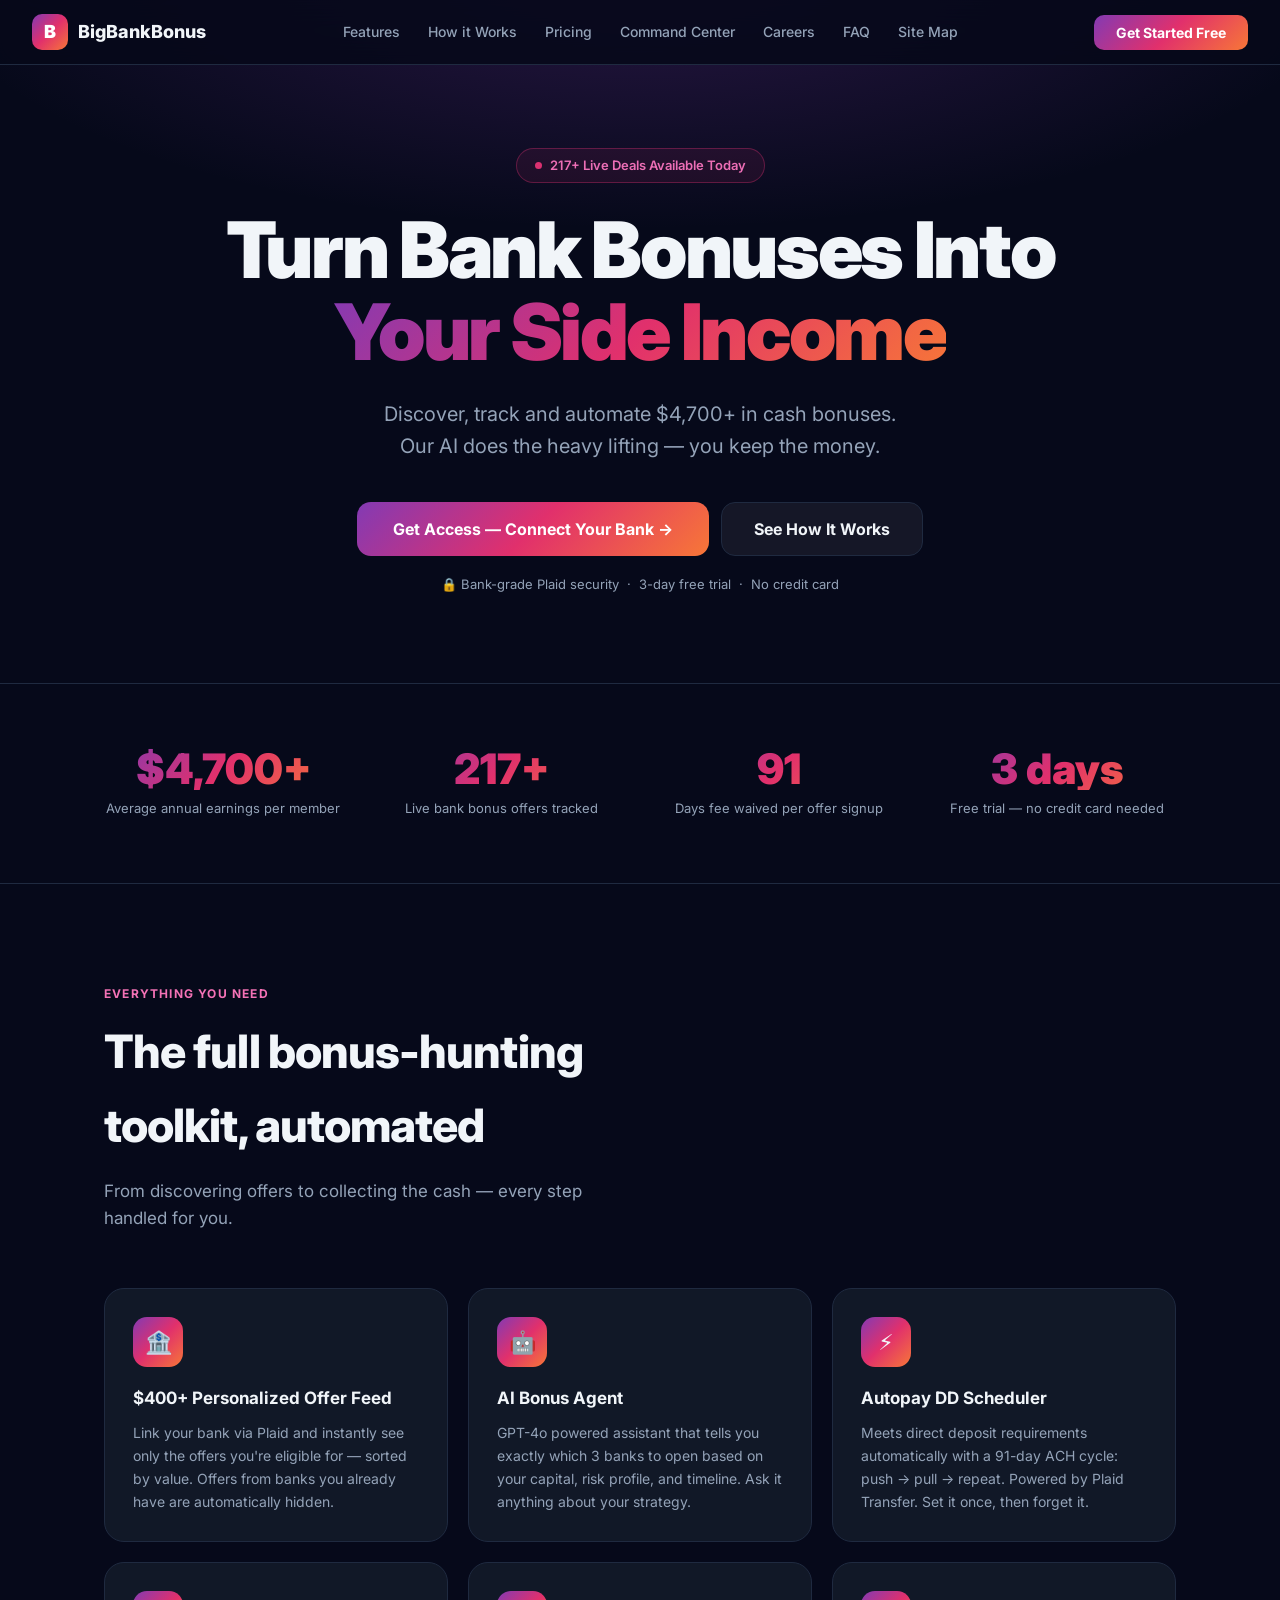
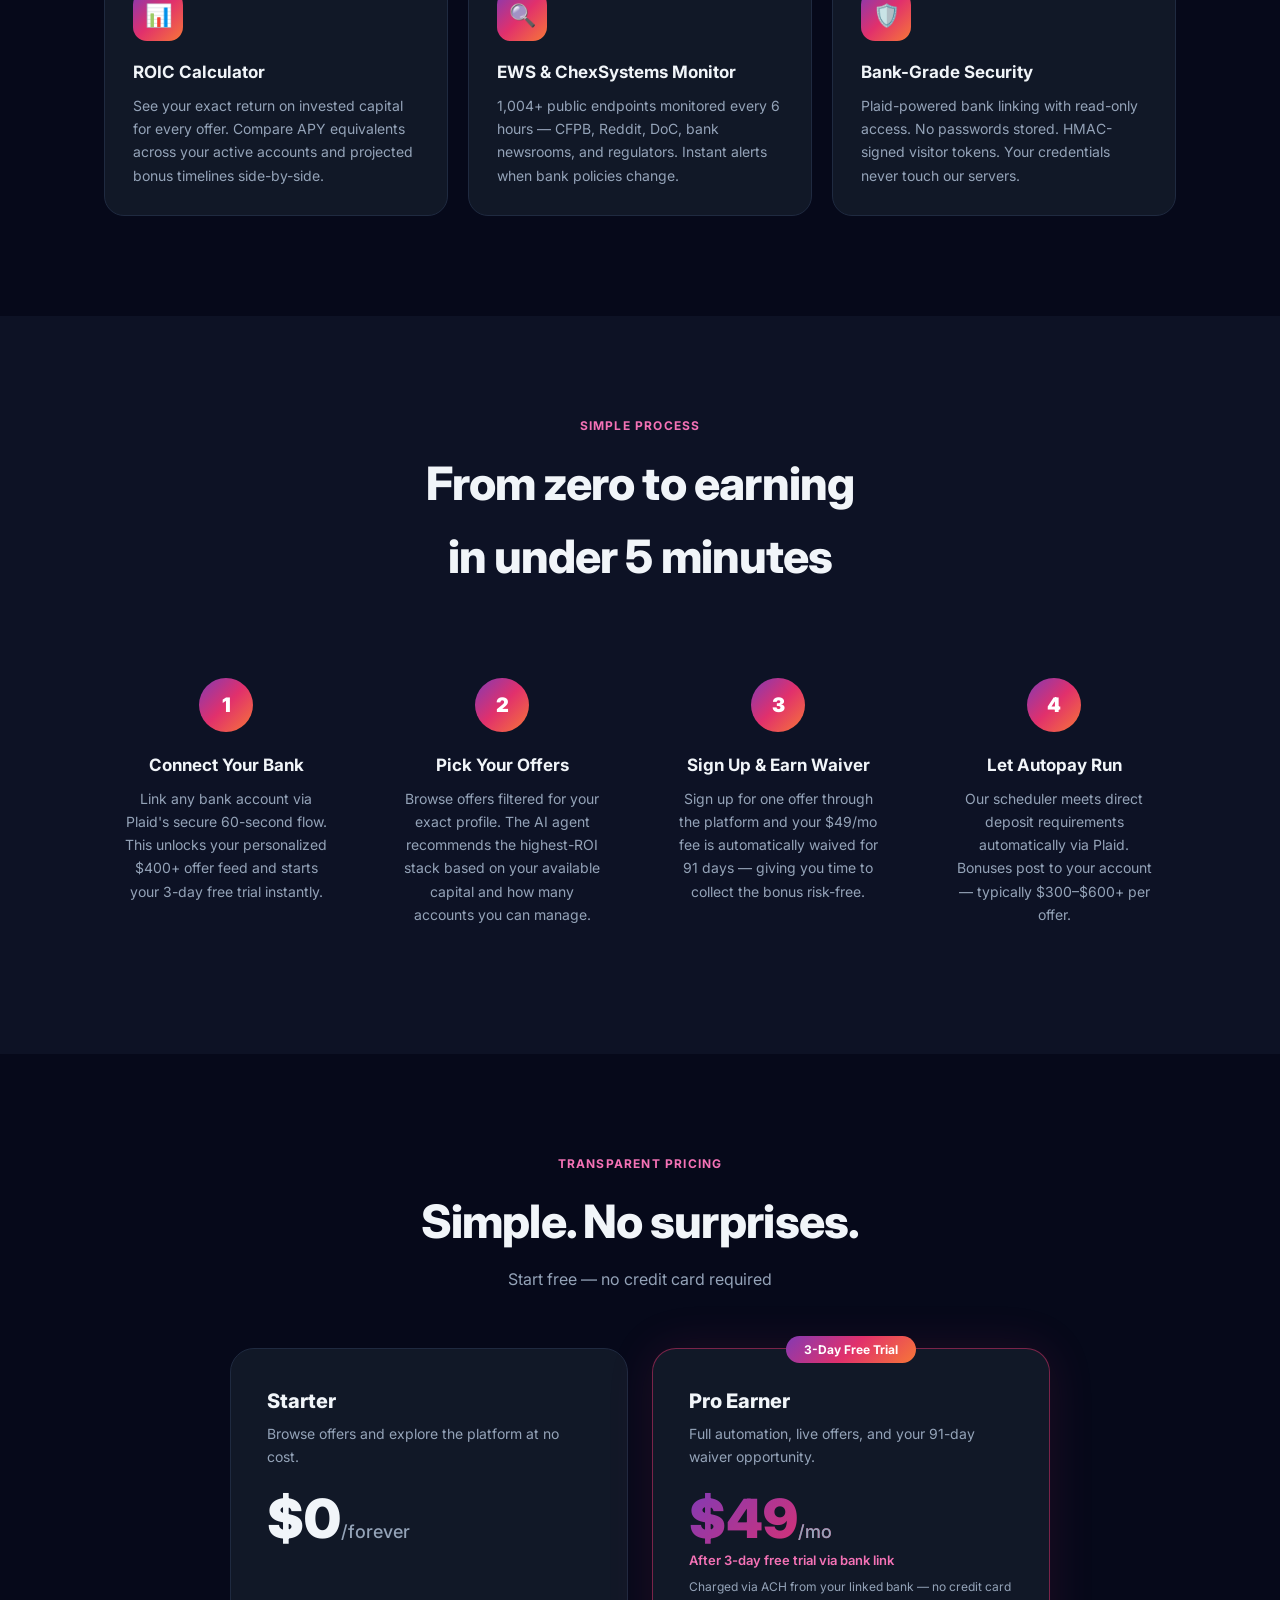
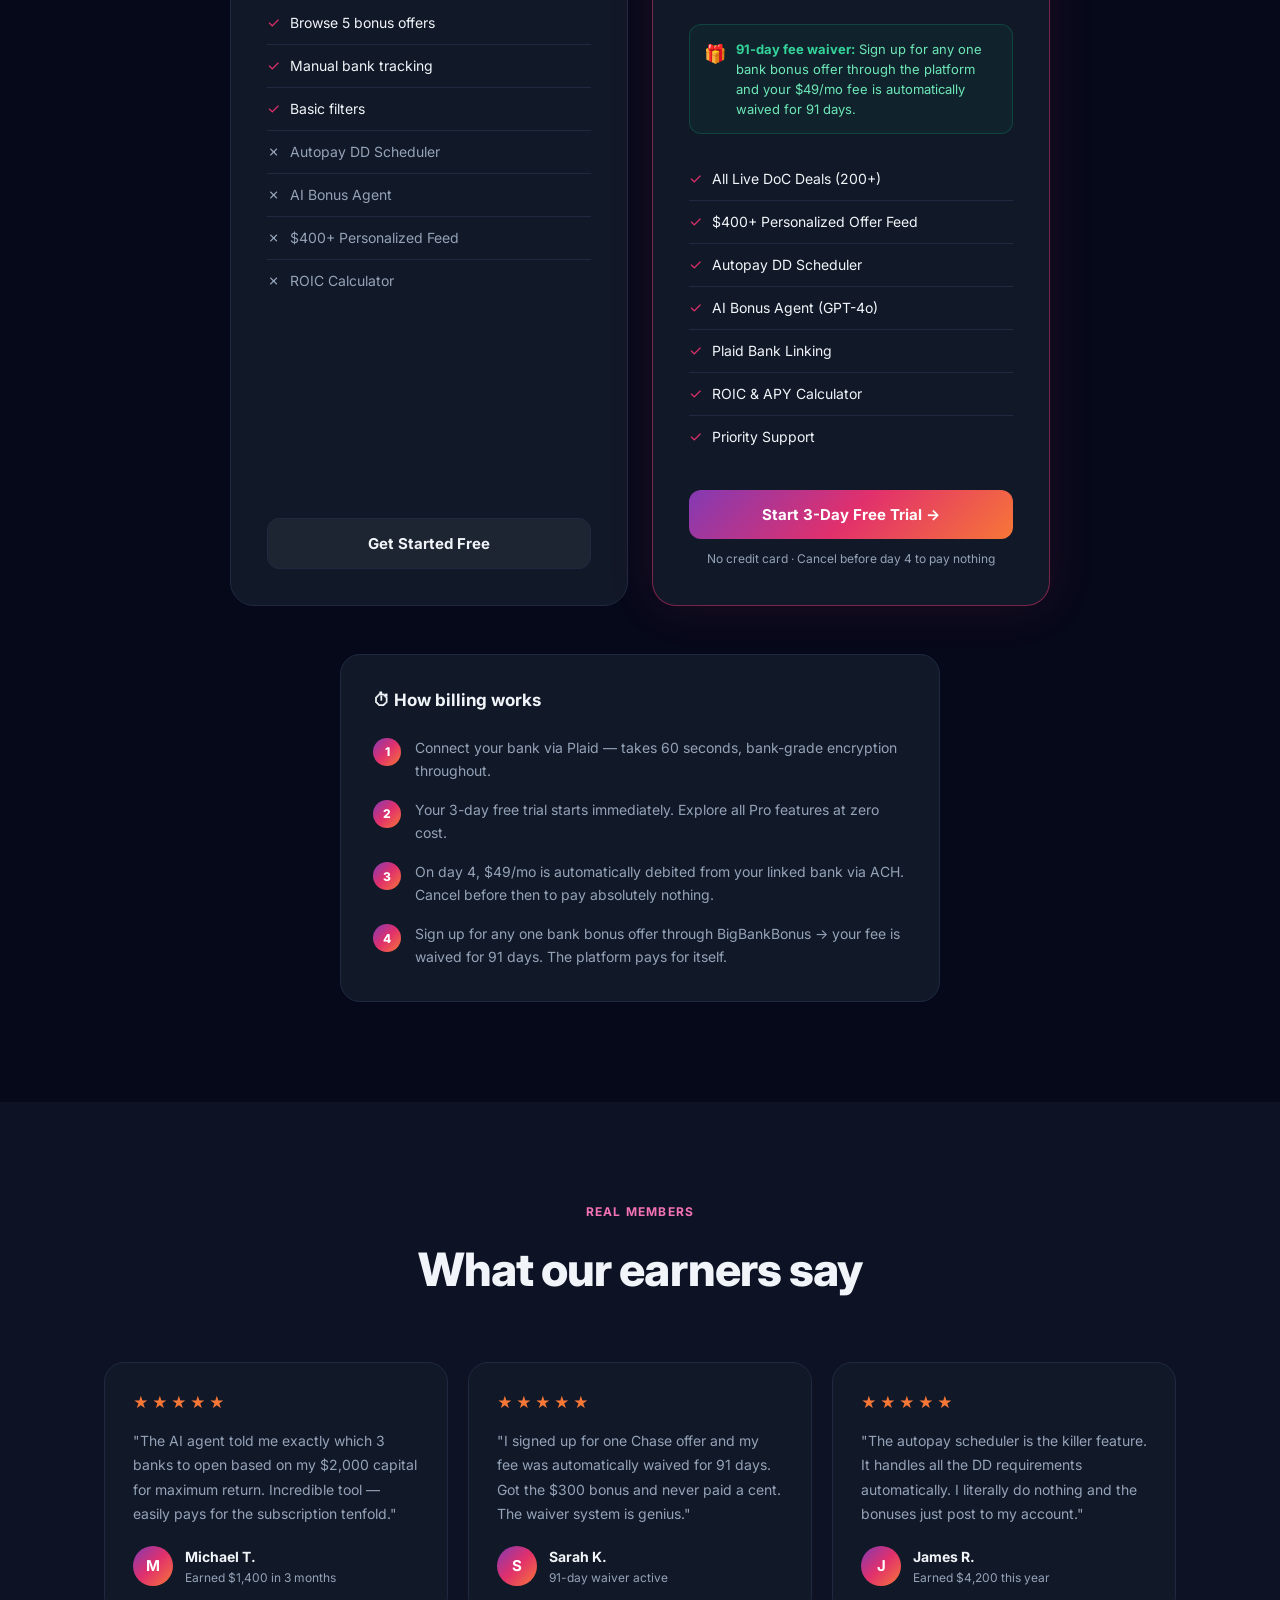
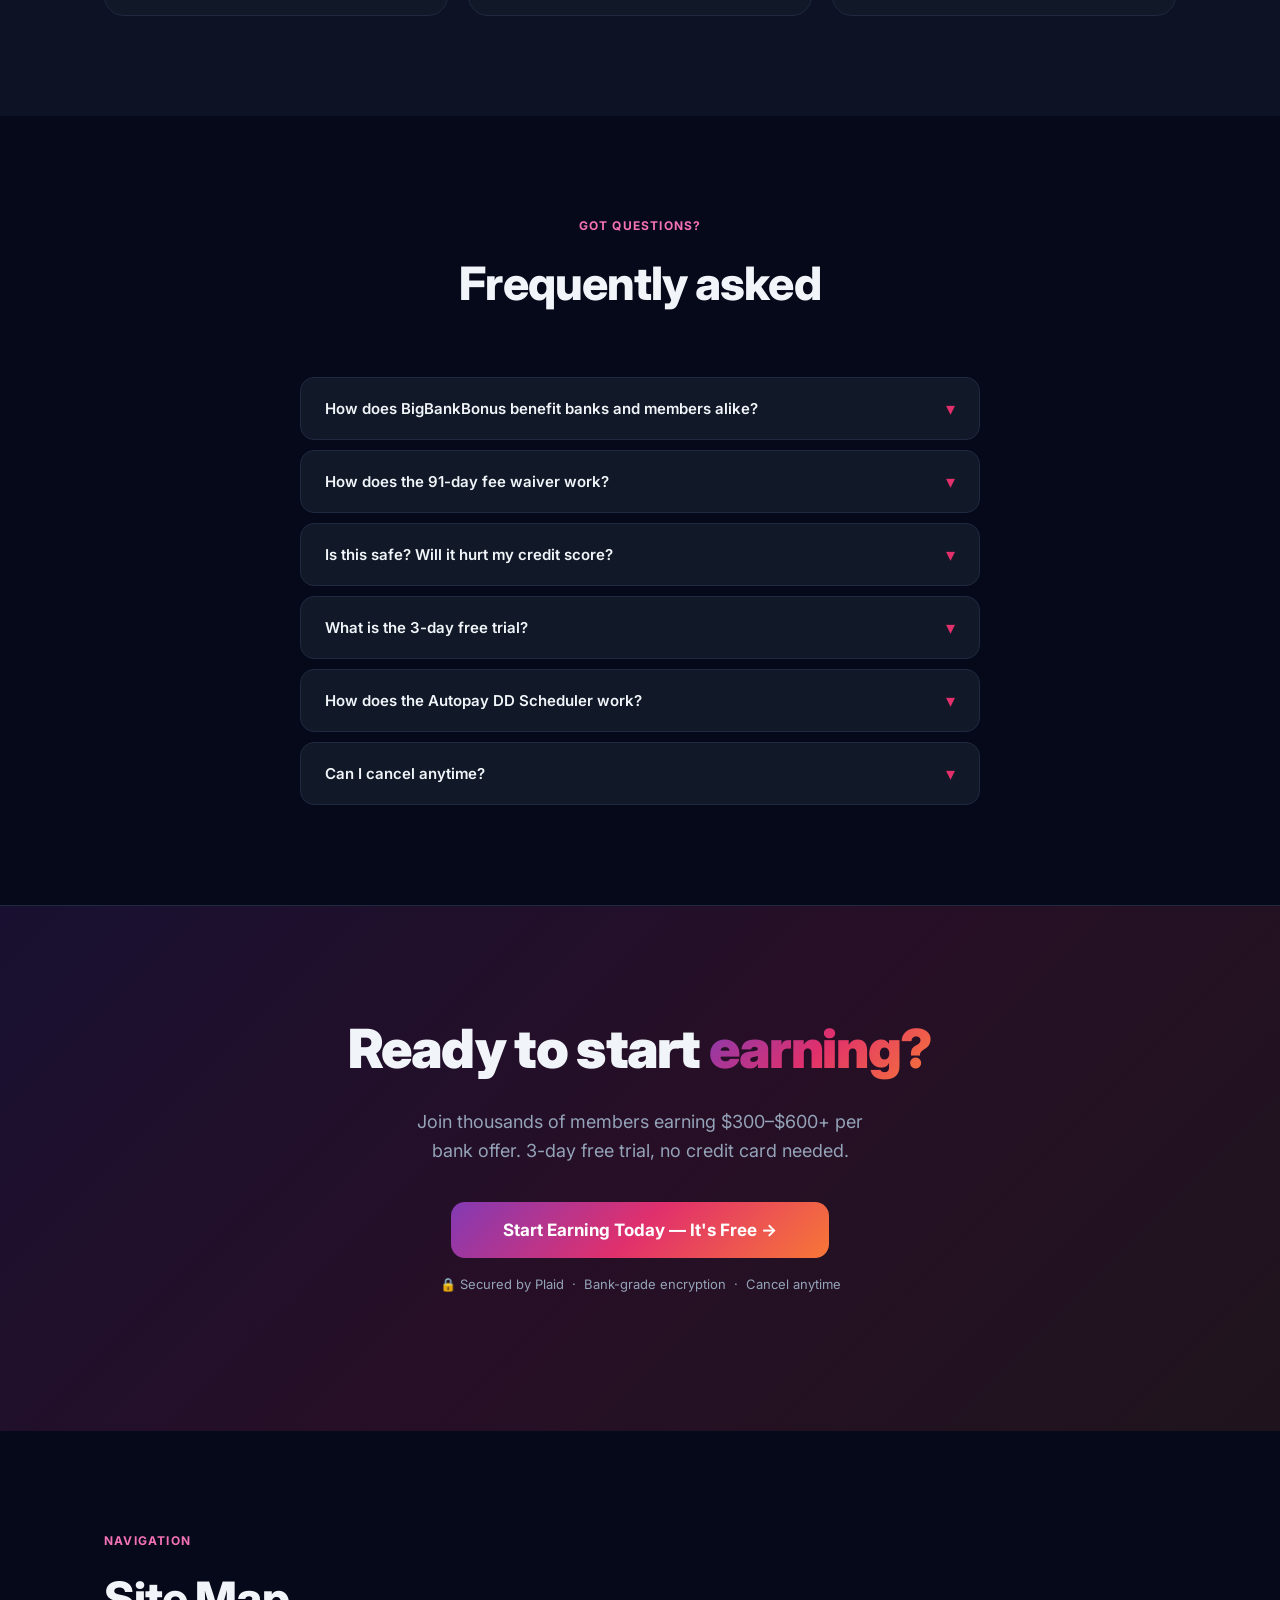
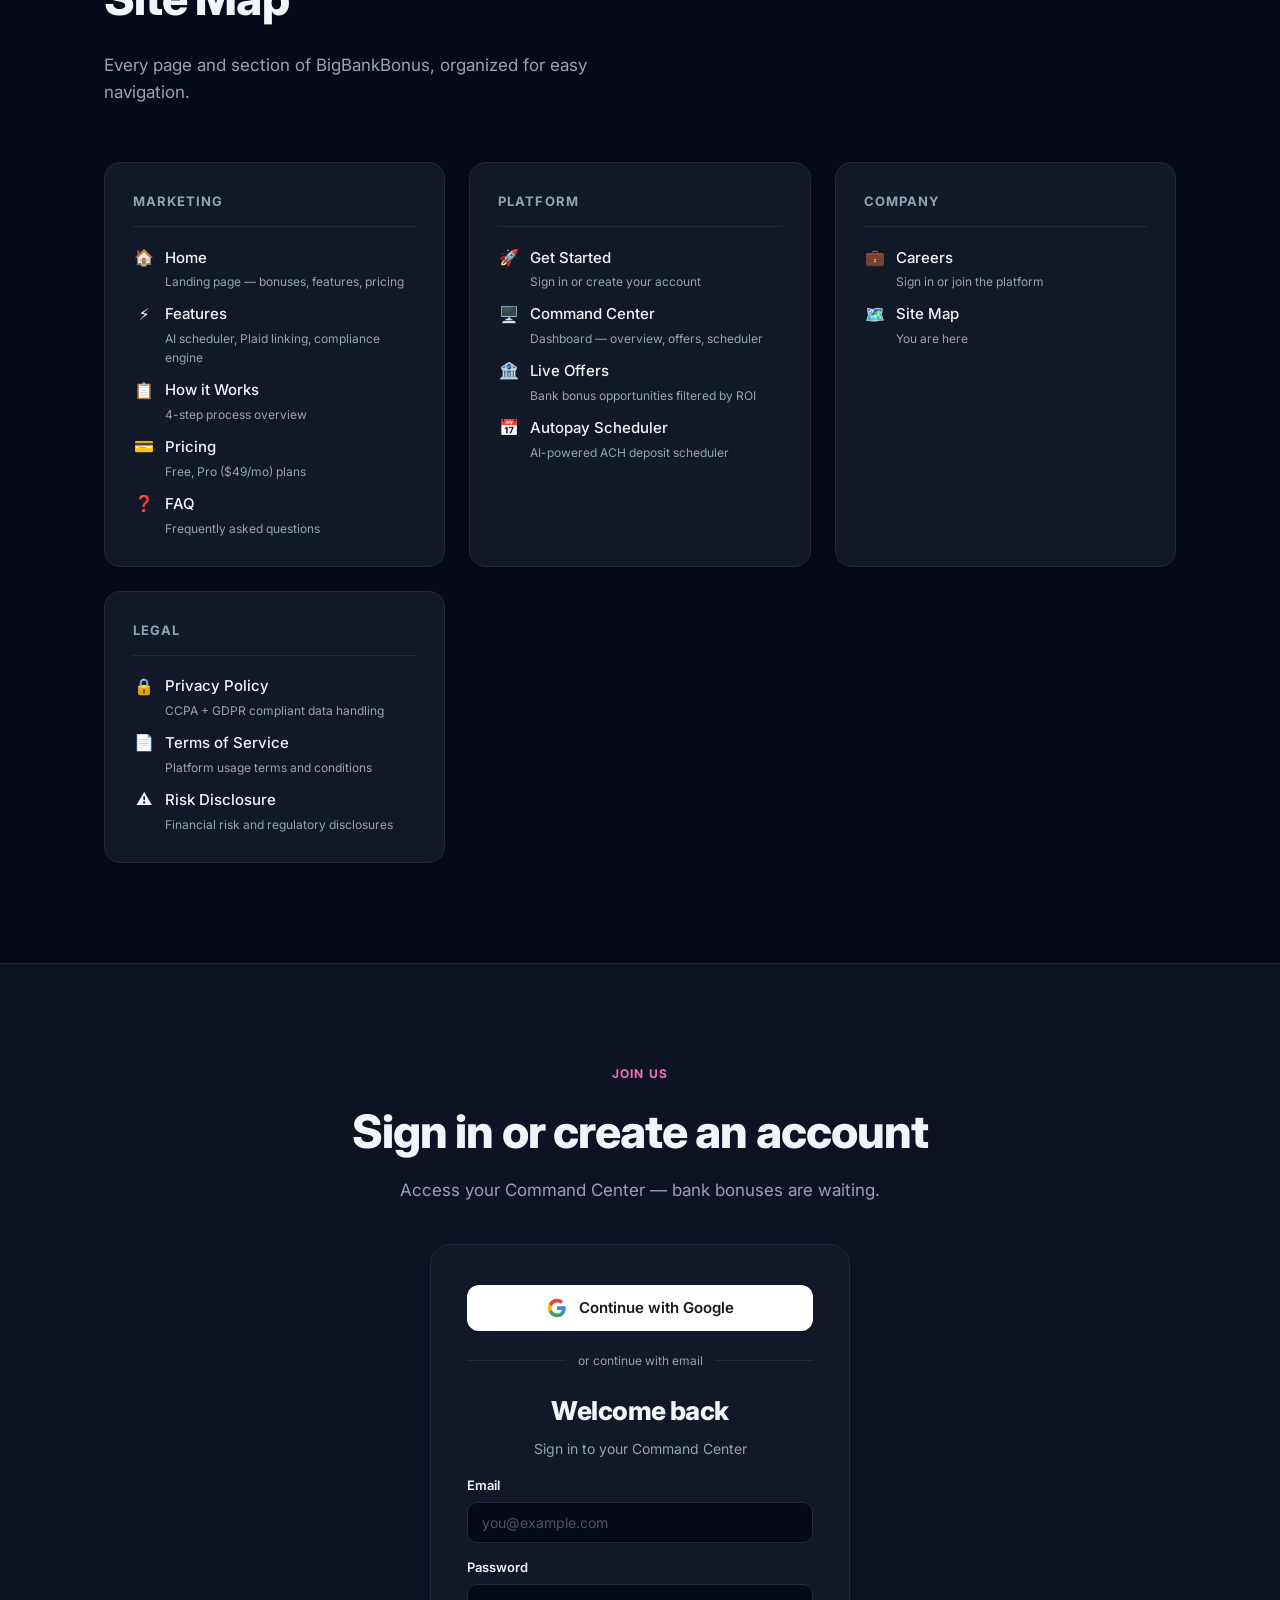
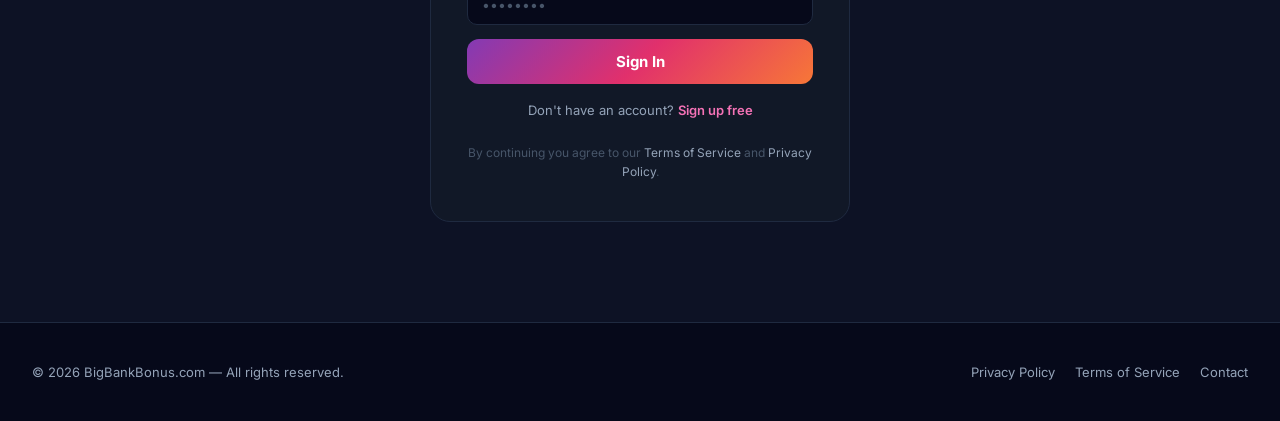
==== index.html @ a753f54d "feat: redesign auth form — First/M.I./Last name row, password eyeballs, confirm password Co-Authored" ====
<!DOCTYPE html>
<html lang="en">
<head>
  <meta charset="UTF-8" />
  <meta name="viewport" content="width=device-width, initial-scale=1.0" />
  <title>BigBankBonus — Turn Bank Bonuses Into Side Income</title>
  <meta name="description" content="Discover, track and automate $4,700+ in cash bonuses. Our AI does the heavy lifting — you keep the money." />
  <link rel="preconnect" href="https://fonts.googleapis.com" />
  <link rel="preconnect" href="https://fonts.gstatic.com" crossorigin />
  <link href="https://fonts.googleapis.com/css2?family=Inter:wght@400;500;600;700;800;900&display=swap" rel="stylesheet" />
  <script src="https://cdn.plaid.com/link/v2/stable/link-initialize.js"></script>
  <style>
    *, *::before, *::after { box-sizing: border-box; margin: 0; padding: 0; }

    :root {
      --purple: #833AB4;
      --pink:   #E1306C;
      --orange: #F77737;
      --grad: linear-gradient(135deg, #833AB4, #E1306C, #F77737);
      --dark:  #06091a;
      --dark2: #0d1225;
      --card:  #111827;
      --border:#1f2a40;
      --text:  #f1f5f9;
      --muted: #94a3b8;
    }

    html { scroll-behavior: smooth; }

    body {
      font-family: 'Inter', system-ui, sans-serif;
      background: var(--dark);
      color: var(--text);
      line-height: 1.6;
      overflow-x: hidden;
    }

    /* ── Utilities ── */
    .grad-text {
      background: var(--grad);
      -webkit-background-clip: text;
      -webkit-text-fill-color: transparent;
      background-clip: text;
    }
    .grad-btn {
      background: var(--grad);
      color: #fff;
      border: none;
      cursor: pointer;
      font-weight: 700;
      font-family: inherit;
      transition: opacity .2s, transform .2s;
    }
    .grad-btn:hover { opacity: .88; transform: translateY(-2px); }
    .container { max-width: 1120px; margin: 0 auto; padding: 0 24px; }

    .badge {
      display: inline-flex; align-items: center; gap: 8px;
      padding: 6px 18px; border-radius: 999px; font-size: 13px; font-weight: 600;
      border: 1px solid rgba(225,48,108,.35); background: rgba(225,48,108,.09);
      color: #f472b6;
    }
    .badge .dot {
      width: 7px; height: 7px; border-radius: 50%;
      background: #E1306C;
      animation: pulse 2s infinite;
    }
    @keyframes pulse { 0%,100%{opacity:1;transform:scale(1)} 50%{opacity:.4;transform:scale(1.5)} }

    /* ── Nav ── */
    nav {
      position: fixed; top: 0; left: 0; right: 0; z-index: 100;
      padding: 14px 32px;
      background: rgba(6,9,26,.88);
      backdrop-filter: blur(14px);
      border-bottom: 1px solid var(--border);
      display: flex; align-items: center; justify-content: space-between;
    }
    .nav-logo { display: flex; align-items: center; gap: 10px; text-decoration: none; }
    .nav-logo .logo-mark {
      width: 36px; height: 36px; border-radius: 10px;
      background: var(--grad);
      display: flex; align-items: center; justify-content: center;
      font-weight: 900; font-size: 18px; color: #fff;
    }
    .nav-logo span { font-weight: 800; font-size: 18px; color: var(--text); }
    .nav-links { display: flex; align-items: center; gap: 28px; list-style: none; }
    .nav-links a { color: var(--muted); text-decoration: none; font-size: 14px; font-weight: 500; transition: color .2s; }
    .nav-links a:hover { color: var(--text); }
    .nav-cta { padding: 9px 22px; border-radius: 10px; font-size: 14px; }
    @media(max-width:680px) { .nav-links { display: none; } }

    /* ── Hero ── */
    #hero {
      padding: 148px 24px 88px;
      text-align: center;
      position: relative;
      overflow: hidden;
    }
    #hero::before {
      content: '';
      position: absolute; inset: 0;
      background: radial-gradient(ellipse 80% 55% at 50% -5%, rgba(131,58,180,.28) 0%, transparent 70%);
      pointer-events: none;
    }
    .hero-eyebrow { margin-bottom: 26px; }
    .hero-title {
      font-size: clamp(38px, 7vw, 78px);
      font-weight: 900;
      line-height: 1.06;
      letter-spacing: -.03em;
      margin-bottom: 24px;
    }
    .hero-sub {
      font-size: clamp(16px, 2vw, 20px);
      color: var(--muted);
      max-width: 540px;
      margin: 0 auto 40px;
    }
    .hero-btns { display: flex; gap: 12px; justify-content: center; flex-wrap: wrap; }
    .hero-btns .primary { padding: 16px 36px; border-radius: 14px; font-size: 16px; }
    .hero-btns .secondary {
      padding: 16px 32px; border-radius: 14px; font-size: 16px; font-weight: 700;
      background: rgba(255,255,255,.06); color: var(--text);
      border: 1px solid var(--border); cursor: pointer;
      transition: background .2s; font-family: inherit;
    }
    .hero-btns .secondary:hover { background: rgba(255,255,255,.11); }
    .hero-note { margin-top: 18px; font-size: 13px; color: var(--muted); }

    /* ── Stats ── */
    #stats {
      padding: 64px 0;
      border-top: 1px solid var(--border);
      border-bottom: 1px solid var(--border);
    }
    .stats-grid {
      display: grid;
      grid-template-columns: repeat(auto-fit, minmax(160px, 1fr));
      gap: 40px; text-align: center;
    }
    .stat-num { font-size: 42px; font-weight: 900; line-height: 1; margin-bottom: 8px; }
    .stat-label { font-size: 13px; color: var(--muted); }

    /* ── Section helpers ── */
    .section-label {
      font-size: 12px; font-weight: 700; letter-spacing: .1em; text-transform: uppercase;
      color: #f472b6; margin-bottom: 12px;
    }
    .section-title {
      font-size: clamp(28px, 4vw, 46px); font-weight: 800;
      letter-spacing: -.02em; margin-bottom: 16px;
    }
    .section-sub { color: var(--muted); font-size: 17px; max-width: 520px; margin-bottom: 56px; }

    /* ── Features ── */
    #features { padding: 100px 0; }
    .features-grid { display: grid; grid-template-columns: repeat(auto-fit, minmax(280px, 1fr)); gap: 20px; }
    .feature-card {
      background: var(--card); border: 1px solid var(--border); border-radius: 20px;
      padding: 28px; transition: border-color .25s, transform .25s;
    }
    .feature-card:hover { border-color: rgba(225,48,108,.45); transform: translateY(-3px); }
    .feature-icon {
      width: 50px; height: 50px; border-radius: 14px;
      background: var(--grad);
      display: flex; align-items: center; justify-content: center;
      font-size: 22px; margin-bottom: 18px;
    }
    .feature-title { font-size: 17px; font-weight: 700; margin-bottom: 8px; }
    .feature-desc { font-size: 14px; color: var(--muted); line-height: 1.65; }

    /* ── How it works ── */
    #how { padding: 100px 0; background: var(--dark2); }
    .steps { display: grid; grid-template-columns: repeat(auto-fit, minmax(220px, 1fr)); gap: 32px; margin-top: 56px; }
    .step { text-align: center; padding: 28px 20px; }
    .step-num {
      width: 54px; height: 54px; border-radius: 50%;
      background: var(--grad);
      display: flex; align-items: center; justify-content: center;
      font-size: 20px; font-weight: 900; color: #fff;
      margin: 0 auto 20px;
    }
    .step-title { font-size: 17px; font-weight: 700; margin-bottom: 8px; }
    .step-desc { font-size: 14px; color: var(--muted); line-height: 1.65; }

    /* ── Pricing ── */
    #pricing { padding: 100px 0; }
    .pricing-grid {
      display: grid; grid-template-columns: repeat(auto-fit, minmax(300px, 1fr));
      gap: 24px; max-width: 820px; margin: 56px auto 0;
    }
    .plan-card {
      background: var(--card); border: 1px solid var(--border);
      border-radius: 24px; padding: 36px; display: flex; flex-direction: column;
    }
    .plan-card.featured {
      border-color: rgba(225,48,108,.5);
      box-shadow: 0 0 48px rgba(225,48,108,.12);
      position: relative;
    }
    .plan-badge {
      position: absolute; top: -13px; left: 50%; transform: translateX(-50%);
      background: var(--grad); color: #fff; font-size: 12px; font-weight: 700;
      padding: 4px 18px; border-radius: 999px; white-space: nowrap;
    }
    .plan-name { font-size: 20px; font-weight: 800; margin-bottom: 6px; }
    .plan-desc { font-size: 14px; color: var(--muted); margin-bottom: 24px; }
    .plan-price { font-size: 54px; font-weight: 900; line-height: 1; margin-bottom: 4px; }
    .plan-price span { font-size: 18px; font-weight: 500; color: var(--muted); }
    .plan-note { font-size: 13px; color: #f472b6; font-weight: 600; margin-bottom: 6px; }
    .plan-achnote { font-size: 12px; color: var(--muted); margin-bottom: 28px; }

    .waiver-box {
      background: rgba(16,185,129,.07); border: 1px solid rgba(16,185,129,.22);
      border-radius: 12px; padding: 14px; margin-bottom: 24px;
      display: flex; gap: 10px; align-items: flex-start;
    }
    .waiver-box .gift { font-size: 18px; flex-shrink: 0; margin-top: 1px; }
    .waiver-box p { font-size: 13px; color: #6ee7b7; line-height: 1.55; }
    .waiver-box strong { color: #34d399; }

    .plan-features { list-style: none; margin-bottom: 32px; flex: 1; }
    .plan-features li {
      display: flex; align-items: center; gap: 10px;
      padding: 9px 0; font-size: 14px;
      border-bottom: 1px solid var(--border);
    }
    .plan-features li:last-child { border-bottom: none; }
    .plan-features .check { color: #E1306C; font-size: 15px; flex-shrink: 0; }
    .plan-features .cross { color: #475569; font-size: 15px; flex-shrink: 0; }
    .plan-features .dim { color: var(--muted); }

    .plan-btn {
      padding: 15px; border-radius: 12px; font-size: 15px;
      width: 100%; text-align: center; display: block;
    }
    .plan-btn.outline {
      background: rgba(255,255,255,.05); border: 1px solid var(--border);
      color: var(--text); font-weight: 700; cursor: pointer; font-family: inherit;
      transition: background .2s;
    }
    .plan-btn.outline:hover { background: rgba(255,255,255,.1); }

    .billing-box {
      max-width: 600px; margin: 48px auto 0;
      background: var(--card); border: 1px solid var(--border);
      border-radius: 20px; padding: 32px;
    }
    .billing-box h4 { font-size: 17px; font-weight: 700; margin-bottom: 22px; }
    .billing-steps { display: flex; flex-direction: column; gap: 16px; }
    .billing-step { display: flex; gap: 14px; }
    .billing-step .num {
      width: 28px; height: 28px; border-radius: 50%; flex-shrink: 0;
      background: var(--grad); color: #fff; font-size: 12px; font-weight: 800;
      display: flex; align-items: center; justify-content: center; margin-top: 2px;
    }
    .billing-step p { font-size: 14px; color: var(--muted); line-height: 1.65; }

    /* ── Testimonials ── */
    #testimonials { padding: 100px 0; background: var(--dark2); }
    .testi-grid {
      display: grid; grid-template-columns: repeat(auto-fit, minmax(260px, 1fr));
      gap: 20px; margin-top: 56px;
    }
    .testi-card {
      background: var(--card); border: 1px solid var(--border);
      border-radius: 20px; padding: 28px;
    }
    .stars { color: #F77737; font-size: 15px; margin-bottom: 14px; letter-spacing: 3px; }
    .testi-text { font-size: 14px; color: var(--muted); line-height: 1.72; margin-bottom: 20px; }
    .testi-author { display: flex; align-items: center; gap: 12px; }
    .testi-avatar {
      width: 40px; height: 40px; border-radius: 50%; background: var(--grad);
      display: flex; align-items: center; justify-content: center;
      font-weight: 700; font-size: 15px; color: #fff; flex-shrink: 0;
    }
    .testi-name { font-size: 14px; font-weight: 700; }
    .testi-handle { font-size: 12px; color: var(--muted); }

    /* ── FAQ ── */
    #faq { padding: 100px 0; }
    .faq-list { max-width: 680px; margin: 56px auto 0; display: flex; flex-direction: column; gap: 10px; }
    .faq-item { background: var(--card); border: 1px solid var(--border); border-radius: 14px; overflow: hidden; }
    .faq-q {
      width: 100%; text-align: left; background: none; border: none; cursor: pointer;
      padding: 20px 24px; font-size: 15px; font-weight: 600; color: var(--text);
      font-family: inherit; display: flex; justify-content: space-between; align-items: center;
      gap: 12px; transition: background .2s;
    }
    .faq-q:hover { background: rgba(255,255,255,.03); }
    .faq-q .arrow { font-size: 18px; transition: transform .3s; flex-shrink: 0; color: #E1306C; }
    .faq-q.open .arrow { transform: rotate(180deg); }
    .faq-a {
      font-size: 14px; color: var(--muted); line-height: 1.72;
      max-height: 0; overflow: hidden;
      transition: max-height .35s ease, padding .3s;
      padding: 0 24px;
    }
    .faq-a.open { max-height: 300px; padding: 0 24px 20px; }

    /* ── CTA ── */
    #cta {
      padding: 100px 24px; text-align: center;
      background: linear-gradient(135deg, rgba(131,58,180,.15), rgba(225,48,108,.15), rgba(247,119,55,.1));
      border-top: 1px solid var(--border);
    }
    #cta h2 {
      font-size: clamp(28px, 5vw, 54px); font-weight: 900;
      letter-spacing: -.025em; margin-bottom: 16px;
    }
    #cta p { color: var(--muted); font-size: 18px; max-width: 480px; margin: 0 auto 36px; }
    .cta-btn { padding: 18px 52px; border-radius: 14px; font-size: 17px; }

    /* ── Footer ── */
    footer {
      border-top: 1px solid var(--border);
      padding: 36px 32px;
      display: flex; align-items: center; justify-content: space-between; flex-wrap: wrap; gap: 16px;
    }
    .footer-copy { font-size: 13px; color: var(--muted); }
    .footer-links { display: flex; gap: 20px; list-style: none; }
    .footer-links a { font-size: 13px; color: var(--muted); text-decoration: none; transition: color .2s; }
    .footer-links a:hover { color: var(--text); }

    /* ── Auth Modal ── */
    #bbb-modal {
      display: none; position: fixed; inset: 0; z-index: 200;
      background: rgba(6,9,26,.85); backdrop-filter: blur(8px);
      align-items: center; justify-content: center;
    }
    .bbb-modal-card {
      background: var(--card); border: 1px solid var(--border);
      border-radius: 24px; padding: 40px 36px; width: 100%; max-width: 420px;
      margin: 16px; position: relative;
    }
    .bbb-modal-close {
      position: absolute; top: 16px; right: 20px;
      background: none; border: none; color: var(--muted);
      font-size: 22px; cursor: pointer; line-height: 1; font-family: inherit;
    }
    .bbb-modal-close:hover { color: var(--text); }
    .bbb-modal-title { font-size: 22px; font-weight: 800; margin-bottom: 6px; }
    .bbb-modal-sub { font-size: 14px; color: var(--muted); margin-bottom: 28px; }
    .bbb-field { margin-bottom: 16px; }
    .bbb-field label { display: block; font-size: 13px; font-weight: 600; color: var(--muted); margin-bottom: 6px; }
    .bbb-field input {
      width: 100%; padding: 12px 14px; border-radius: 10px;
      background: var(--dark); border: 1px solid var(--border);
      color: var(--text); font-size: 14px; font-family: inherit;
      outline: none; transition: border-color .2s;
    }
    .bbb-field input:focus { border-color: #E1306C; }
    .bbb-submit { width: 100%; padding: 14px; border-radius: 12px; font-size: 15px; margin-top: 8px; cursor: pointer; }
    .bbb-toggle { font-size: 13px; color: var(--muted); text-align: center; margin-top: 18px; }
    .bbb-toggle a { color: #f472b6; cursor: pointer; text-decoration: underline; }
    .bbb-error { font-size: 13px; color: #f87171; margin-top: 8px; min-height: 18px; }
    .bbb-spinner {
      display: inline-block; width: 14px; height: 14px;
      border: 2px solid rgba(255,255,255,.35); border-top-color: #fff;
      border-radius: 50%; animation: bbbspin .6s linear infinite;
      vertical-align: middle; margin-right: 8px;
    }
    @keyframes bbbspin { to { transform: rotate(360deg); } }
    .bbb-offer-card {
      padding: 14px 16px; border-radius: 12px; cursor: pointer;
      border: 1.5px solid var(--border); background: var(--dark);
      transition: border-color .15s, background .15s;
    }
    .bbb-offer-card:hover { border-color: rgba(201,169,110,.5); }
    .bbb-offer-card.selected { border-color: #c9a96e; background: rgba(201,169,110,.09); }
    .bbb-offers-scroll { display: flex; flex-direction: column; gap: 10px; max-height: 320px; overflow-y: auto; padding-right: 2px; }
    .bbb-skip-link { display: block; text-align: center; margin-top: 12px; background: none; border: none; color: var(--muted); font-size: 13px; cursor: pointer; width: 100%; }

    /* ── Toast ── */
    #toast {
      position: fixed; bottom: 28px; left: 50%;
      transform: translateX(-50%) translateY(80px);
      background: #1e293b; border: 1px solid var(--border);
      color: var(--text); padding: 14px 24px; border-radius: 12px;
      font-size: 14px; font-weight: 600; z-index: 9999;
      transition: transform .4s cubic-bezier(.34,1.56,.64,1), opacity .3s;
      opacity: 0; pointer-events: none; white-space: nowrap; max-width: 90vw;
    }
    #toast.show { transform: translateX(-50%) translateY(0); opacity: 1; }

    /* ── Sitemap ── */
    #sitemap { padding: 100px 0; }
    .sitemap-grid {
      display: grid;
      grid-template-columns: repeat(auto-fill, minmax(280px, 1fr));
      gap: 24px;
      margin-top: 56px;
    }
    .sitemap-card {
      background: var(--card);
      border: 1px solid var(--border);
      border-radius: 16px;
      padding: 28px;
    }
    .sitemap-card h3 {
      font-size: 13px; font-weight: 700;
      color: var(--muted); text-transform: uppercase; letter-spacing: .08em;
      margin-bottom: 18px; padding-bottom: 14px;
      border-bottom: 1px solid var(--border);
    }
    .sitemap-card ul { list-style: none; display: flex; flex-direction: column; gap: 10px; }
    .sitemap-card ul li a {
      color: var(--text); text-decoration: none;
      font-size: 15px; font-weight: 500;
      display: flex; align-items: center; gap: 10px;
      transition: color .2s;
    }
    .sitemap-card ul li a:hover { color: #E1306C; }
    .sitemap-card ul li a .sm-icon { font-size: 16px; width: 22px; text-align: center; flex-shrink: 0; }
    .sitemap-card ul li .sm-desc {
      display: block; font-size: 12px; color: var(--muted);
      margin-top: 2px; padding-left: 32px;
    }

    /* ── Careers ── */
    #careers {
      padding: 100px 24px;
      background: var(--dark2);
      border-top: 1px solid var(--border);
      display: flex;
      flex-direction: column;
      align-items: center;
    }
    #careers .section-label { text-align: center; }
    #careers .section-title { text-align: center; margin-bottom: 8px; }
    #careers .section-sub   { text-align: center; margin-bottom: 40px; }
    .careers-card {
      background: var(--card);
      border: 1px solid var(--border);
      border-radius: 20px;
      padding: 40px 36px;
      width: 100%;
      max-width: 420px;
      position: relative;
    }
    .careers-card-header { text-align: center; margin-bottom: 16px; }
    .careers-card-title  { font-size: 26px; font-weight: 800; letter-spacing: -.02em; margin-bottom: 6px; }
    .careers-card-sub    { font-size: 14px; color: var(--muted); line-height: 1.55; }
    .careers-google-btn  {
      width: 100%;
      display: flex; align-items: center; justify-content: center; gap: 12px;
      padding: 13px 20px;
      background: #fff;
      border: none; border-radius: 12px;
      font-size: 15px; font-weight: 600; color: #1a1a1a;
      cursor: pointer; font-family: inherit;
      transition: box-shadow .2s, transform .15s;
      margin-bottom: 20px;
    }
    .careers-google-btn:hover { box-shadow: 0 4px 20px rgba(0,0,0,.35); transform: translateY(-1px); }
    .careers-google-btn:disabled { opacity: .55; cursor: not-allowed; transform: none; }
    .careers-google-icon { width: 20px; height: 20px; flex-shrink: 0; }
    .careers-divider { display: flex; align-items: center; gap: 12px; margin-bottom: 20px; }
    .careers-divider-line { flex: 1; height: 1px; background: var(--border); }
    .careers-divider-text { font-size: 12px; color: var(--muted); white-space: nowrap; }
    .careers-field { display: flex; flex-direction: column; gap: 6px; margin-bottom: 14px; }
    .careers-field label { font-size: 13px; font-weight: 600; }
    .careers-field input {
      background: var(--dark);
      border: 1px solid var(--border);
      border-radius: 10px;
      padding: 11px 14px;
      font-size: 14px; font-family: inherit;
      color: var(--text);
      outline: none;
      transition: border-color .2s, box-shadow .2s;
    }
    .careers-field input:focus {
      border-color: rgba(225,48,108,.5);
      box-shadow: 0 0 0 3px rgba(225,48,108,.1);
    }
    .careers-field input::placeholder { color: #475569; }
    .careers-submit-btn {
      width: 100%;
      background: var(--grad);
      color: #fff; border: none;
      border-radius: 12px;
      padding: 13px;
      font-size: 15px; font-weight: 700;
      cursor: pointer; font-family: inherit;
      transition: opacity .2s, transform .15s;
      margin-bottom: 16px;
    }
    .careers-submit-btn:hover:not(:disabled) { opacity: .88; transform: translateY(-1px); }
    .careers-submit-btn:disabled { opacity: .5; cursor: not-allowed; transform: none; }
    .careers-toggle-row { text-align: center; font-size: 13px; color: var(--muted); }
    .careers-toggle-btn {
      background: none; border: none;
      color: #f472b6; font-weight: 600; font-size: 13px;
      cursor: pointer; font-family: inherit; padding: 0;
      transition: color .2s;
    }
    .careers-toggle-btn:hover { color: #fb7185; }
    .careers-card-footer {
      margin-top: 22px;
      font-size: 12px; color: #475569;
      text-align: center; line-height: 1.6;
    }
    .careers-card-footer a { color: var(--muted); text-decoration: none; }
    .careers-card-footer a:hover { color: var(--text); }
    .careers-alert {
      padding: 11px 14px; border-radius: 10px; font-size: 13px;
      margin-bottom: 14px; display: none;
    }
    .careers-alert.error   { background: rgba(239,68,68,.1);  border: 1px solid rgba(239,68,68,.25);  color: #fca5a5; }
    .careers-alert.success { background: rgba(74,222,128,.08); border: 1px solid rgba(74,222,128,.25); color: #86efac; }
    .careers-alert.show    { display: block; }
    .careers-spinner {
      display: inline-block; width: 16px; height: 16px;
      border: 2px solid rgba(255,255,255,.3); border-top-color: #fff;
      border-radius: 50%; animation: bbbspin .6s linear infinite;
      vertical-align: middle; margin-right: 6px;
    }

    /* ── Scroll fade-in ── */
    .fade-in { opacity: 0; transform: translateY(22px); transition: opacity .65s ease, transform .65s ease; }
    .fade-in.visible { opacity: 1; transform: none; }
  </style>
</head>
<body>

<!-- ── Navigation ────────────────────────────────────────────── -->
<nav>
  <a class="nav-logo" href="#">
    <div class="logo-mark">B</div>
    <span>BigBankBonus</span>
  </a>
  <ul class="nav-links">
    <li><a href="#features">Features</a></li>
    <li><a href="#how">How it Works</a></li>
    <li><a href="#pricing">Pricing</a></li>
    <li><a href="command-center.html">Command Center</a></li>
    <li><a href="#careers">Careers</a></li>
    <li><a href="#faq">FAQ</a></li>
    <li><a href="#sitemap">Site Map</a></li>
  </ul>
  <button class="grad-btn nav-cta" onclick="openModal('free')">Get Started Free</button>
</nav>

<!-- ── Hero ─────────────────────────────────────────────────── -->
<section id="hero">
  <div class="hero-eyebrow">
    <span class="badge"><span class="dot"></span>217+ Live Deals Available Today</span>
  </div>
  <h1 class="hero-title">
    Turn Bank Bonuses Into<br>
    <span class="grad-text">Your Side Income</span>
  </h1>
  <p class="hero-sub">
    Discover, track and automate $4,700+ in cash bonuses.
    Our AI does the heavy lifting — you keep the money.
  </p>
  <div class="hero-btns">
    <button class="grad-btn primary" onclick="openModal('bank_link')">
      Get Access — Connect Your Bank →
    </button>
    <button class="secondary" onclick="document.getElementById('features').scrollIntoView({behavior:'smooth'})">
      See How It Works
    </button>
  </div>
  <p class="hero-note">🔒 Bank-grade Plaid security &nbsp;·&nbsp; 3-day free trial &nbsp;·&nbsp; No credit card</p>
</section>

<!-- ── Stats ─────────────────────────────────────────────────── -->
<section id="stats">
  <div class="container">
    <div class="stats-grid">
      <div class="fade-in">
        <div class="stat-num grad-text" id="stat-earnings">$4,700+</div>
        <div class="stat-label">Average annual earnings per member</div>
      </div>
      <div class="fade-in">
        <div class="stat-num grad-text" id="stat-deals">217+</div>
        <div class="stat-label">Live bank bonus offers tracked</div>
      </div>
      <div class="fade-in">
        <div class="stat-num grad-text">91</div>
        <div class="stat-label">Days fee waived per offer signup</div>
      </div>
      <div class="fade-in">
        <div class="stat-num grad-text">3 days</div>
        <div class="stat-label">Free trial — no credit card needed</div>
      </div>
    </div>
  </div>
</section>

<!-- ── Features ──────────────────────────────────────────────── -->
<section id="features">
  <div class="container">
    <div class="section-label fade-in">Everything you need</div>
    <h2 class="section-title fade-in">The full bonus-hunting<br>toolkit, automated</h2>
    <p class="section-sub fade-in">From discovering offers to collecting the cash — every step handled for you.</p>
    <div class="features-grid">
      <div class="feature-card fade-in">
        <div class="feature-icon">🏦</div>
        <div class="feature-title">$400+ Personalized Offer Feed</div>
        <div class="feature-desc">Link your bank via Plaid and instantly see only the offers you're eligible for — sorted by value. Offers from banks you already have are automatically hidden.</div>
      </div>
      <div class="feature-card fade-in">
        <div class="feature-icon">🤖</div>
        <div class="feature-title">AI Bonus Agent</div>
        <div class="feature-desc">GPT-4o powered assistant that tells you exactly which 3 banks to open based on your capital, risk profile, and timeline. Ask it anything about your strategy.</div>
      </div>
      <div class="feature-card fade-in">
        <div class="feature-icon">⚡</div>
        <div class="feature-title">Autopay DD Scheduler</div>
        <div class="feature-desc">Meets direct deposit requirements automatically with a 91-day ACH cycle: push → pull → repeat. Powered by Plaid Transfer. Set it once, then forget it.</div>
      </div>
      <div class="feature-card fade-in">
        <div class="feature-icon">📊</div>
        <div class="feature-title">ROIC Calculator</div>
        <div class="feature-desc">See your exact return on invested capital for every offer. Compare APY equivalents across your active accounts and projected bonus timelines side-by-side.</div>
      </div>
      <div class="feature-card fade-in">
        <div class="feature-icon">🔍</div>
        <div class="feature-title">EWS & ChexSystems Monitor</div>
        <div class="feature-desc">1,004+ public endpoints monitored every 6 hours — CFPB, Reddit, DoC, bank newsrooms, and regulators. Instant alerts when bank policies change.</div>
      </div>
      <div class="feature-card fade-in">
        <div class="feature-icon">🛡️</div>
        <div class="feature-title">Bank-Grade Security</div>
        <div class="feature-desc">Plaid-powered bank linking with read-only access. No passwords stored. HMAC-signed visitor tokens. Your credentials never touch our servers.</div>
      </div>
    </div>
  </div>
</section>

<!-- ── How it works ───────────────────────────────────────────── -->
<section id="how">
  <div class="container">
    <div class="section-label fade-in" style="text-align:center">Simple process</div>
    <h2 class="section-title fade-in" style="text-align:center;margin-bottom:0">From zero to earning<br>in under 5 minutes</h2>
    <div class="steps">
      <div class="step fade-in">
        <div class="step-num">1</div>
        <div class="step-title">Connect Your Bank</div>
        <div class="step-desc">Link any bank account via Plaid's secure 60-second flow. This unlocks your personalized $400+ offer feed and starts your 3-day free trial instantly.</div>
      </div>
      <div class="step fade-in">
        <div class="step-num">2</div>
        <div class="step-title">Pick Your Offers</div>
        <div class="step-desc">Browse offers filtered for your exact profile. The AI agent recommends the highest-ROI stack based on your available capital and how many accounts you can manage.</div>
      </div>
      <div class="step fade-in">
        <div class="step-num">3</div>
        <div class="step-title">Sign Up & Earn Waiver</div>
        <div class="step-desc">Sign up for one offer through the platform and your $49/mo fee is automatically waived for 91 days — giving you time to collect the bonus risk-free.</div>
      </div>
      <div class="step fade-in">
        <div class="step-num">4</div>
        <div class="step-title">Let Autopay Run</div>
        <div class="step-desc">Our scheduler meets direct deposit requirements automatically via Plaid. Bonuses post to your account — typically $300–$600+ per offer.</div>
      </div>
    </div>
  </div>
</section>

<!-- ── Pricing ───────────────────────────────────────────────── -->
<section id="pricing">
  <div class="container">
    <div class="section-label fade-in" style="text-align:center">Transparent pricing</div>
    <h2 class="section-title fade-in" style="text-align:center;margin-bottom:8px">Simple. No surprises.</h2>
    <p class="fade-in" style="text-align:center;color:var(--muted);font-size:16px;margin-bottom:0">Start free — no credit card required</p>

    <div class="pricing-grid">
      <!-- Free Plan -->
      <div class="plan-card fade-in">
        <div class="plan-name">Starter</div>
        <div class="plan-desc">Browse offers and explore the platform at no cost.</div>
        <div class="plan-price">$0<span>/forever</span></div>
        <div style="height:52px"></div>
        <ul class="plan-features">
          <li><span class="check">✓</span> Browse 5 bonus offers</li>
          <li><span class="check">✓</span> Manual bank tracking</li>
          <li><span class="check">✓</span> Basic filters</li>
          <li><span class="cross dim">✗</span> <span class="dim">Autopay DD Scheduler</span></li>
          <li><span class="cross dim">✗</span> <span class="dim">AI Bonus Agent</span></li>
          <li><span class="cross dim">✗</span> <span class="dim">$400+ Personalized Feed</span></li>
          <li><span class="cross dim">✗</span> <span class="dim">ROIC Calculator</span></li>
        </ul>
        <button class="plan-btn outline" onclick="openModal('free')">Get Started Free</button>
      </div>

      <!-- Pro Plan -->
      <div class="plan-card featured fade-in">
        <div class="plan-badge">3-Day Free Trial</div>
        <div class="plan-name">Pro Earner</div>
        <div class="plan-desc">Full automation, live offers, and your 91-day waiver opportunity.</div>
        <div class="plan-price grad-text">$49<span style="-webkit-text-fill-color:var(--muted)">/mo</span></div>
        <div class="plan-note">After 3-day free trial via bank link</div>
        <div class="plan-achnote">Charged via ACH from your linked bank — no credit card</div>
        <div class="waiver-box">
          <span class="gift">🎁</span>
          <p><strong>91-day fee waiver:</strong> Sign up for any one bank bonus offer through the platform and your $49/mo fee is automatically waived for 91 days.</p>
        </div>
        <ul class="plan-features">
          <li><span class="check">✓</span> All Live DoC Deals (200+)</li>
          <li><span class="check">✓</span> $400+ Personalized Offer Feed</li>
          <li><span class="check">✓</span> Autopay DD Scheduler</li>
          <li><span class="check">✓</span> AI Bonus Agent (GPT-4o)</li>
          <li><span class="check">✓</span> Plaid Bank Linking</li>
          <li><span class="check">✓</span> ROIC &amp; APY Calculator</li>
          <li><span class="check">✓</span> Priority Support</li>
        </ul>
        <button class="grad-btn plan-btn" onclick="openModal('trial')">Start 3-Day Free Trial →</button>
        <p style="font-size:12px;color:var(--muted);text-align:center;margin-top:10px">No credit card · Cancel before day 4 to pay nothing</p>
      </div>
    </div>

    <!-- Billing explainer -->
    <div class="billing-box fade-in">
      <h4>⏱ How billing works</h4>
      <div class="billing-steps">
        <div class="billing-step">
          <div class="num">1</div>
          <p>Connect your bank via Plaid — takes 60 seconds, bank-grade encryption throughout.</p>
        </div>
        <div class="billing-step">
          <div class="num">2</div>
          <p>Your 3-day free trial starts immediately. Explore all Pro features at zero cost.</p>
        </div>
        <div class="billing-step">
          <div class="num">3</div>
          <p>On day 4, $49/mo is automatically debited from your linked bank via ACH. Cancel before then to pay absolutely nothing.</p>
        </div>
        <div class="billing-step">
          <div class="num">4</div>
          <p>Sign up for any one bank bonus offer through BigBankBonus → your fee is waived for 91 days. The platform pays for itself.</p>
        </div>
      </div>
    </div>
  </div>
</section>

<!-- ── Testimonials ───────────────────────────────────────────── -->
<section id="testimonials">
  <div class="container">
    <div class="section-label fade-in" style="text-align:center">Real members</div>
    <h2 class="section-title fade-in" style="text-align:center;margin-bottom:0">What our earners say</h2>
    <div class="testi-grid">
      <div class="testi-card fade-in">
        <div class="stars">★★★★★</div>
        <p class="testi-text">"The AI agent told me exactly which 3 banks to open based on my $2,000 capital for maximum return. Incredible tool — easily pays for the subscription tenfold."</p>
        <div class="testi-author">
          <div class="testi-avatar">M</div>
          <div>
            <div class="testi-name">Michael T.</div>
            <div class="testi-handle">Earned $1,400 in 3 months</div>
          </div>
        </div>
      </div>
      <div class="testi-card fade-in">
        <div class="stars">★★★★★</div>
        <p class="testi-text">"I signed up for one Chase offer and my fee was automatically waived for 91 days. Got the $300 bonus and never paid a cent. The waiver system is genius."</p>
        <div class="testi-author">
          <div class="testi-avatar">S</div>
          <div>
            <div class="testi-name">Sarah K.</div>
            <div class="testi-handle">91-day waiver active</div>
          </div>
        </div>
      </div>
      <div class="testi-card fade-in">
        <div class="stars">★★★★★</div>
        <p class="testi-text">"The autopay scheduler is the killer feature. It handles all the DD requirements automatically. I literally do nothing and the bonuses just post to my account."</p>
        <div class="testi-author">
          <div class="testi-avatar">J</div>
          <div>
            <div class="testi-name">James R.</div>
            <div class="testi-handle">Earned $4,200 this year</div>
          </div>
        </div>
      </div>
    </div>
  </div>
</section>

<!-- ── FAQ ───────────────────────────────────────────────────── -->
<section id="faq">
  <div class="container">
    <div class="section-label fade-in" style="text-align:center">Got questions?</div>
    <h2 class="section-title fade-in" style="text-align:center;margin-bottom:0">Frequently asked</h2>
    <div class="faq-list">
      <div class="faq-item fade-in">
        <button class="faq-q" onclick="toggleFaq(this)">
          How does BigBankBonus benefit banks and members alike?
          <span class="arrow">▾</span>
        </button>
        <div class="faq-a">Banks win too. Every applicant we send is KYC/AML pre-screened, identity-verified, and arrives with a complete financial profile — reducing onboarding fraud risk and compliance overhead. For members, that means account setup in seconds, not days. No paperwork, no branch visit. And before you apply anywhere, our pre-approval engine gives you a crystal-ball view: 99% accurate approval predictions across 7,000+ banks, 99.8% for the top 25. Better than bank-grade underwriting — you know you're approved before you click submit.</div>
      </div>
      <div class="faq-item fade-in">
        <button class="faq-q" onclick="toggleFaq(this)">
          How does the 91-day fee waiver work?
          <span class="arrow">▾</span>
        </button>
        <div class="faq-a">When you sign up for any bank bonus offer through BigBankBonus, your $49/mo subscription fee is automatically waived for 91 days. Since most bonuses pay $300–$600+, the platform pays for itself before you're ever charged. The waiver resets each time you sign up for a new offer.</div>
      </div>
      <div class="faq-item fade-in">
        <button class="faq-q" onclick="toggleFaq(this)">
          Is this safe? Will it hurt my credit score?
          <span class="arrow">▾</span>
        </button>
        <div class="faq-a">Bank account openings use ChexSystems or EWS — not credit bureaus — so there's typically no hard pull on your credit score. Our EWS & ChexSystems policy monitor tracks the latest bank policies so you always know which banks check which system before you apply.</div>
      </div>
      <div class="faq-item fade-in">
        <button class="faq-q" onclick="toggleFaq(this)">
          What is the 3-day free trial?
          <span class="arrow">▾</span>
        </button>
        <div class="faq-a">When you connect your bank via Plaid, your 3-day free trial starts immediately — no credit card required. You get full access to all Pro features. On day 4, $49 is debited from your linked bank via ACH. Cancel before day 4 and you pay absolutely nothing.</div>
      </div>
      <div class="faq-item fade-in">
        <button class="faq-q" onclick="toggleFaq(this)">
          How does the Autopay DD Scheduler work?
          <span class="arrow">▾</span>
        </button>
        <div class="faq-a">The scheduler uses Plaid Transfer to automate the direct deposit requirements that most bank bonuses require. It runs a 91-day cycle — ACH push (credit to your bonus bank) then ACH pull (debit back) — repeating as needed. You set it up once and the system handles everything.</div>
      </div>
      <div class="faq-item fade-in">
        <button class="faq-q" onclick="toggleFaq(this)">
          Can I cancel anytime?
          <span class="arrow">▾</span>
        </button>
        <div class="faq-a">Yes — cancel anytime from your Command Hub. Cancel during the 3-day trial (before day 4) and you pay nothing. Cancel mid-month after being charged and you retain access through the end of that billing period.</div>
      </div>
    </div>
  </div>
</section>

<!-- ── CTA ───────────────────────────────────────────────────── -->
<section id="cta">
  <h2 class="fade-in">Ready to start <span class="grad-text">earning?</span></h2>
  <p class="fade-in">Join thousands of members earning $300–$600+ per bank offer. 3-day free trial, no credit card needed.</p>
  <button class="grad-btn cta-btn fade-in" onclick="openModal('bank_link')">
    Start Earning Today — It's Free →
  </button>
  <p style="margin-top:16px;font-size:13px;color:var(--muted)" class="fade-in">
    🔒 Secured by Plaid &nbsp;·&nbsp; Bank-grade encryption &nbsp;·&nbsp; Cancel anytime
  </p>
</section>

<!-- ── Sitemap ───────────────────────────────────────────────── -->
<section id="sitemap">
  <div class="container">
    <div class="section-label fade-in">Navigation</div>
    <h2 class="section-title fade-in">Site Map</h2>
    <p class="section-sub fade-in">Every page and section of BigBankBonus, organized for easy navigation.</p>

    <div class="sitemap-grid">
      <div class="sitemap-card fade-in">
        <h3>Marketing</h3>
        <ul>
          <li>
            <a href="#"><span class="sm-icon">🏠</span> Home</a>
            <span class="sm-desc">Landing page — bonuses, features, pricing</span>
          </li>
          <li>
            <a href="#features"><span class="sm-icon">⚡</span> Features</a>
            <span class="sm-desc">AI scheduler, Plaid linking, compliance engine</span>
          </li>
          <li>
            <a href="#how"><span class="sm-icon">📋</span> How it Works</a>
            <span class="sm-desc">4-step process overview</span>
          </li>
          <li>
            <a href="#pricing"><span class="sm-icon">💳</span> Pricing</a>
            <span class="sm-desc">Free, Pro ($49/mo) plans</span>
          </li>
          <li>
            <a href="#faq"><span class="sm-icon">❓</span> FAQ</a>
            <span class="sm-desc">Frequently asked questions</span>
          </li>
        </ul>
      </div>

      <div class="sitemap-card fade-in">
        <h3>Platform</h3>
        <ul>
          <li>
            <a href="#careers"><span class="sm-icon">🚀</span> Get Started</a>
            <span class="sm-desc">Sign in or create your account</span>
          </li>
          <li>
            <a href="command-center.html"><span class="sm-icon">🖥️</span> Command Center</a>
            <span class="sm-desc">Dashboard — overview, offers, scheduler</span>
          </li>
          <li>
            <a href="command-center.html"><span class="sm-icon">🏦</span> Live Offers</a>
            <span class="sm-desc">Bank bonus opportunities filtered by ROI</span>
          </li>
          <li>
            <a href="command-center.html"><span class="sm-icon">📅</span> Autopay Scheduler</a>
            <span class="sm-desc">AI-powered ACH deposit scheduler</span>
          </li>
        </ul>
      </div>

      <div class="sitemap-card fade-in">
        <h3>Company</h3>
        <ul>
          <li>
            <a href="#careers"><span class="sm-icon">💼</span> Careers</a>
            <span class="sm-desc">Sign in or join the platform</span>
          </li>
          <li>
            <a href="#sitemap"><span class="sm-icon">🗺️</span> Site Map</a>
            <span class="sm-desc">You are here</span>
          </li>
        </ul>
      </div>

      <div class="sitemap-card fade-in">
        <h3>Legal</h3>
        <ul>
          <li>
            <a href="privacy.html"><span class="sm-icon">🔒</span> Privacy Policy</a>
            <span class="sm-desc">CCPA + GDPR compliant data handling</span>
          </li>
          <li>
            <a href="terms.html"><span class="sm-icon">📄</span> Terms of Service</a>
            <span class="sm-desc">Platform usage terms and conditions</span>
          </li>
          <li>
            <a href="contact.html"><span class="sm-icon">⚠️</span> Risk Disclosure</a>
            <span class="sm-desc">Financial risk and regulatory disclosures</span>
          </li>
        </ul>
      </div>
    </div>
  </div>
</section>

<!-- ── Careers ───────────────────────────────────────────────── -->
<section id="careers">
  <div class="section-label fade-in">Join us</div>
  <h2 class="section-title fade-in">Sign in or create an account</h2>
  <p class="section-sub fade-in">Access your Command Center — bank bonuses are waiting.</p>

  <div class="careers-card fade-in">
    <button class="careers-google-btn" id="careers-google-btn" onclick="careersSignInWithGoogle()">
      <svg class="careers-google-icon" viewBox="0 0 24 24" xmlns="http://www.w3.org/2000/svg">
        <path d="M22.56 12.25c0-.78-.07-1.53-.2-2.25H12v4.26h5.92c-.26 1.37-1.04 2.53-2.21 3.31v2.77h3.57c2.08-1.92 3.28-4.74 3.28-8.09z" fill="#4285F4"/>
        <path d="M12 23c2.97 0 5.46-.98 7.28-2.66l-3.57-2.77c-.98.66-2.23 1.06-3.71 1.06-2.86 0-5.29-1.93-6.16-4.53H2.18v2.84C3.99 20.53 7.7 23 12 23z" fill="#34A853"/>
        <path d="M5.84 14.09c-.22-.66-.35-1.36-.35-2.09s.13-1.43.35-2.09V7.07H2.18C1.43 8.55 1 10.22 1 12s.43 3.45 1.18 4.93l3.66-2.84z" fill="#FBBC05"/>
        <path d="M12 5.38c1.62 0 3.06.56 4.21 1.64l3.15-3.15C17.45 2.09 14.97 1 12 1 7.7 1 3.99 3.47 2.18 7.07l3.66 2.84c.87-2.6 3.3-4.53 6.16-4.53z" fill="#EA4335"/>
      </svg>
      Continue with Google
    </button>

    <div class="careers-divider">
      <div class="careers-divider-line"></div>
      <span class="careers-divider-text">or continue with email</span>
      <div class="careers-divider-line"></div>
    </div>

    <div class="careers-card-header">
      <h3 class="careers-card-title" id="careers-card-title">Welcome back</h3>
      <p class="careers-card-sub" id="careers-card-sub">Sign in to your Command Center</p>
    </div>

    <div class="careers-alert" id="careers-alert"></div>

    <form onsubmit="return false">
      <div class="careers-field">
        <label for="careers-email">Email</label>
        <input type="email" id="careers-email" placeholder="you@example.com"
          autocomplete="email"
          onkeydown="if(event.key==='Enter')document.getElementById('careers-password').focus()" />
      </div>
      <div class="careers-field">
        <label for="careers-password">Password</label>
        <input type="password" id="careers-password" placeholder="••••••••"
          autocomplete="current-password"
          onkeydown="if(event.key==='Enter')careersSubmitEmail()" />
      </div>
      <button class="careers-submit-btn" id="careers-submit-btn" onclick="careersSubmitEmail()">
        Sign In
      </button>
    </form>

    <div class="careers-toggle-row">
      <span id="careers-toggle-text">Don't have an account?</span>
      <button class="careers-toggle-btn" id="careers-toggle-btn" onclick="careersToggleMode()">Sign up free</button>
    </div>

    <div class="careers-card-footer">
      By continuing you agree to our
      <a href="terms.html">Terms of Service</a> and <a href="privacy.html">Privacy Policy</a>.
    </div>
  </div>
</section>

<script>
  let _careersMode = 'signin';

  function careersToggleMode() {
    _careersMode = _careersMode === 'signin' ? 'signup' : 'signin';
    const isSignup = _careersMode === 'signup';
    document.getElementById('careers-card-title').textContent = isSignup ? 'Create account'           : 'Welcome back';
    document.getElementById('careers-card-sub').textContent   = isSignup ? 'Start your 3-day free trial' : 'Sign in to your Command Center';
    document.getElementById('careers-submit-btn').textContent = isSignup ? 'Create Account'            : 'Sign In';
    document.getElementById('careers-toggle-text').textContent = isSignup ? 'Already have an account?' : "Don't have an account?";
    document.getElementById('careers-toggle-btn').textContent  = isSignup ? 'Sign in'                  : 'Sign up free';
    document.getElementById('careers-password').autocomplete   = isSignup ? 'new-password'             : 'current-password';
    careersShowAlert('', '');
  }

  function careersSignInWithGoogle() {
    const btn = document.getElementById('careers-google-btn');
    btn.disabled = true;
    btn.innerHTML = `<span class="careers-spinner"></span> Connecting to Google…`;
    let attempts = 0;
    const poll = setInterval(() => {
      attempts++;
      if (window.google && google.accounts && google.accounts.id) {
        clearInterval(poll);
        google.accounts.id.initialize({
          client_id: '1018665176191-6ho6drj9jujmsrbnnt2at2aougdlo3nr.apps.googleusercontent.com',
          callback:  careersHandleGoogleCredential,
          ux_mode:   'popup',
        });
        google.accounts.id.prompt(n => {
          if (n.isNotDisplayed() || n.isSkippedMoment())
            window.location.href = BBB_API + '/api/v1/auth/oauth/google';
        });
      } else if (attempts > 20) {
        clearInterval(poll);
        window.location.href = BBB_API + '/api/v1/auth/oauth/google';
      }
    }, 150);
  }

  async function careersHandleGoogleCredential(response) {
    const credential = response.credential;
    const [, b64] = credential.split('.');
    const payload = JSON.parse(atob(b64.replace(/-/g,'+').replace(/_/g,'/')));
    careersShowAlert(`Signing in as ${payload.email}…`, 'success');
    try {
      const res = await fetch(BBB_API + '/api/v1/auth/google/verify', {
        method: 'POST', headers: { 'Content-Type': 'application/json' },
        body: JSON.stringify({ credential }),
      });
      if (!res.ok) { const e = await res.json().catch(()=>({})); throw new Error(e.detail || 'Authentication failed'); }
      const data = await res.json();
      localStorage.setItem('bbb_access_token', data.access_token);
      careersShowAlert('Signed in! Redirecting…', 'success');
      setTimeout(() => { window.location.href = 'command-center.html'; }, 600);
    } catch (err) {
      careersShowAlert(err.message || 'Sign-in failed. Please try again.', 'error');
      const btn = document.getElementById('careers-google-btn');
      btn.disabled = false;
      btn.innerHTML = `<svg class="careers-google-icon" viewBox="0 0 24 24" xmlns="http://www.w3.org/2000/svg"><path d="M22.56 12.25c0-.78-.07-1.53-.2-2.25H12v4.26h5.92c-.26 1.37-1.04 2.53-2.21 3.31v2.77h3.57c2.08-1.92 3.28-4.74 3.28-8.09z" fill="#4285F4"/><path d="M12 23c2.97 0 5.46-.98 7.28-2.66l-3.57-2.77c-.98.66-2.23 1.06-3.71 1.06-2.86 0-5.29-1.93-6.16-4.53H2.18v2.84C3.99 20.53 7.7 23 12 23z" fill="#34A853"/><path d="M5.84 14.09c-.22-.66-.35-1.36-.35-2.09s.13-1.43.35-2.09V7.07H2.18C1.43 8.55 1 10.22 1 12s.43 3.45 1.18 4.93l3.66-2.84z" fill="#FBBC05"/><path d="M12 5.38c1.62 0 3.06.56 4.21 1.64l3.15-3.15C17.45 2.09 14.97 1 12 1 7.7 1 3.99 3.47 2.18 7.07l3.66 2.84c.87-2.6 3.3-4.53 6.16-4.53z" fill="#EA4335"/></svg> Continue with Google`;
    }
  }

  async function careersSubmitEmail() {
    const email    = document.getElementById('careers-email').value.trim();
    const password = document.getElementById('careers-password').value;
    const btn      = document.getElementById('careers-submit-btn');
    if (!email)    { careersShowAlert('Email is required.', 'error'); return; }
    if (!password) { careersShowAlert('Password is required.', 'error'); return; }
    btn.disabled  = true;
    btn.innerHTML = `<span class="careers-spinner"></span> ${_careersMode === 'signup' ? 'Creating account…' : 'Signing in…'}`;
    try {
      const endpoint = _careersMode === 'signup' ? BBB_API + '/api/v1/auth/register' : BBB_API + '/api/v1/auth/login';
      const body     = _careersMode === 'signup'
        ? JSON.stringify({ email, password })
        : new URLSearchParams({ username: email, password }).toString();
      const res = await fetch(endpoint, {
        method: 'POST',
        headers: { 'Content-Type': _careersMode === 'signup' ? 'application/json' : 'application/x-www-form-urlencoded' },
        body,
      });
      if (!res.ok) { const e = await res.json().catch(()=>({})); throw new Error(e.detail || (_careersMode === 'signup' ? 'Registration failed' : 'Invalid email or password')); }
      const data = await res.json();
      localStorage.setItem('bbb_access_token', data.access_token);
      careersShowAlert('Success! Redirecting…', 'success');
      setTimeout(() => { window.location.href = 'command-center.html'; }, 600);
    } catch (err) {
      careersShowAlert(err.message, 'error');
      btn.disabled    = false;
      btn.textContent = _careersMode === 'signup' ? 'Create Account' : 'Sign In';
    }
  }

  function careersShowAlert(msg, type) {
    const el = document.getElementById('careers-alert');
    if (!msg) { el.className = 'careers-alert'; return; }
    el.textContent = msg;
    el.className   = 'careers-alert ' + type + ' show';
  }
</script>

<!-- ── Footer ────────────────────────────────────────────────── -->
<footer>
  <div class="footer-copy">© 2026 BigBankBonus.com — All rights reserved.</div>
  <ul class="footer-links">
    <li><a href="privacy.html">Privacy Policy</a></li>
    <li><a href="terms.html">Terms of Service</a></li>
    <li><a href="contact.html">Contact</a></li>
  </ul>
</footer>

<!-- Toast notification -->
<div id="toast"></div>

<!-- ── Auth Modal ──────────────────────────────────────────────── -->
<div id="bbb-modal" role="dialog" aria-modal="true" aria-labelledby="bbb-modal-title-text">
  <div class="bbb-modal-card">
    <button class="bbb-modal-close" onclick="closeModal()" aria-label="Close">×</button>
    <div id="bbb-modal-title-text" class="bbb-modal-title">Create Your Account</div>
    <div class="bbb-modal-sub" id="bbb-modal-sub">Free to start — no credit card needed</div>
    <form id="bbb-auth-form" onsubmit="handleAuth(event)" data-mode="register">
      <div class="bbb-field" id="bbb-name-field">
        <div style="display:flex;gap:8px;align-items:flex-end;">
          <div style="flex:1 1 0;min-width:0;">
            <label for="bbb-name-first" style="display:block;font-size:13px;font-weight:600;color:var(--muted);margin-bottom:6px;">First</label>
            <input type="text" id="bbb-name-first" placeholder="Jane" autocomplete="given-name" style="width:100%;box-sizing:border-box;" />
          </div>
          <div style="flex:0 0 44px;">
            <label for="bbb-name-mi" style="display:block;font-size:13px;font-weight:600;color:var(--muted);margin-bottom:6px;">M.I.</label>
            <input type="text" id="bbb-name-mi" placeholder="A" maxlength="1" autocomplete="additional-name" style="width:44px;box-sizing:border-box;text-align:center;" />
          </div>
          <div style="flex:1 1 0;min-width:0;">
            <label for="bbb-name-last" style="display:block;font-size:13px;font-weight:600;color:var(--muted);margin-bottom:6px;">Last</label>
            <input type="text" id="bbb-name-last" placeholder="Smith" autocomplete="family-name" style="width:100%;box-sizing:border-box;" />
          </div>
        </div>
      </div>
      <div class="bbb-field">
        <label for="bbb-email">Email</label>
        <input type="email" id="bbb-email" placeholder="you@example.com" required autocomplete="email" />
      </div>
      <div class="bbb-field">
        <label for="bbb-password">Password</label>
        <div style="position:relative;display:flex;align-items:center;">
          <input type="password" id="bbb-password" placeholder="Min. 8 characters" required minlength="8" autocomplete="new-password" style="flex:1;padding-right:36px;" />
          <button type="button" onclick="togglePwVis('bbb-password','bbb-pw-eye')" tabindex="-1" style="position:absolute;right:10px;background:none;border:none;cursor:pointer;padding:0;line-height:1;color:#94a3b8;" aria-label="Show password">
            <svg id="bbb-pw-eye" xmlns="http://www.w3.org/2000/svg" width="18" height="18" viewBox="0 0 24 24" fill="none" stroke="currentColor" stroke-width="2" stroke-linecap="round" stroke-linejoin="round"><path d="M1 12s4-8 11-8 11 8 11 8-4 8-11 8-11-8-11-8z"/><circle cx="12" cy="12" r="3"/></svg>
          </button>
        </div>
      </div>
      <div class="bbb-field" id="bbb-confirm-field">
        <label for="bbb-confirm-password">Confirm Password</label>
        <div style="position:relative;display:flex;align-items:center;">
          <input type="password" id="bbb-confirm-password" placeholder="Re-enter password" minlength="8" autocomplete="new-password" style="flex:1;padding-right:36px;" />
          <button type="button" onclick="togglePwVis('bbb-confirm-password','bbb-cpw-eye')" tabindex="-1" style="position:absolute;right:10px;background:none;border:none;cursor:pointer;padding:0;line-height:1;color:#94a3b8;" aria-label="Show confirm password">
            <svg id="bbb-cpw-eye" xmlns="http://www.w3.org/2000/svg" width="18" height="18" viewBox="0 0 24 24" fill="none" stroke="currentColor" stroke-width="2" stroke-linecap="round" stroke-linejoin="round"><path d="M1 12s4-8 11-8 11 8 11 8-4 8-11 8-11-8-11-8z"/><circle cx="12" cy="12" r="3"/></svg>
          </button>
        </div>
      </div>
      <div class="bbb-error" id="bbb-error"></div>
      <button type="submit" class="grad-btn bbb-submit" id="bbb-submit-btn">Create Account</button>
    </form>
    <div class="bbb-toggle" id="bbb-toggle-row">
      Already have an account? <a onclick="toggleAuthMode()">Sign in</a>
    </div>

    <!-- KYC pre-screen step — shown after auth, before funnel continues -->
    <form id="bbb-kyc-form" onsubmit="handleKyc(event)" style="display:none">
      <!-- Trust badge -->
      <div style="display:flex;align-items:center;gap:12px;background:rgba(201,169,110,.07);border:1px solid rgba(201,169,110,.18);border-radius:12px;padding:12px 16px;margin-bottom:22px">
        <span style="font-size:22px;flex-shrink:0">🔒</span>
        <div>
          <div style="font-size:11px;font-weight:800;letter-spacing:.06em;color:#c9a96e;text-transform:uppercase">Identity Verification</div>
          <div style="font-size:12px;color:var(--muted);margin-top:2px">256-bit encrypted · takes 60 seconds · required for compliance</div>
        </div>
      </div>
      <!-- Name row -->
      <div style="display:grid;grid-template-columns:1fr 1fr;gap:12px">
        <div class="bbb-field">
          <label for="kyc-first">First Name</label>
          <input type="text" id="kyc-first" placeholder="Jane" required autocomplete="given-name" />
        </div>
        <div class="bbb-field">
          <label for="kyc-last">Last Name</label>
          <input type="text" id="kyc-last" placeholder="Smith" required autocomplete="family-name" />
        </div>
      </div>
      <!-- Email -->
      <div class="bbb-field">
        <label for="kyc-email">Email Address</label>
        <input type="email" id="kyc-email" placeholder="jane@example.com" required autocomplete="email" />
      </div>
      <!-- Phone -->
      <div class="bbb-field">
        <label for="kyc-phone">Phone Number</label>
        <input type="tel" id="kyc-phone" placeholder="(555) 123-4567" required autocomplete="tel" inputmode="tel" />
      </div>
      <!-- DOB + SSN row -->
      <div style="display:grid;grid-template-columns:1fr 1fr;gap:12px">
        <div class="bbb-field">
          <label for="kyc-dob">Date of Birth</label>
          <input type="text" id="kyc-dob" placeholder="MM.DD.YYYY" required maxlength="10" inputmode="numeric" oninput="_fmtDob(this)" autocomplete="bday" />
        </div>
        <div class="bbb-field">
          <label for="kyc-ssn4" style="display:flex;align-items:center;justify-content:space-between">
            <span>Last 4 of SSN</span>
            <span style="font-size:10px;color:var(--muted);letter-spacing:.04em">●●●–●●–????</span>
          </label>
          <input type="password" id="kyc-ssn4" placeholder="····" required minlength="4" maxlength="4" autocomplete="off" inputmode="numeric"
            style="text-align:center;font-size:20px;letter-spacing:.25em" />
        </div>
      </div>
      <!-- Address -->
      <div class="bbb-field">
        <label for="kyc-address">Street Address</label>
        <input type="text" id="kyc-address" placeholder="123 Main St" required autocomplete="street-address" />
      </div>
      <!-- City / State / ZIP -->
      <div style="display:grid;grid-template-columns:2fr 1fr 1fr;gap:12px">
        <div class="bbb-field">
          <label for="kyc-city">City</label>
          <input type="text" id="kyc-city" placeholder="Austin" required autocomplete="address-level2" />
        </div>
        <div class="bbb-field">
          <label for="kyc-state">State</label>
          <input type="text" id="kyc-state" placeholder="TX" required maxlength="2" autocomplete="address-level1" />
        </div>
        <div class="bbb-field">
          <label for="kyc-zip">ZIP</label>
          <input type="text" id="kyc-zip" placeholder="78701" required minlength="5" maxlength="5" inputmode="numeric" autocomplete="postal-code" />
        </div>
      </div>
      <div style="font-size:11px;color:var(--muted);text-align:center;margin-bottom:6px">Your SSN is never stored in plain text — hashed immediately on receipt.</div>
      <div class="bbb-error" id="kyc-error"></div>
      <button type="submit" class="grad-btn bbb-submit" id="kyc-submit-btn" style="margin-top:10px">Verify Identity →</button>
      <!-- Trust footer -->
      <div style="display:flex;justify-content:center;gap:16px;margin-top:14px;flex-wrap:wrap">
        <span style="font-size:11px;color:var(--muted)">🏦 Bank-grade encryption</span>
        <span style="font-size:11px;color:var(--muted)">🛡 SOC 2 compliant</span>
        <span style="font-size:11px;color:var(--muted)">🔐 Never stored plain</span>
      </div>
    </form>

    <!-- Offer selection step — shown after Plaid link -->
    <div id="bbb-offers-step" style="display:none">
      <div class="bbb-offers-scroll" id="bbb-offers-list"></div>
      <div class="bbb-error" id="bbb-offers-error"></div>
      <button class="grad-btn bbb-submit" id="bbb-offers-btn" onclick="submitCampaign()" disabled style="margin-top:14px">Select an offer above</button>
      <button class="bbb-skip-link" onclick="_skipOfferStep()">Skip for now →</button>
    </div>
  </div>
</div>

<script>
  // ── Toast ──────────────────────────────────────────────────────
  let _toastTimer;
  function showToast(msg) {
    const el = document.getElementById('toast');
    el.textContent = msg;
    el.classList.add('show');
    clearTimeout(_toastTimer);
    _toastTimer = setTimeout(() => el.classList.remove('show'), 3000);
  }

  // ── FAQ accordion ──────────────────────────────────────────────
  function toggleFaq(btn) {
    const answer = btn.nextElementSibling;
    const wasOpen = answer.classList.contains('open');
    document.querySelectorAll('.faq-a').forEach(a => a.classList.remove('open'));
    document.querySelectorAll('.faq-q').forEach(q => q.classList.remove('open'));
    if (!wasOpen) {
      answer.classList.add('open');
      btn.classList.add('open');
    }
  }

  // ── Scroll-triggered fade-in ───────────────────────────────────
  const fadeObserver = new IntersectionObserver(
    entries => entries.forEach(e => { if (e.isIntersecting) e.target.classList.add('visible'); }),
    { threshold: 0.1 }
  );
  document.querySelectorAll('.fade-in').forEach(el => fadeObserver.observe(el));

  // ── Animated stat counters ─────────────────────────────────────
  function animateCounter(el, end, prefix = '', suffix = '', duration = 1200) {
    const start = performance.now();
    function tick(now) {
      const progress = Math.min((now - start) / duration, 1);
      const eased = 1 - Math.pow(1 - progress, 3); // ease-out cubic
      const value = Math.floor(eased * end);
      el.textContent = prefix + value.toLocaleString() + suffix;
      if (progress < 1) requestAnimationFrame(tick);
    }
    requestAnimationFrame(tick);
  }

  const statsObserver = new IntersectionObserver(entries => {
    entries.forEach(e => {
      if (!e.isIntersecting) return;
      statsObserver.unobserve(e.target);
      const earningsEl = document.getElementById('stat-earnings');
      const dealsEl    = document.getElementById('stat-deals');
      if (earningsEl) animateCounter(earningsEl, 4700, '$', '+');
      if (dealsEl)    animateCounter(dealsEl, 217, '', '+');
    });
  }, { threshold: 0.5 });

  const statsSection = document.getElementById('stats');
  if (statsSection) statsObserver.observe(statsSection);

  // ── Sticky nav shadow on scroll ────────────────────────────────
  window.addEventListener('scroll', () => {
    document.querySelector('nav').style.boxShadow =
      window.scrollY > 10 ? '0 4px 32px rgba(0,0,0,.4)' : 'none';
  }, { passive: true });
</script>

<!-- ── Backend Integration ─────────────────────────────────────── -->
<script>
  const _isLocal = ['localhost', '127.0.0.1'].includes(window.location.hostname);
  const BBB_API = (window.BBB_API_BASE || (_isLocal ? 'http://localhost:8000' : 'https://bigbb-api-prod.onrender.com')).replace(/\/$/, '');
  let _bbbIntent = 'free';
  let _bbbToken = localStorage.getItem('bbb_access_token') || null;
  let _kycToken = null;
  let _kycEmail = null;

  function _csrfHeaders(extra = {}) {
    const token = document.cookie.split('; ').find(r => r.startsWith('csrf_token='))?.split('=')[1] || '';
    return { 'Content-Type': 'application/json', 'X-CSRF-Token': token, ...extra };
  }

  // ── KYC pre-screen step ────────────────────────────────────────
  function _fmtDob(el) {
    let v = el.value.replace(/[^\d]/g, '');
    if (v.length > 2) v = v.slice(0, 2) + '.' + v.slice(2);
    if (v.length > 5) v = v.slice(0, 5) + '.' + v.slice(5);
    el.value = v.slice(0, 10);
  }

  function _showKycStep(email, token) {
    _kycToken = token;
    _kycEmail = email;
    document.getElementById('bbb-auth-form').style.display  = 'none';
    document.getElementById('bbb-toggle-row').style.display = 'none';
    document.getElementById('bbb-modal-title-text').textContent = 'One quick step';
    document.getElementById('bbb-modal-sub').textContent        = 'Verify your identity to unlock the platform.';
    document.getElementById('bbb-kyc-form').style.display   = '';
    setTimeout(() => document.getElementById('kyc-first').focus(), 50);
  }

  async function handleKyc(e) {
    e.preventDefault();
    const errEl = document.getElementById('kyc-error');
    const btn   = document.getElementById('kyc-submit-btn');
    errEl.textContent = '';
    btn.disabled = true;
    btn.innerHTML = '<span class="bbb-spinner"></span>Verifying…';
    try {
      // Parse mm.dd.yyyy → YYYY-MM-DD for the API
      const rawDob = document.getElementById('kyc-dob').value.trim();
      const [mm, dd, yyyy] = rawDob.split('.');
      if (!mm || !dd || !yyyy || yyyy.length !== 4) throw new Error('Please enter your date of birth as MM.DD.YYYY');
      const dob = `${yyyy}-${mm.padStart(2,'0')}-${dd.padStart(2,'0')}`;

      const ssn4 = document.getElementById('kyc-ssn4').value.trim();
      if (!/^\d{4}$/.test(ssn4)) throw new Error('Please enter the last 4 digits of your SSN');

      const res = await fetch(`${BBB_API}/api/v1/kyc/pii`, {
        method: 'POST',
        headers: _csrfHeaders({ 'Authorization': `Bearer ${_kycToken}` }),
        body: JSON.stringify({
          first_name: document.getElementById('kyc-first').value.trim(),
          last_name:  document.getElementById('kyc-last').value.trim(),
          email:      document.getElementById('kyc-email').value.trim(),
          phone:      document.getElementById('kyc-phone').value.trim().replace(/\D/g, ''),
          dob,
          ssn4,
          address:    document.getElementById('kyc-address').value.trim(),
          city:       document.getElementById('kyc-city').value.trim(),
          state:      document.getElementById('kyc-state').value.trim().toUpperCase(),
          zip:        document.getElementById('kyc-zip').value.trim(),
        }),
      });
      const data = await res.json();
      if (!res.ok) {
        const detail = Array.isArray(data.detail)
          ? data.detail.map(d => d.msg).join('; ')
          : (data.detail || 'Identity verification failed. Please try again.');
        throw new Error(detail);
      }
      if (data.session_id) localStorage.setItem('bbb_kyc_session', data.session_id);
      closeModal();
      await _executeIntent(_kycEmail, _kycToken);
    } catch (err) {
      errEl.textContent = err.message;
    } finally {
      btn.disabled = false;
      btn.textContent = 'Verify Identity →';
    }
  }

  // ── Modal open/close ───────────────────────────────────────────
  function openModal(intent) {
    _bbbIntent = intent;
    const titles = {
      bank_link: 'Connect Your Bank',
      trial:     'Start Your 3-Day Free Trial',
      free:      'Create Your Free Account',
    };
    const subs = {
      bank_link: 'Register to link your bank via Plaid and start earning.',
      trial:     'Get full Pro access free for 3 days — no credit card.',
      free:      'Browse offers and explore the platform at no cost.',
    };
    document.getElementById('bbb-modal-title-text').textContent = titles[intent] || titles.free;
    document.getElementById('bbb-modal-sub').textContent        = subs[intent]   || subs.free;
    const form = document.getElementById('bbb-auth-form');
    form.style.display = '';
    form.dataset.mode = 'register';
    _applyAuthMode('register');
    document.getElementById('bbb-error').textContent = '';
    form.reset();
    document.getElementById('bbb-kyc-form').style.display   = 'none';
    document.getElementById('bbb-offers-step').style.display = 'none';
    document.getElementById('bbb-toggle-row').style.display = '';
    document.getElementById('bbb-modal').style.display = 'flex';
    setTimeout(() => document.getElementById('bbb-email').focus(), 50);
  }

  function closeModal() {
    document.getElementById('bbb-modal').style.display = 'none';
  }

  document.getElementById('bbb-modal').addEventListener('click', function(e) {
    if (e.target === this) closeModal();
  });

  document.addEventListener('keydown', e => { if (e.key === 'Escape') closeModal(); });

  // ── Register / Login mode toggle ───────────────────────────────
  function togglePwVis(inputId, eyeId) {
    const inp = document.getElementById(inputId);
    const eye = document.getElementById(eyeId);
    const show = inp.type === 'password';
    inp.type = show ? 'text' : 'password';
    eye.style.opacity = show ? '0.4' : '1';
  }

  function _applyAuthMode(mode) {
    document.getElementById('bbb-auth-form').dataset.mode = mode;
    document.getElementById('bbb-name-field').style.display    = mode === 'register' ? '' : 'none';
    document.getElementById('bbb-confirm-field').style.display = mode === 'register' ? '' : 'none';
    document.getElementById('bbb-submit-btn').textContent   = mode === 'register' ? 'Create Account' : 'Sign In';
    document.getElementById('bbb-password').autocomplete   = mode === 'register' ? 'new-password' : 'current-password';
    document.getElementById('bbb-toggle-row').innerHTML    = mode === 'register'
      ? 'Already have an account? <a onclick="toggleAuthMode()">Sign in</a>'
      : 'Don\'t have an account? <a onclick="toggleAuthMode()">Register</a>';
  }

  function toggleAuthMode() {
    const current = document.getElementById('bbb-auth-form').dataset.mode;
    _applyAuthMode(current === 'register' ? 'login' : 'register');
    document.getElementById('bbb-error').textContent = '';
  }

  // ── Form submit → register or login ───────────────────────────
  async function handleAuth(e) {
    e.preventDefault();
    const mode     = document.getElementById('bbb-auth-form').dataset.mode;
    const email    = document.getElementById('bbb-email').value.trim();
    const password = document.getElementById('bbb-password').value;
    const nameFirst = document.getElementById('bbb-name-first')?.value.trim() || '';
    const nameMI    = document.getElementById('bbb-name-mi')?.value.trim() || '';
    const nameLast  = document.getElementById('bbb-name-last')?.value.trim() || '';
    const fullName  = [nameFirst, nameMI, nameLast].filter(Boolean).join(' ');
    const errEl    = document.getElementById('bbb-error');
    const btn      = document.getElementById('bbb-submit-btn');

    if (mode === 'register') {
      const confirm = document.getElementById('bbb-confirm-password').value;
      if (password !== confirm) {
        document.getElementById('bbb-error').textContent = 'Passwords do not match.';
        return;
      }
    }

    errEl.textContent = '';
    btn.disabled = true;
    btn.innerHTML = '<span class="bbb-spinner"></span>' + (mode === 'register' ? 'Creating account…' : 'Signing in…');

    try {
      let token;

      if (mode === 'register') {
        const regRes = await fetch(`${BBB_API}/api/v1/auth/register`, {
          method: 'POST',
          headers: _csrfHeaders(),
          body: JSON.stringify({ email, password, full_name: fullName || undefined }),
        });
        if (!regRes.ok) {
          const err = await regRes.json().catch(() => ({}));
          // 409 = account exists → switch to login
          if (regRes.status === 409) {
            errEl.textContent = 'Account already exists — sign in instead.';
            _applyAuthMode('login');
            return;
          }
          throw new Error(err.detail || 'Registration failed. Please try again.');
        }
        // Auto-login after register
        const loginRes = await fetch(`${BBB_API}/api/v1/auth/login`, {
          method: 'POST',
          headers: _csrfHeaders(),
          body: JSON.stringify({ email, password }),
        });
        if (!loginRes.ok) throw new Error('Account created — please sign in.');
        token = (await loginRes.json()).access_token;

      } else {
        const loginRes = await fetch(`${BBB_API}/api/v1/auth/login`, {
          method: 'POST',
          headers: _csrfHeaders(),
          body: JSON.stringify({ email, password }),
        });
        if (!loginRes.ok) {
          const err = await loginRes.json().catch(() => ({}));
          throw new Error(err.detail || 'Invalid email or password.');
        }
        token = (await loginRes.json()).access_token;
      }

      if (token) localStorage.setItem('bbb_access_token', token);
      _bbbToken = token;
      if (_bbbIntent === 'free') {
        closeModal();
        window.location.href = 'command-center.html';
        return;
      }
      _showKycStep(email, token);

    } catch (err) {
      errEl.textContent = err.message;
    } finally {
      btn.disabled = false;
      btn.textContent = document.getElementById('bbb-auth-form').dataset.mode === 'register' ? 'Create Account' : 'Sign In';
    }
  }

  // ── Post-auth intent execution ─────────────────────────────────
  async function _executeIntent(email, token) {
    if (_bbbIntent === 'trial') {
      showToast('Redirecting to checkout…');
      try {
        const res = await fetch(`${BBB_API}/api/v1/billing/checkout-public`, {
          method: 'POST',
          headers: _csrfHeaders(),
          body: JSON.stringify({ email }),
        });
        const data = await res.json();
        if (data.checkout_url) { window.location.href = data.checkout_url; return; }
        throw new Error(data.detail || 'Checkout unavailable.');
      } catch (err) {
        // Stripe not live yet — send to dashboard to start trial from there
        showToast('Taking you to your dashboard to start your trial…');
        setTimeout(() => { window.location.href = 'command-center.html'; }, 1200);
      }
      return;
    }

    if (_bbbIntent === 'bank_link') {
      showToast('Loading bank connection…');
      try {
        const ltRes = await fetch(`${BBB_API}/api/v1/banks/link-token`, {
          method: 'POST',
          headers: _csrfHeaders({ 'Authorization': `Bearer ${token}` }),
        });
        if (!ltRes.ok) throw new Error('Could not start bank connection.');
        const { link_token } = await ltRes.json();

        const handler = Plaid.create({
          token: link_token,
          onSuccess: async (public_token, metadata) => {
            showToast('Saving your bank…');
            const exchRes = await fetch(`${BBB_API}/api/v1/banks/exchange`, {
              method: 'POST',
              headers: _csrfHeaders({ 'Authorization': `Bearer ${token}` }),
              body: JSON.stringify({
                public_token,
                institution_name: metadata?.institution?.name || '',
                institution_id:   metadata?.institution?.institution_id || '',
              }),
            });
            if (!exchRes.ok) { showToast('⚠ Bank save failed. Please try again.'); return; }

            showToast('Bank linked! Finding best offers…');
            let opps = [];
            try {
              const oppRes = await fetch(`${BBB_API}/api/v1/campaigns/opportunities`, {
                headers: { 'Authorization': `Bearer ${token}` },
              });
              if (oppRes.ok) {
                opps = await oppRes.json();
                localStorage.setItem('bbb_opportunities', JSON.stringify(opps));
              }
            } catch (_) {}

            if (opps.length) {
              _showOfferStep(opps, token);
            } else {
              window.location.href = 'command-center.html?bank_linked=true';
            }
          },
          onExit: (err) => {
            if (err) showToast('Bank connection cancelled.');
            else window.location.href = 'command-center.html';
          },
        });
        handler.open();
      } catch (err) {
        // Plaid not available — go to Command Center to link bank from Linked Banks section
        showToast('Taking you to your dashboard to connect your bank…');
        setTimeout(() => { window.location.href = 'command-center.html'; }, 1200);
      }
      return;
    }

    // 'free' → straight to Command Center
    window.location.href = 'command-center.html';
  }

  // ── Offer selection step ───────────────────────────────────────
  let _selectedOffer = null;
  let _offersList = [];

  function _showOfferStep(opps, token) {
    _bbbToken = token || _bbbToken;
    _offersList = opps.slice(0, 5);
    _selectedOffer = null;

    document.getElementById('bbb-modal-title-text').textContent = 'Pick Your First Offer';
    document.getElementById('bbb-modal-sub').textContent = 'Select a bank bonus to start earning. AI handles the rest.';
    document.getElementById('bbb-auth-form').style.display    = 'none';
    document.getElementById('bbb-kyc-form').style.display     = 'none';
    document.getElementById('bbb-toggle-row').style.display   = 'none';

    const list = document.getElementById('bbb-offers-list');
    list.innerHTML = '';
    _offersList.forEach((opp, i) => {
      const card = document.createElement('div');
      card.className = 'bbb-offer-card';
      card.dataset.idx = i;
      const diffColor = opp.difficulty === 'easy' ? '#4ade80' : opp.difficulty === 'hard' ? '#f87171' : '#fbbf24';
      card.innerHTML = `
        <div style="display:flex;justify-content:space-between;align-items:center">
          <div style="font-weight:800;font-size:15px">${opp.bank_name}</div>
          <div style="font-size:20px;font-weight:900;color:#c9a96e">$${opp.bonus_amount.toLocaleString()}</div>
        </div>
        <div style="display:flex;gap:14px;margin-top:6px;font-size:12px;color:var(--muted);flex-wrap:wrap">
          <span>Deposit $${opp.required_deposit.toLocaleString()}</span>
          <span>${opp.deadline_days}d to complete</span>
          <span style="color:${diffColor};font-weight:700;text-transform:capitalize">${opp.difficulty}</span>
          <span>${opp.roi_pct}% ROI</span>
        </div>`;
      card.onclick = () => _selectOfferCard(i);
      list.appendChild(card);
    });

    document.getElementById('bbb-offers-error').textContent = '';
    const btn = document.getElementById('bbb-offers-btn');
    btn.disabled = true;
    btn.textContent = 'Select an offer above';
    document.getElementById('bbb-offers-step').style.display = '';
    document.getElementById('bbb-modal').style.display = 'flex';
  }

  function _selectOfferCard(idx) {
    _selectedOffer = _offersList[idx];
    document.querySelectorAll('.bbb-offer-card').forEach((c, i) => {
      c.classList.toggle('selected', i === idx);
    });
    const btn = document.getElementById('bbb-offers-btn');
    btn.disabled = false;
    btn.textContent = `Start ${_selectedOffer.bank_name} Campaign →`;
  }

  async function submitCampaign() {
    if (!_selectedOffer) return;
    const btn   = document.getElementById('bbb-offers-btn');
    const errEl = document.getElementById('bbb-offers-error');
    errEl.textContent = '';
    btn.disabled = true;
    btn.innerHTML = '<span class="bbb-spinner"></span>Creating campaign…';

    try {
      const deadline = new Date();
      deadline.setDate(deadline.getDate() + (_selectedOffer.deadline_days || 90));

      const res = await fetch(`${BBB_API}/api/v1/campaigns`, {
        method: 'POST',
        headers: _csrfHeaders({ 'Authorization': `Bearer ${_bbbToken}` }),
        body: JSON.stringify({
          bank_name:                   _selectedOffer.bank_name,
          bonus_amount:                _selectedOffer.bonus_amount,
          required_deposit_volume:     _selectedOffer.required_deposit,
          required_transaction_count:  _selectedOffer.min_transactions || 1,
          deadline:                    deadline.toISOString(),
        }),
      });
      const data = await res.json();
      if (!res.ok) throw new Error(data.detail || 'Could not create campaign. Please try again.');
      localStorage.setItem('bbb_first_campaign', JSON.stringify(data));
      closeModal();
      showToast('Campaign created! Taking you to your dashboard…');
      setTimeout(() => { window.location.href = 'command-center.html?campaign_created=true'; }, 1400);
    } catch (err) {
      errEl.textContent = err.message;
      btn.disabled = false;
      btn.textContent = `Start ${_selectedOffer.bank_name} Campaign →`;
    }
  }

  function _skipOfferStep() {
    closeModal();
    window.location.href = 'command-center.html?bank_linked=true';
  }
</script>
</body>
</html>
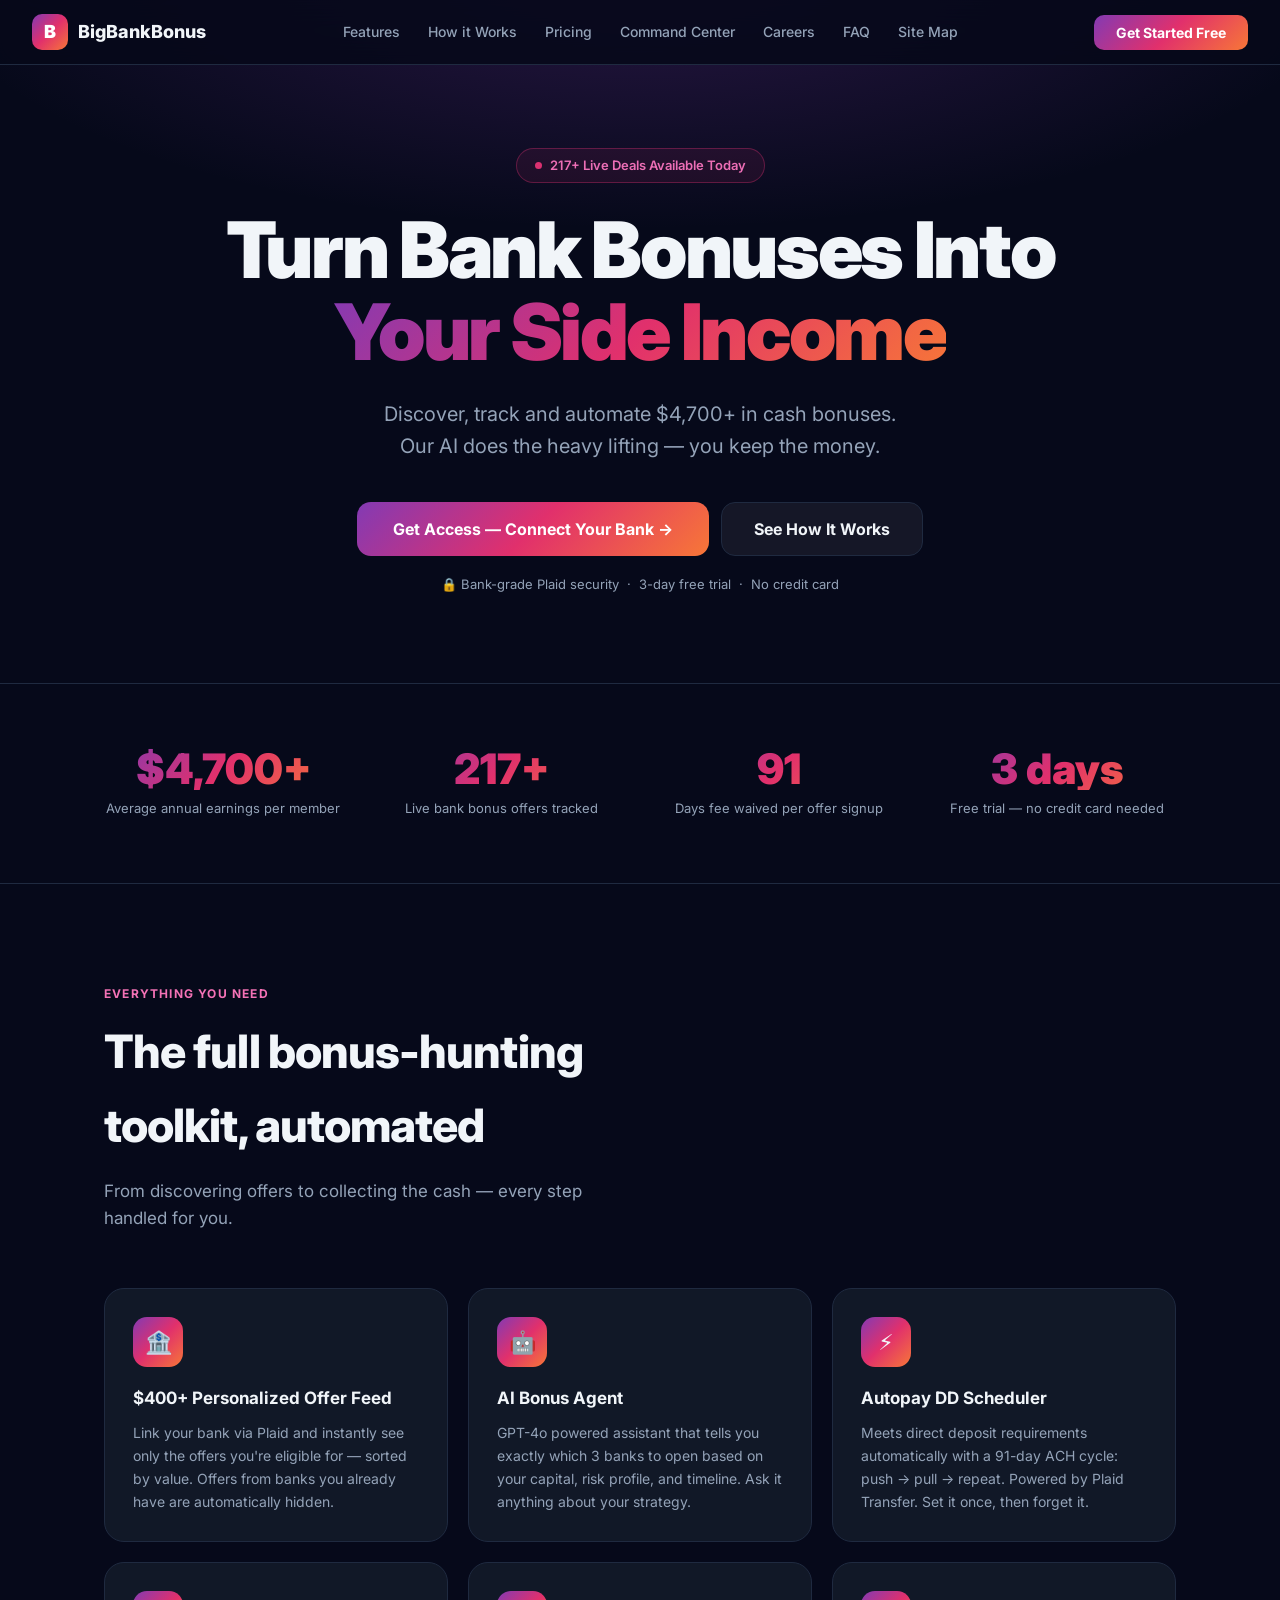
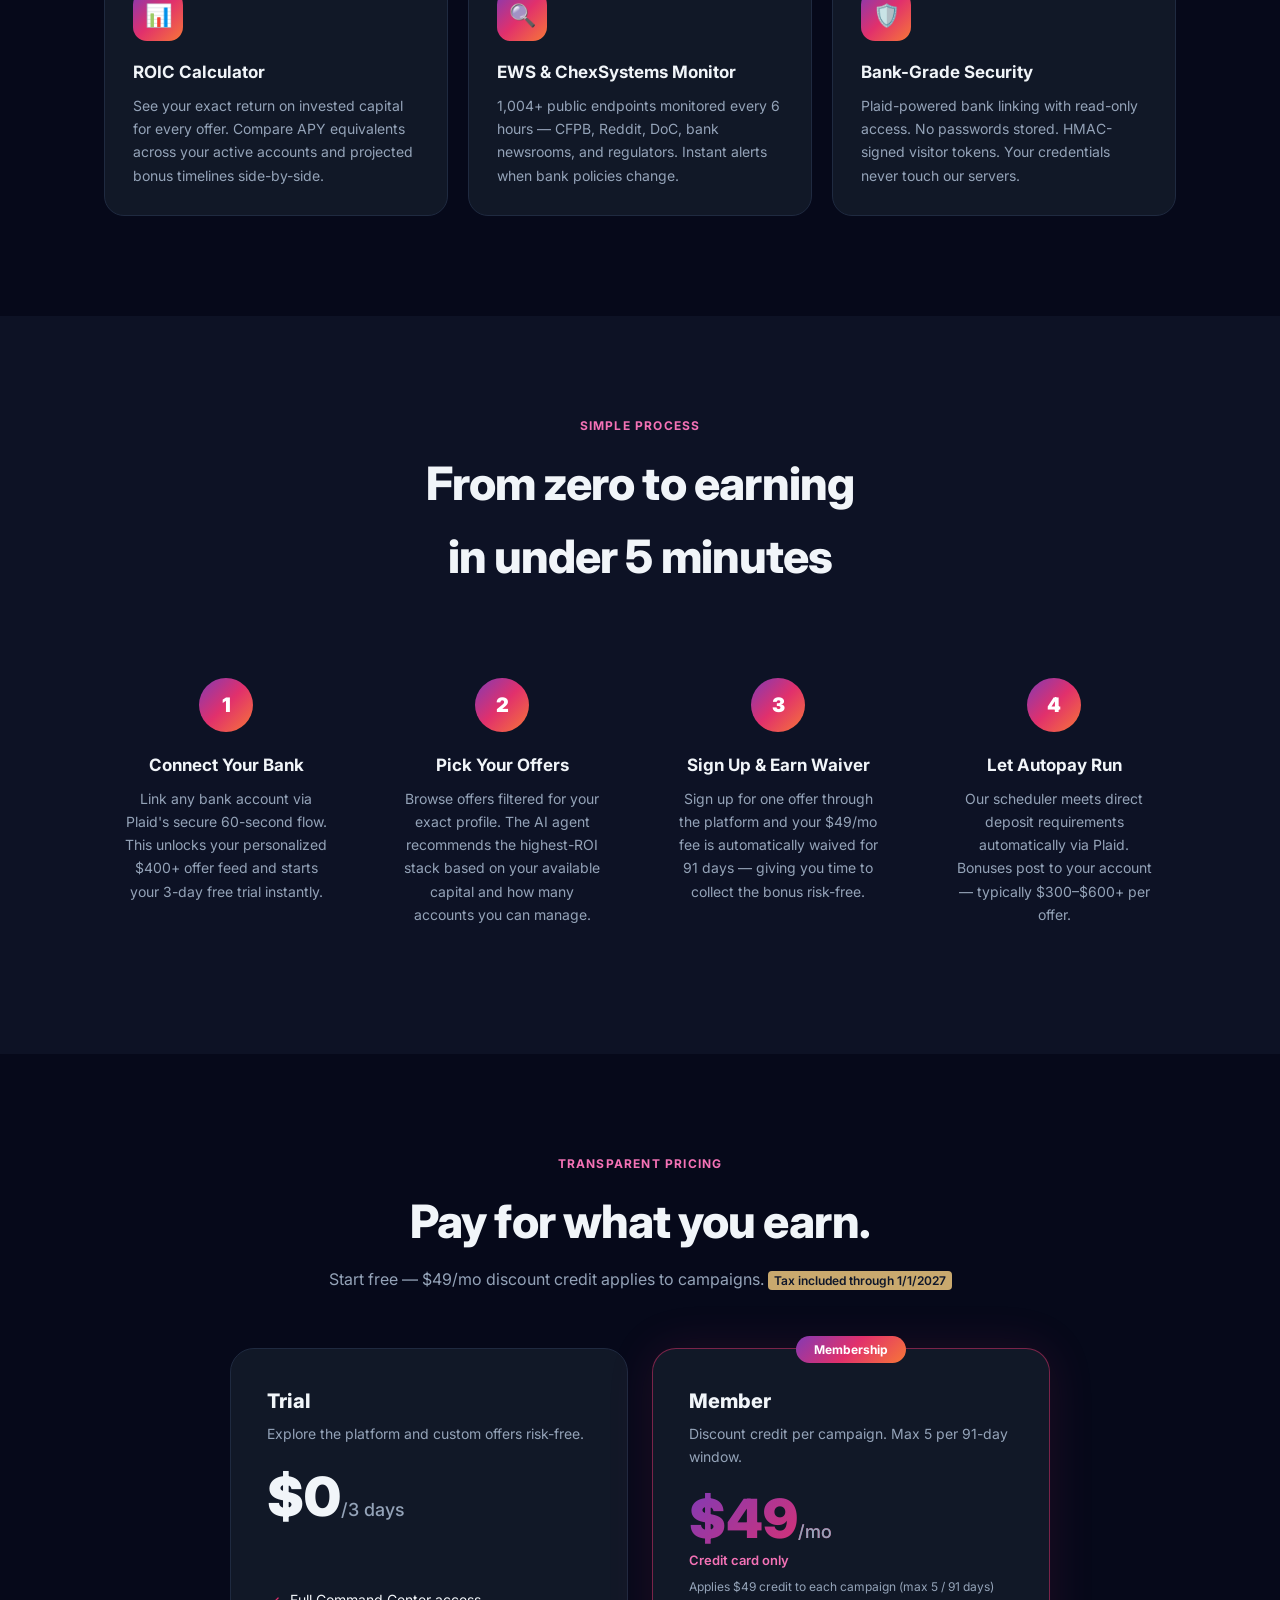
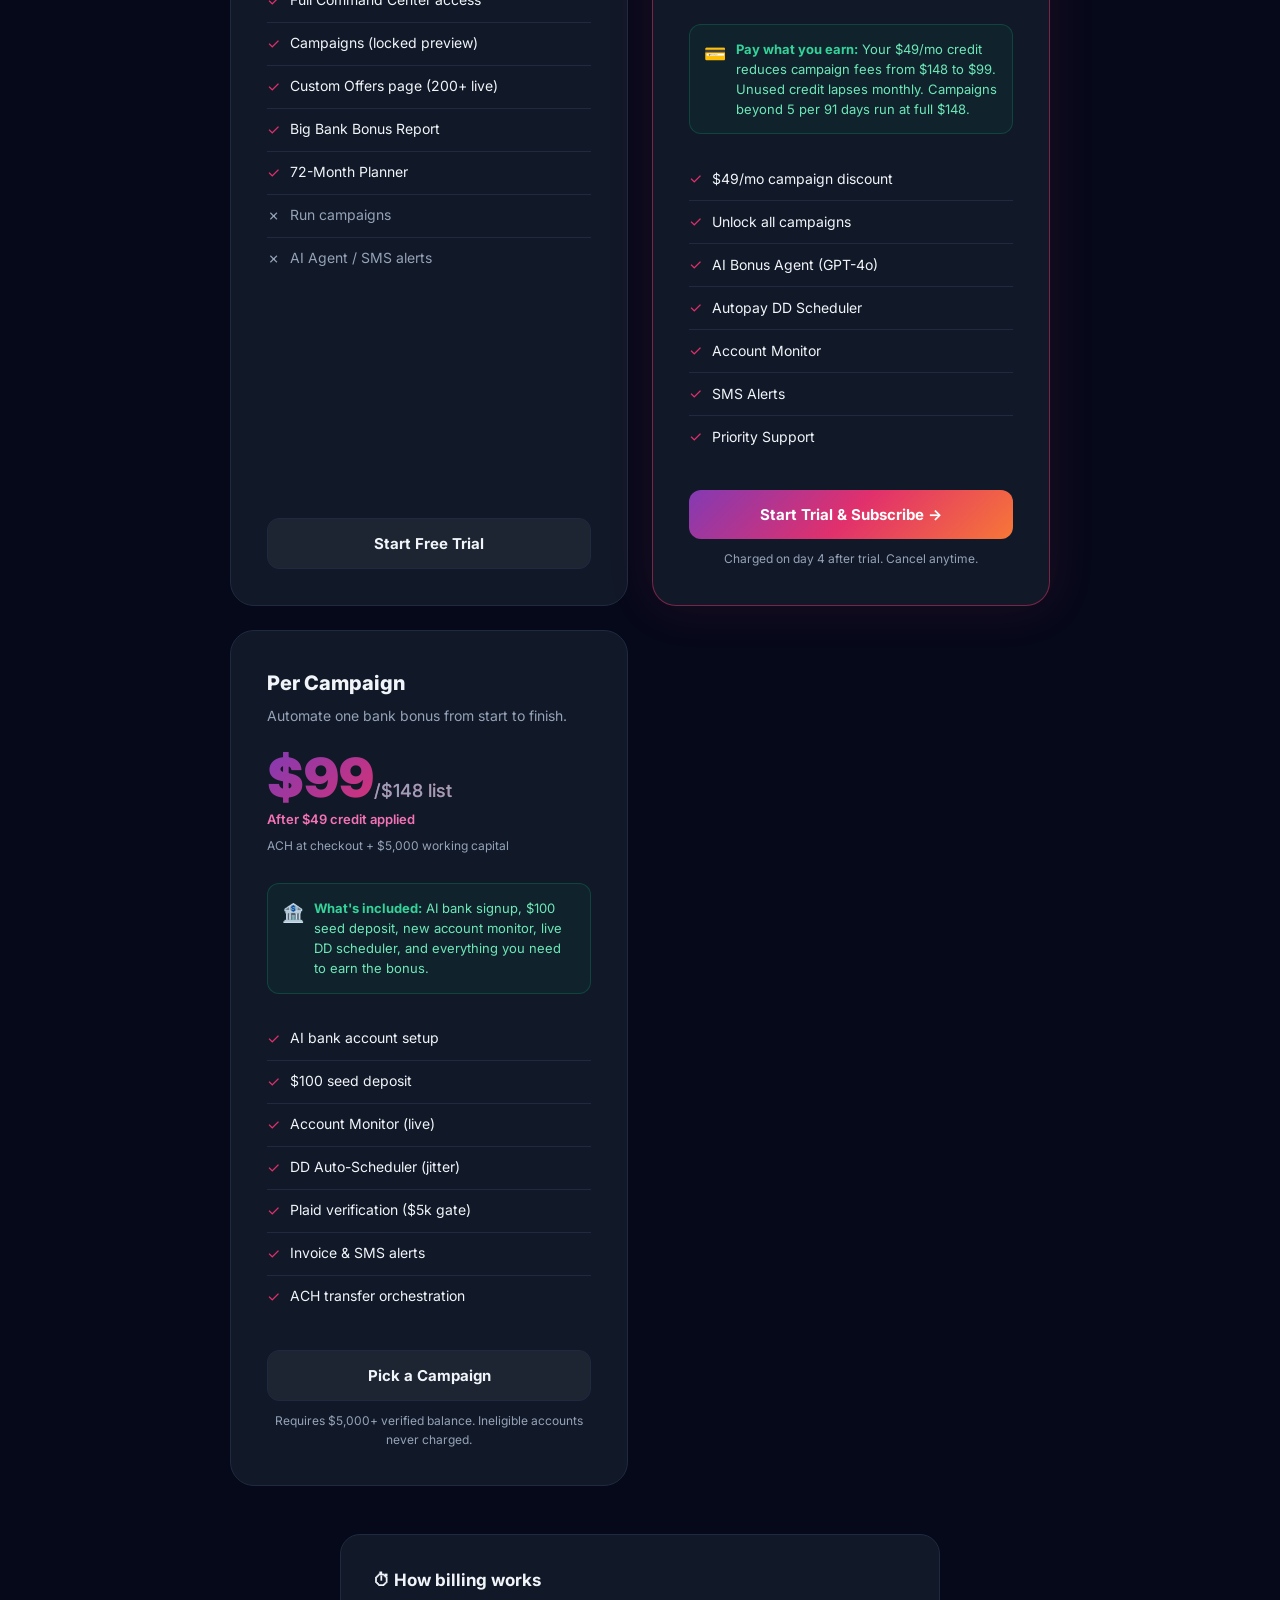
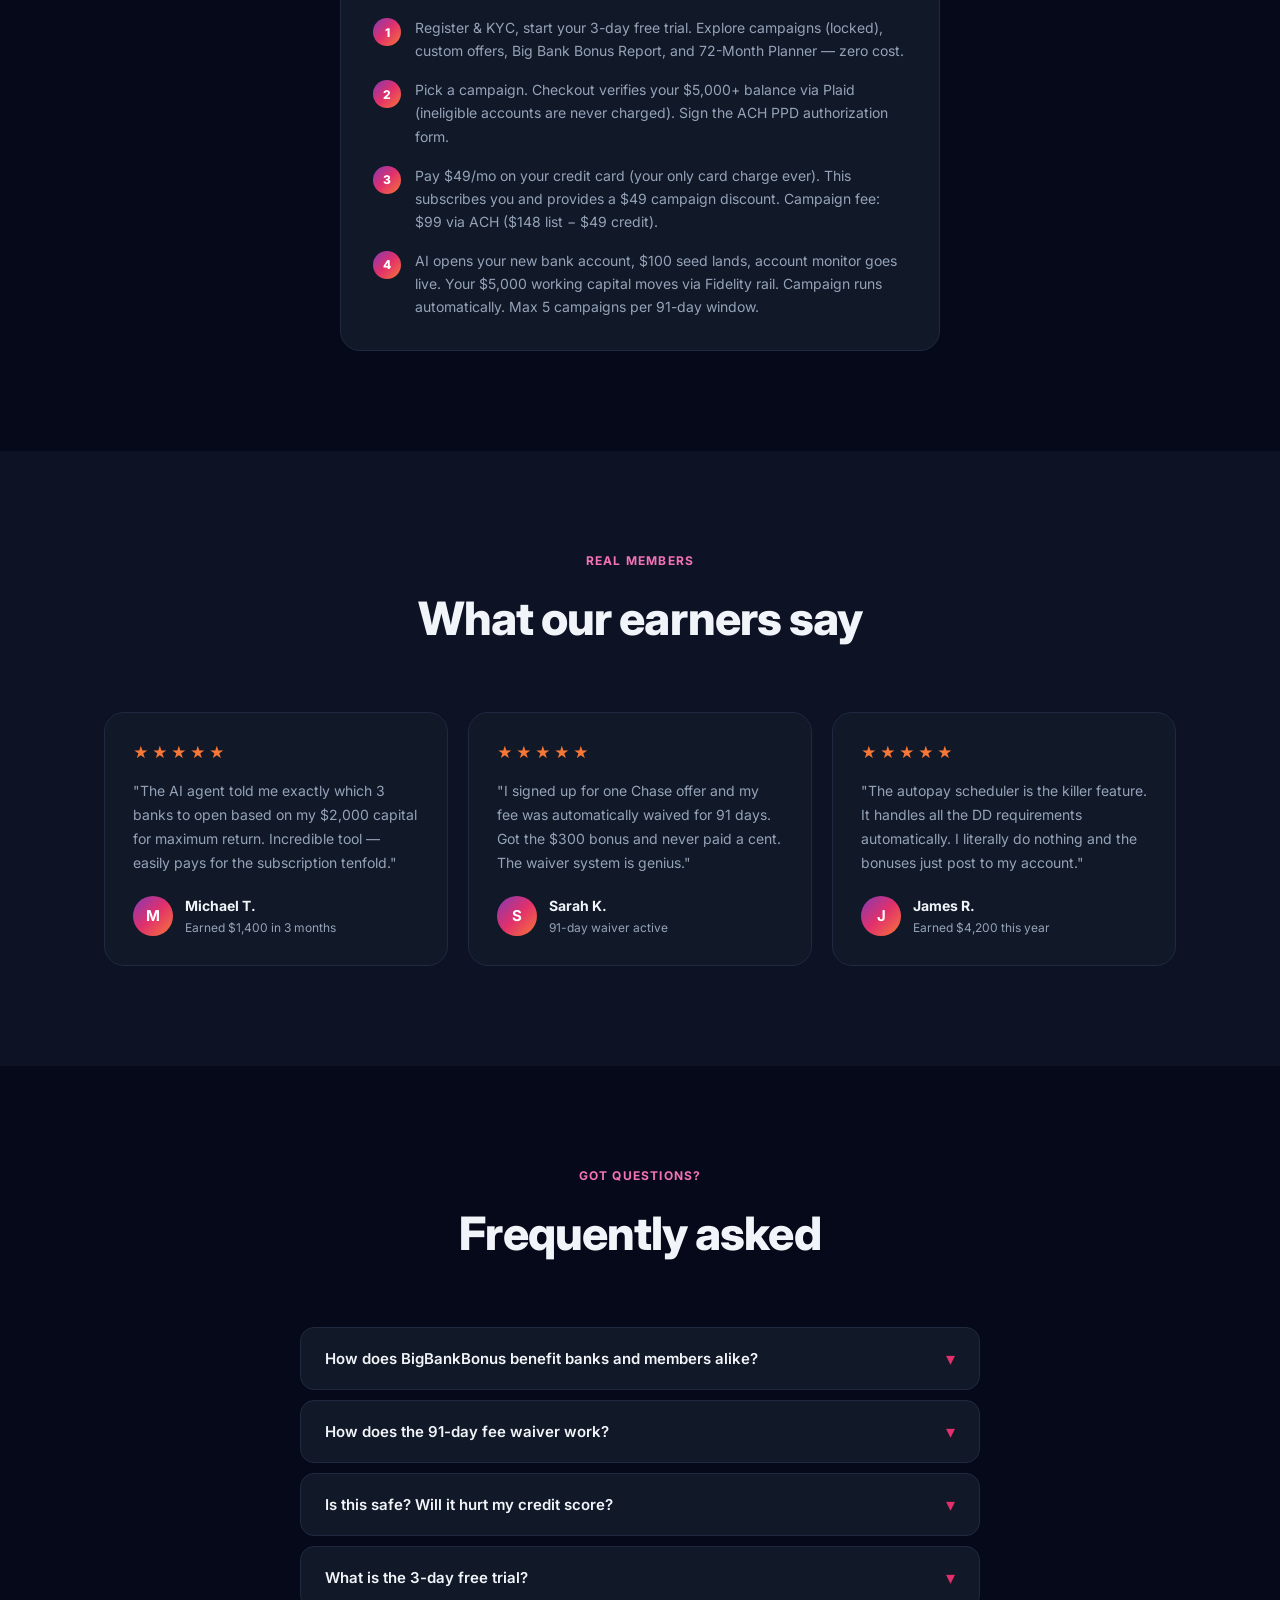
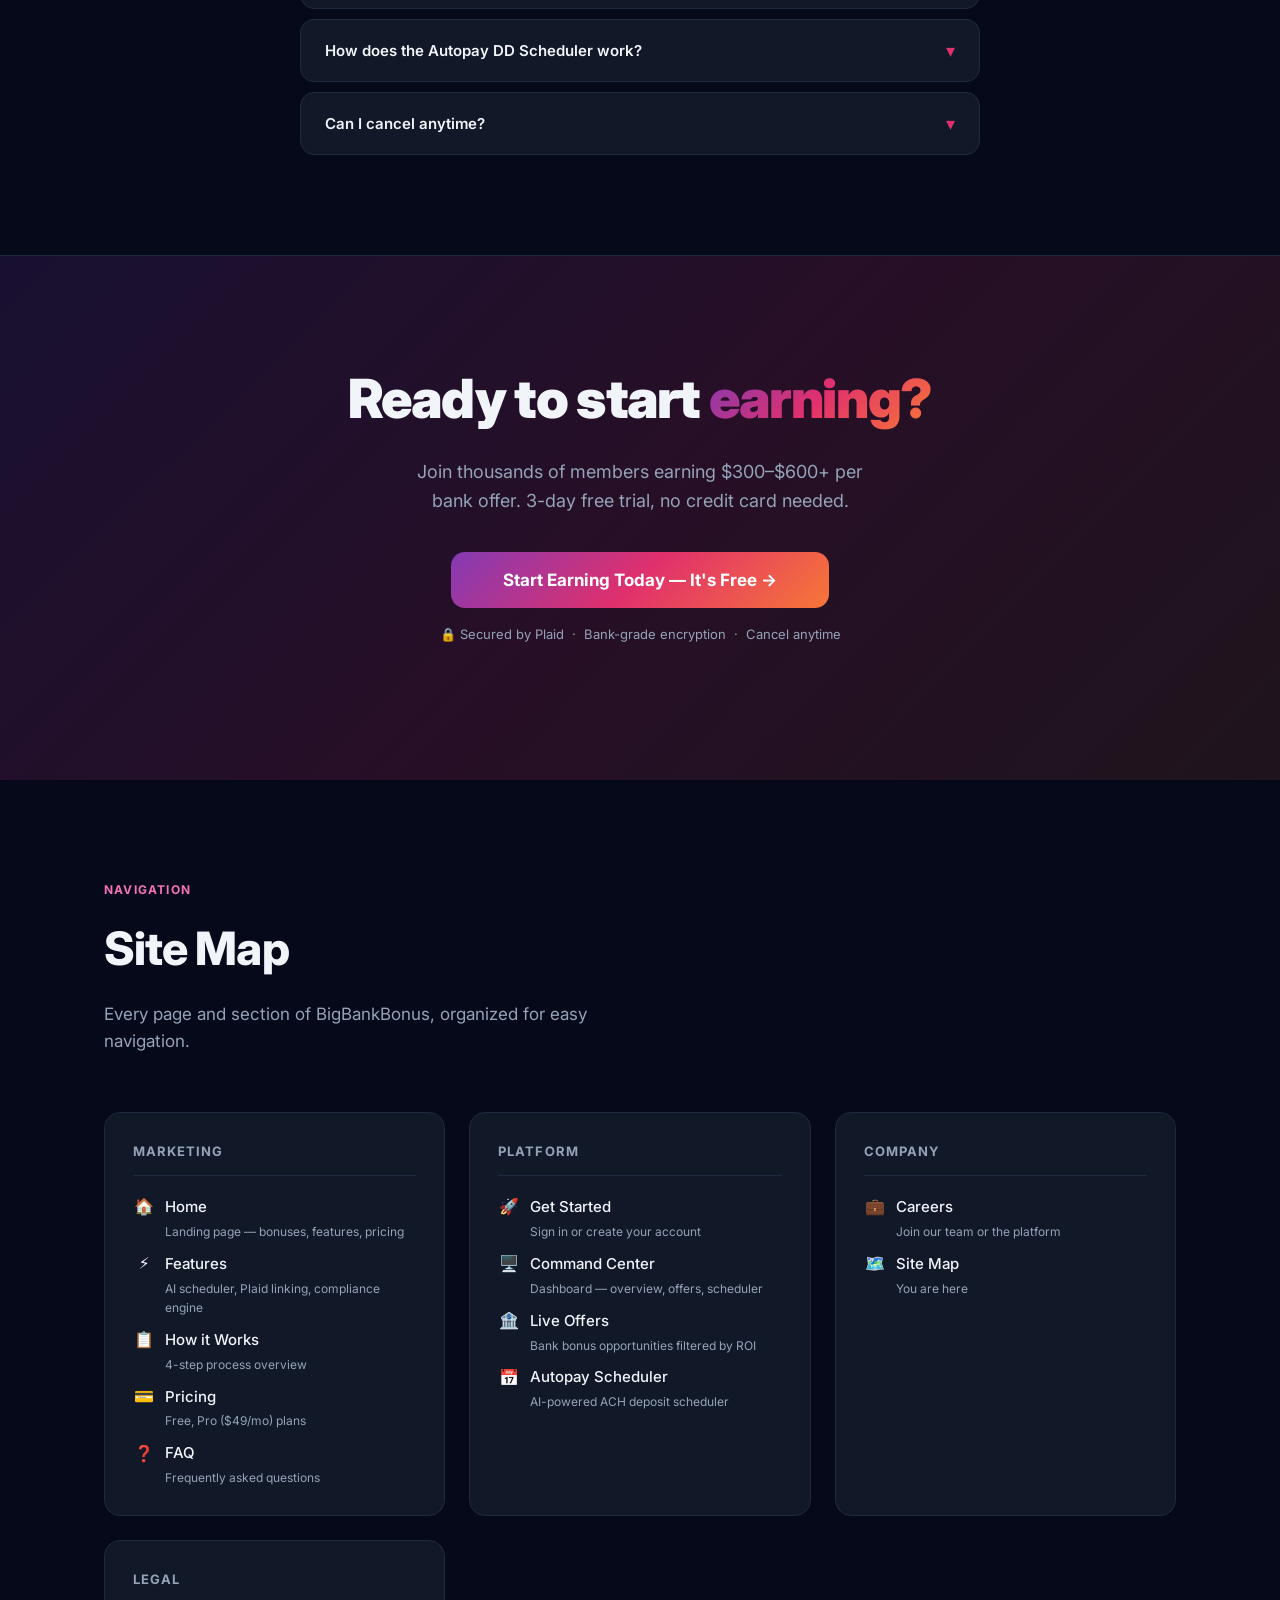
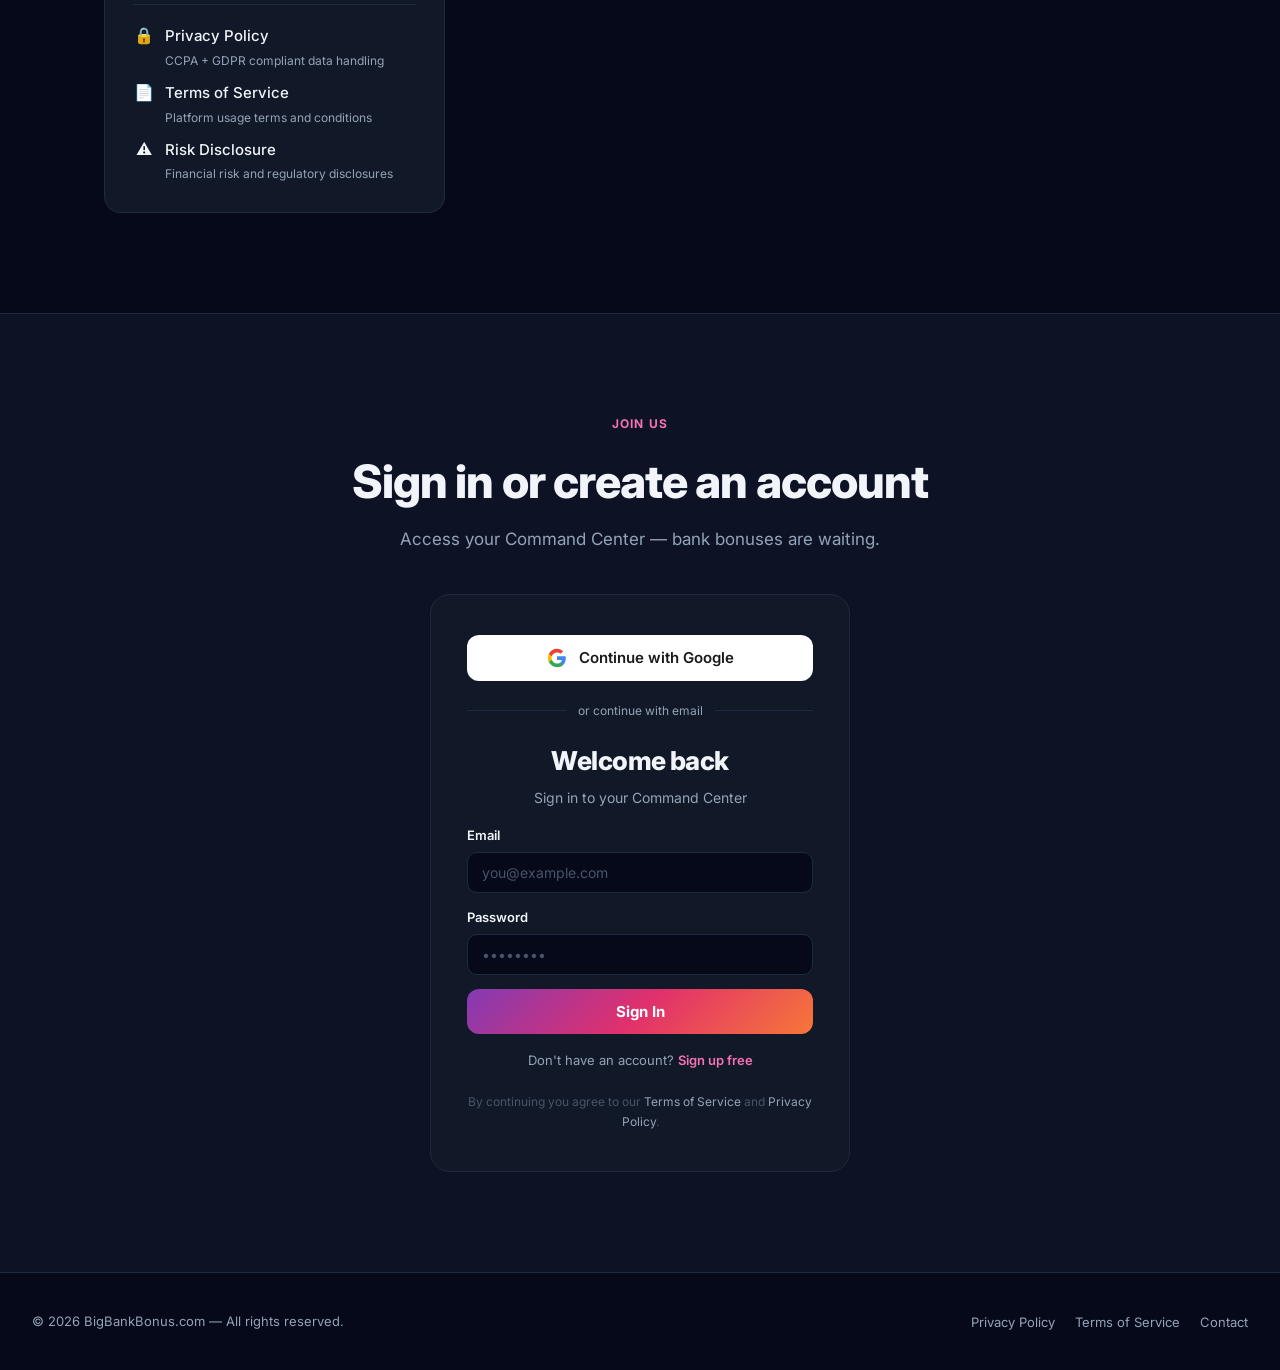
==== commit 3d543a1d: "docs: add V3.1 monetization design + wire pricing cards - Add docs/ONBOARDING_FEE_DESIGN.md: full ch" ====
--- a/index.html
+++ b/index.html
@@ -87,6 +87,25 @@
     .nav-links { display: flex; align-items: center; gap: 28px; list-style: none; }
     .nav-links a { color: var(--muted); text-decoration: none; font-size: 14px; font-weight: 500; transition: color .2s; }
     .nav-links a:hover { color: var(--text); }
+
+    /* ── Dropdown ── */
+    .nav-links li { position: relative; }
+    .nav-links li .dropdown {
+      position: absolute; top: 100%; left: 50%; transform: translateX(-50%) translateY(10px);
+      background: var(--card); border: 1px solid var(--border); border-radius: 12px;
+      padding: 12px; min-width: 220px; opacity: 0; pointer-events: none;
+      transition: opacity .2s, transform .2s;
+      box-shadow: 0 10px 40px rgba(0,0,0,.5);
+    }
+    .nav-links li:hover .dropdown { opacity: 1; pointer-events: auto; transform: translateX(-50%) translateY(0); }
+    .dropdown a {
+      display: flex; align-items: center; gap: 10px; padding: 10px;
+      border-radius: 8px; font-size: 13px; color: var(--muted);
+      transition: background .15s, color .15s; text-align: left;
+    }
+    .dropdown a:hover { background: rgba(255,255,255,.05); color: #fff; }
+    .dropdown .icon { font-size: 15px; width: 20px; text-align: center; }
+
     .nav-cta { padding: 9px 22px; border-radius: 10px; font-size: 14px; }
     @media(max-width:680px) { .nav-links { display: none; } }
 
@@ -527,7 +546,7 @@
 
 <!-- ── Navigation ────────────────────────────────────────────── -->
 <nav>
-  <a class="nav-logo" href="#">
+  <a class="nav-logo" href="index.html">
     <div class="logo-mark">B</div>
     <span>BigBankBonus</span>
   </a>
@@ -560,7 +579,7 @@
     <button class="grad-btn primary" onclick="openModal('bank_link')">
       Get Access — Connect Your Bank →
     </button>
-    <button class="secondary" onclick="document.getElementById('features').scrollIntoView({behavior:'smooth'})">
+    <button class="secondary" onclick="document.getElementById('how').scrollIntoView({behavior:'smooth'})">
       See How It Works
     </button>
   </div>
@@ -666,51 +685,75 @@
 <section id="pricing">
   <div class="container">
     <div class="section-label fade-in" style="text-align:center">Transparent pricing</div>
-    <h2 class="section-title fade-in" style="text-align:center;margin-bottom:8px">Simple. No surprises.</h2>
-    <p class="fade-in" style="text-align:center;color:var(--muted);font-size:16px;margin-bottom:0">Start free — no credit card required</p>
+    <h2 class="section-title fade-in" style="text-align:center;margin-bottom:8px">Pay for what you earn.</h2>
+    <p class="fade-in" style="text-align:center;color:var(--muted);font-size:16px;margin-bottom:0">Start free — $49/mo discount credit applies to campaigns. <span style="background:#c9a96e;color:#0f172a;padding:2px 6px;border-radius:4px;font-size:12px;font-weight:600">Tax included through 1/1/2027</span></p>
 
     <div class="pricing-grid">
-      <!-- Free Plan -->
+      <!-- Trial Plan -->
       <div class="plan-card fade-in">
-        <div class="plan-name">Starter</div>
-        <div class="plan-desc">Browse offers and explore the platform at no cost.</div>
-        <div class="plan-price">$0<span>/forever</span></div>
+        <div class="plan-name">Trial</div>
+        <div class="plan-desc">Explore the platform and custom offers risk-free.</div>
+        <div class="plan-price">$0<span>/3 days</span></div>
         <div style="height:52px"></div>
         <ul class="plan-features">
-          <li><span class="check">✓</span> Browse 5 bonus offers</li>
-          <li><span class="check">✓</span> Manual bank tracking</li>
-          <li><span class="check">✓</span> Basic filters</li>
-          <li><span class="cross dim">✗</span> <span class="dim">Autopay DD Scheduler</span></li>
-          <li><span class="cross dim">✗</span> <span class="dim">AI Bonus Agent</span></li>
-          <li><span class="cross dim">✗</span> <span class="dim">$400+ Personalized Feed</span></li>
-          <li><span class="cross dim">✗</span> <span class="dim">ROIC Calculator</span></li>
+          <li><span class="check">✓</span> Full Command Center access</li>
+          <li><span class="check">✓</span> Campaigns (locked preview)</li>
+          <li><span class="check">✓</span> Custom Offers page (200+ live)</li>
+          <li><span class="check">✓</span> Big Bank Bonus Report</li>
+          <li><span class="check">✓</span> 72-Month Planner</li>
+          <li><span class="cross dim">✗</span> <span class="dim">Run campaigns</span></li>
+          <li><span class="cross dim">✗</span> <span class="dim">AI Agent / SMS alerts</span></li>
         </ul>
-        <button class="plan-btn outline" onclick="openModal('free')">Get Started Free</button>
-      </div>
-
-      <!-- Pro Plan -->
+        <button class="plan-btn outline" onclick="openModal('trial')">Start Free Trial</button>
+      </div>
+
+      <!-- Member Plan (Subscription) -->
       <div class="plan-card featured fade-in">
-        <div class="plan-badge">3-Day Free Trial</div>
-        <div class="plan-name">Pro Earner</div>
-        <div class="plan-desc">Full automation, live offers, and your 91-day waiver opportunity.</div>
+        <div class="plan-badge">Membership</div>
+        <div class="plan-name">Member</div>
+        <div class="plan-desc">Discount credit per campaign. Max 5 per 91-day window.</div>
         <div class="plan-price grad-text">$49<span style="-webkit-text-fill-color:var(--muted)">/mo</span></div>
-        <div class="plan-note">After 3-day free trial via bank link</div>
-        <div class="plan-achnote">Charged via ACH from your linked bank — no credit card</div>
+        <div class="plan-note">Credit card only</div>
+        <div class="plan-achnote">Applies $49 credit to each campaign (max 5 / 91 days)</div>
         <div class="waiver-box">
-          <span class="gift">🎁</span>
-          <p><strong>91-day fee waiver:</strong> Sign up for any one bank bonus offer through the platform and your $49/mo fee is automatically waived for 91 days.</p>
+          <span class="gift">💳</span>
+          <p><strong>Pay what you earn:</strong> Your $49/mo credit reduces campaign fees from $148 to $99. Unused credit lapses monthly. Campaigns beyond 5 per 91 days run at full $148.</p>
         </div>
         <ul class="plan-features">
-          <li><span class="check">✓</span> All Live DoC Deals (200+)</li>
-          <li><span class="check">✓</span> $400+ Personalized Offer Feed</li>
+          <li><span class="check">✓</span> $49/mo campaign discount</li>
+          <li><span class="check">✓</span> Unlock all campaigns</li>
+          <li><span class="check">✓</span> AI Bonus Agent (GPT-4o)</li>
           <li><span class="check">✓</span> Autopay DD Scheduler</li>
-          <li><span class="check">✓</span> AI Bonus Agent (GPT-4o)</li>
-          <li><span class="check">✓</span> Plaid Bank Linking</li>
-          <li><span class="check">✓</span> ROIC &amp; APY Calculator</li>
+          <li><span class="check">✓</span> Account Monitor</li>
+          <li><span class="check">✓</span> SMS Alerts</li>
           <li><span class="check">✓</span> Priority Support</li>
         </ul>
-        <button class="grad-btn plan-btn" onclick="openModal('trial')">Start 3-Day Free Trial →</button>
-        <p style="font-size:12px;color:var(--muted);text-align:center;margin-top:10px">No credit card · Cancel before day 4 to pay nothing</p>
+        <button class="grad-btn plan-btn" onclick="openModal('trial')">Start Trial & Subscribe →</button>
+        <p style="font-size:12px;color:var(--muted);text-align:center;margin-top:10px">Charged on day 4 after trial. Cancel anytime.</p>
+      </div>
+
+      <!-- Per-Campaign Plan -->
+      <div class="plan-card fade-in">
+        <div class="plan-name">Per Campaign</div>
+        <div class="plan-desc">Automate one bank bonus from start to finish.</div>
+        <div class="plan-price grad-text">$99<span style="-webkit-text-fill-color:var(--muted)">/$148 list</span></div>
+        <div class="plan-note">After $49 credit applied</div>
+        <div class="plan-achnote">ACH at checkout + $5,000 working capital</div>
+        <div class="waiver-box">
+          <span class="gift">🏦</span>
+          <p><strong>What's included:</strong> AI bank signup, $100 seed deposit, new account monitor, live DD scheduler, and everything you need to earn the bonus.</p>
+        </div>
+        <ul class="plan-features">
+          <li><span class="check">✓</span> AI bank account setup</li>
+          <li><span class="check">✓</span> $100 seed deposit</li>
+          <li><span class="check">✓</span> Account Monitor (live)</li>
+          <li><span class="check">✓</span> DD Auto-Scheduler (jitter)</li>
+          <li><span class="check">✓</span> Plaid verification ($5k gate)</li>
+          <li><span class="check">✓</span> Invoice &amp; SMS alerts</li>
+          <li><span class="check">✓</span> ACH transfer orchestration</li>
+        </ul>
+        <button class="plan-btn outline" onclick="openModal('trial')">Pick a Campaign</button>
+        <p style="font-size:12px;color:var(--muted);text-align:center;margin-top:10px">Requires $5,000+ verified balance. Ineligible accounts never charged.</p>
       </div>
     </div>
 
@@ -720,19 +763,19 @@
       <div class="billing-steps">
         <div class="billing-step">
           <div class="num">1</div>
-          <p>Connect your bank via Plaid — takes 60 seconds, bank-grade encryption throughout.</p>
+          <p>Register & KYC, start your 3-day free trial. Explore campaigns (locked), custom offers, Big Bank Bonus Report, and 72-Month Planner — zero cost.</p>
         </div>
         <div class="billing-step">
           <div class="num">2</div>
-          <p>Your 3-day free trial starts immediately. Explore all Pro features at zero cost.</p>
+          <p>Pick a campaign. Checkout verifies your $5,000+ balance via Plaid (ineligible accounts are never charged). Sign the ACH PPD authorization form.</p>
         </div>
         <div class="billing-step">
           <div class="num">3</div>
-          <p>On day 4, $49/mo is automatically debited from your linked bank via ACH. Cancel before then to pay absolutely nothing.</p>
+          <p>Pay $49/mo on your credit card (your only card charge ever). This subscribes you and provides a $49 campaign discount. Campaign fee: $99 via ACH ($148 list − $49 credit).</p>
         </div>
         <div class="billing-step">
           <div class="num">4</div>
-          <p>Sign up for any one bank bonus offer through BigBankBonus → your fee is waived for 91 days. The platform pays for itself.</p>
+          <p>AI opens your new bank account, $100 seed lands, account monitor goes live. Your $5,000 working capital moves via Fidelity rail. Campaign runs automatically. Max 5 campaigns per 91-day window.</p>
         </div>
       </div>
     </div>
@@ -858,7 +901,7 @@
         <h3>Marketing</h3>
         <ul>
           <li>
-            <a href="#"><span class="sm-icon">🏠</span> Home</a>
+            <a href="index.html"><span class="sm-icon">🏠</span> Home</a>
             <span class="sm-desc">Landing page — bonuses, features, pricing</span>
           </li>
           <li>
@@ -884,7 +927,7 @@
         <h3>Platform</h3>
         <ul>
           <li>
-            <a href="#careers"><span class="sm-icon">🚀</span> Get Started</a>
+            <a href="javascript:void(0)" onclick="openModal('free')"><span class="sm-icon">🚀</span> Get Started</a>
             <span class="sm-desc">Sign in or create your account</span>
           </li>
           <li>
@@ -892,11 +935,11 @@
             <span class="sm-desc">Dashboard — overview, offers, scheduler</span>
           </li>
           <li>
-            <a href="command-center.html"><span class="sm-icon">🏦</span> Live Offers</a>
+            <a href="command-center.html#offers"><span class="sm-icon">🏦</span> Live Offers</a>
             <span class="sm-desc">Bank bonus opportunities filtered by ROI</span>
           </li>
           <li>
-            <a href="command-center.html"><span class="sm-icon">📅</span> Autopay Scheduler</a>
+            <a href="command-center.html#scheduler"><span class="sm-icon">📅</span> Autopay Scheduler</a>
             <span class="sm-desc">AI-powered ACH deposit scheduler</span>
           </li>
         </ul>
@@ -907,10 +950,10 @@
         <ul>
           <li>
             <a href="#careers"><span class="sm-icon">💼</span> Careers</a>
-            <span class="sm-desc">Sign in or join the platform</span>
+            <span class="sm-desc">Join our team or the platform</span>
           </li>
           <li>
-            <a href="#sitemap"><span class="sm-icon">🗺️</span> Site Map</a>
+            <a href="sitemap.html"><span class="sm-icon">🗺️</span> Site Map</a>
             <span class="sm-desc">You are here</span>
           </li>
         </ul>
@@ -1043,7 +1086,7 @@
     const payload = JSON.parse(atob(b64.replace(/-/g,'+').replace(/_/g,'/')));
     careersShowAlert(`Signing in as ${payload.email}…`, 'success');
     try {
-      const res = await fetch(BBB_API + '/api/v1/auth/google/verify', {
+      const res = await fetch(BBB_API + '/api/v1/auth/oauth/google/verify', {
         method: 'POST', headers: { 'Content-Type': 'application/json' },
         body: JSON.stringify({ credential }),
       });
@@ -1157,6 +1200,9 @@
         </div>
       </div>
       <div class="bbb-error" id="bbb-error"></div>
+      <div id="bbb-forgot-row" style="display:none;text-align:right;margin-top:-8px;margin-bottom:4px;">
+        <a onclick="handleForgotPassword()" style="font-size:12px;color:#f472b6;cursor:pointer;text-decoration:underline;">Forgot password?</a>
+      </div>
       <button type="submit" class="grad-btn bbb-submit" id="bbb-submit-btn">Create Account</button>
     </form>
     <div class="bbb-toggle" id="bbb-toggle-row">
@@ -1449,6 +1495,7 @@
     document.getElementById('bbb-auth-form').dataset.mode = mode;
     document.getElementById('bbb-name-field').style.display    = mode === 'register' ? '' : 'none';
     document.getElementById('bbb-confirm-field').style.display = mode === 'register' ? '' : 'none';
+    document.getElementById('bbb-forgot-row').style.display   = mode === 'login'    ? '' : 'none';
     document.getElementById('bbb-submit-btn').textContent   = mode === 'register' ? 'Create Account' : 'Sign In';
     document.getElementById('bbb-password').autocomplete   = mode === 'register' ? 'new-password' : 'current-password';
     document.getElementById('bbb-toggle-row').innerHTML    = mode === 'register'
@@ -1460,6 +1507,24 @@
     const current = document.getElementById('bbb-auth-form').dataset.mode;
     _applyAuthMode(current === 'register' ? 'login' : 'register');
     document.getElementById('bbb-error').textContent = '';
+  }
+
+  async function handleForgotPassword() {
+    const email = document.getElementById('bbb-email').value.trim();
+    const errEl = document.getElementById('bbb-error');
+    if (!email) { errEl.textContent = 'Enter your email above first.'; return; }
+    errEl.textContent = '';
+    try {
+      await fetch(`${BBB_API}/api/v1/auth/forgot-password`, {
+        method: 'POST', headers: _csrfHeaders(),
+        body: JSON.stringify({ email }),
+      });
+      errEl.style.color = '#4ade80';
+      errEl.textContent = 'If that email exists, a reset link is on its way.';
+    } catch {
+      errEl.style.color = '';
+      errEl.textContent = 'Could not send reset email. Try again.';
+    }
   }
 
   // ── Form submit → register or login ───────────────────────────
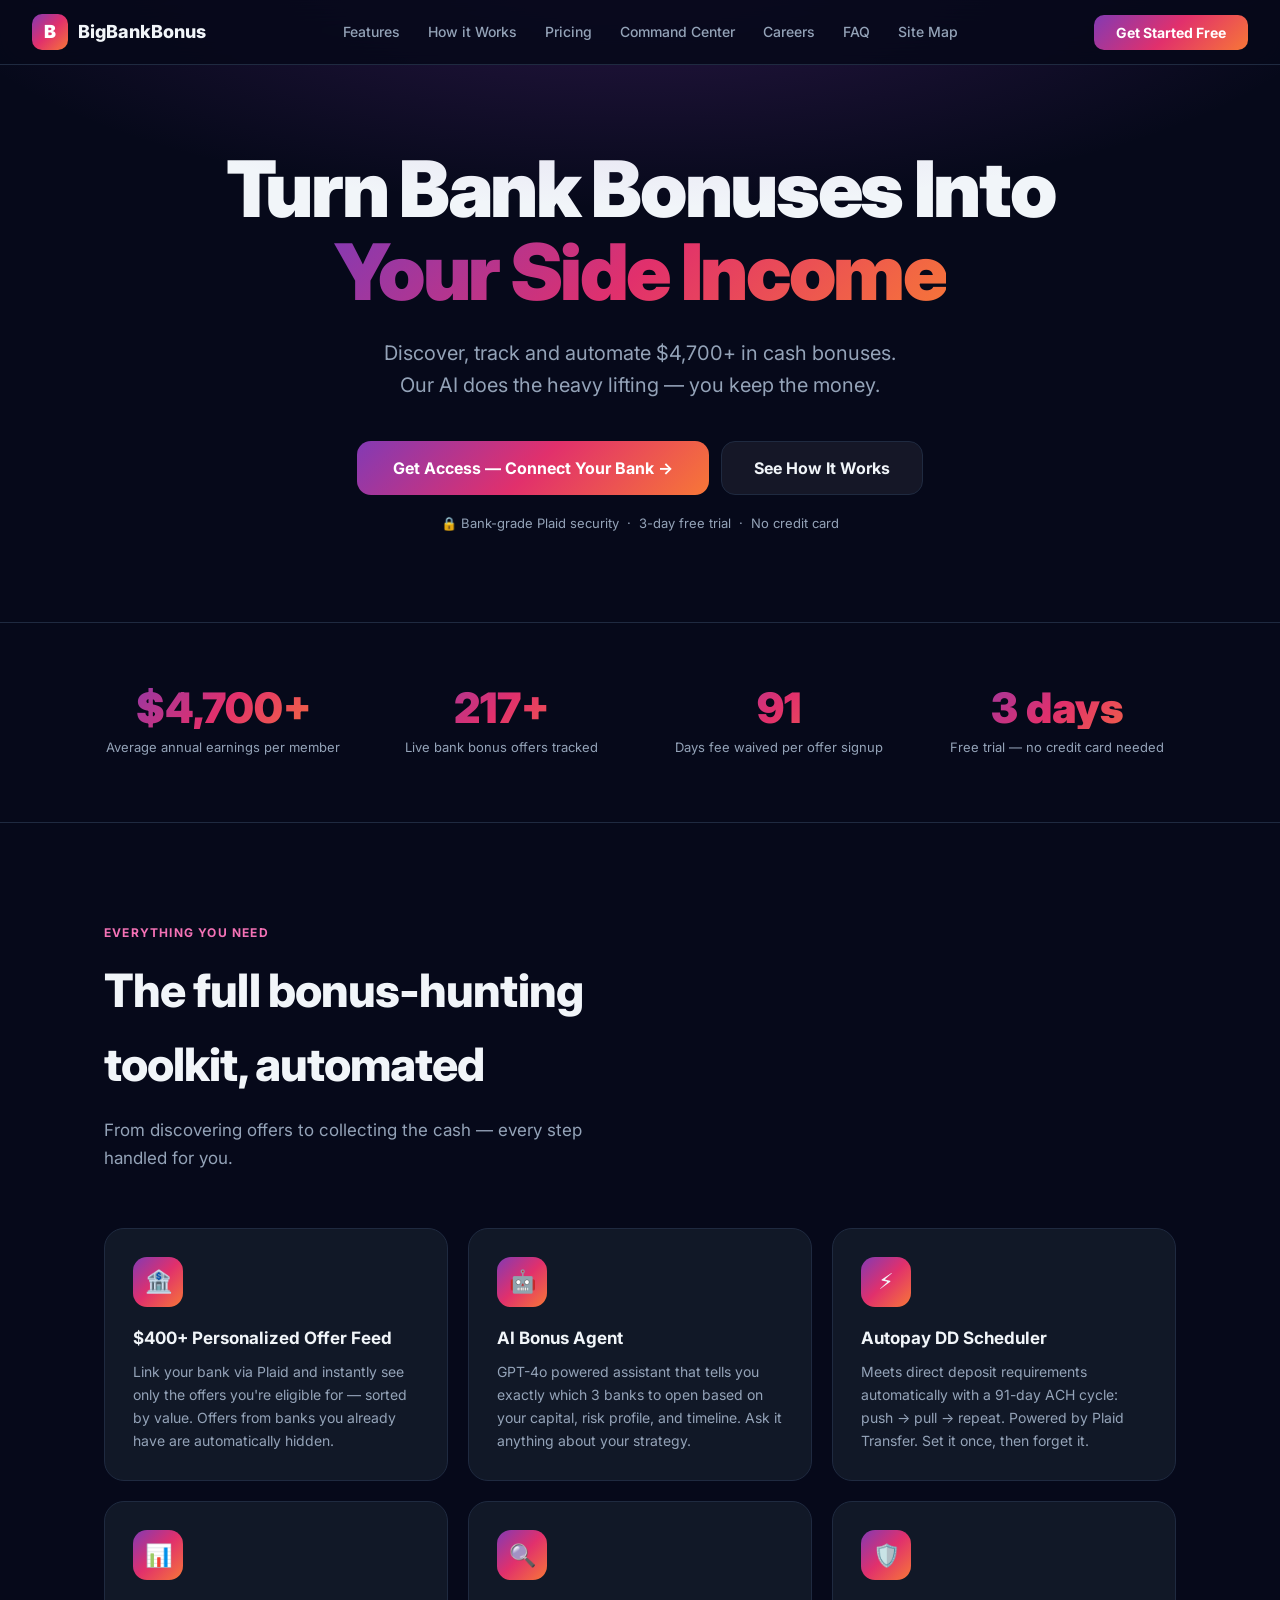
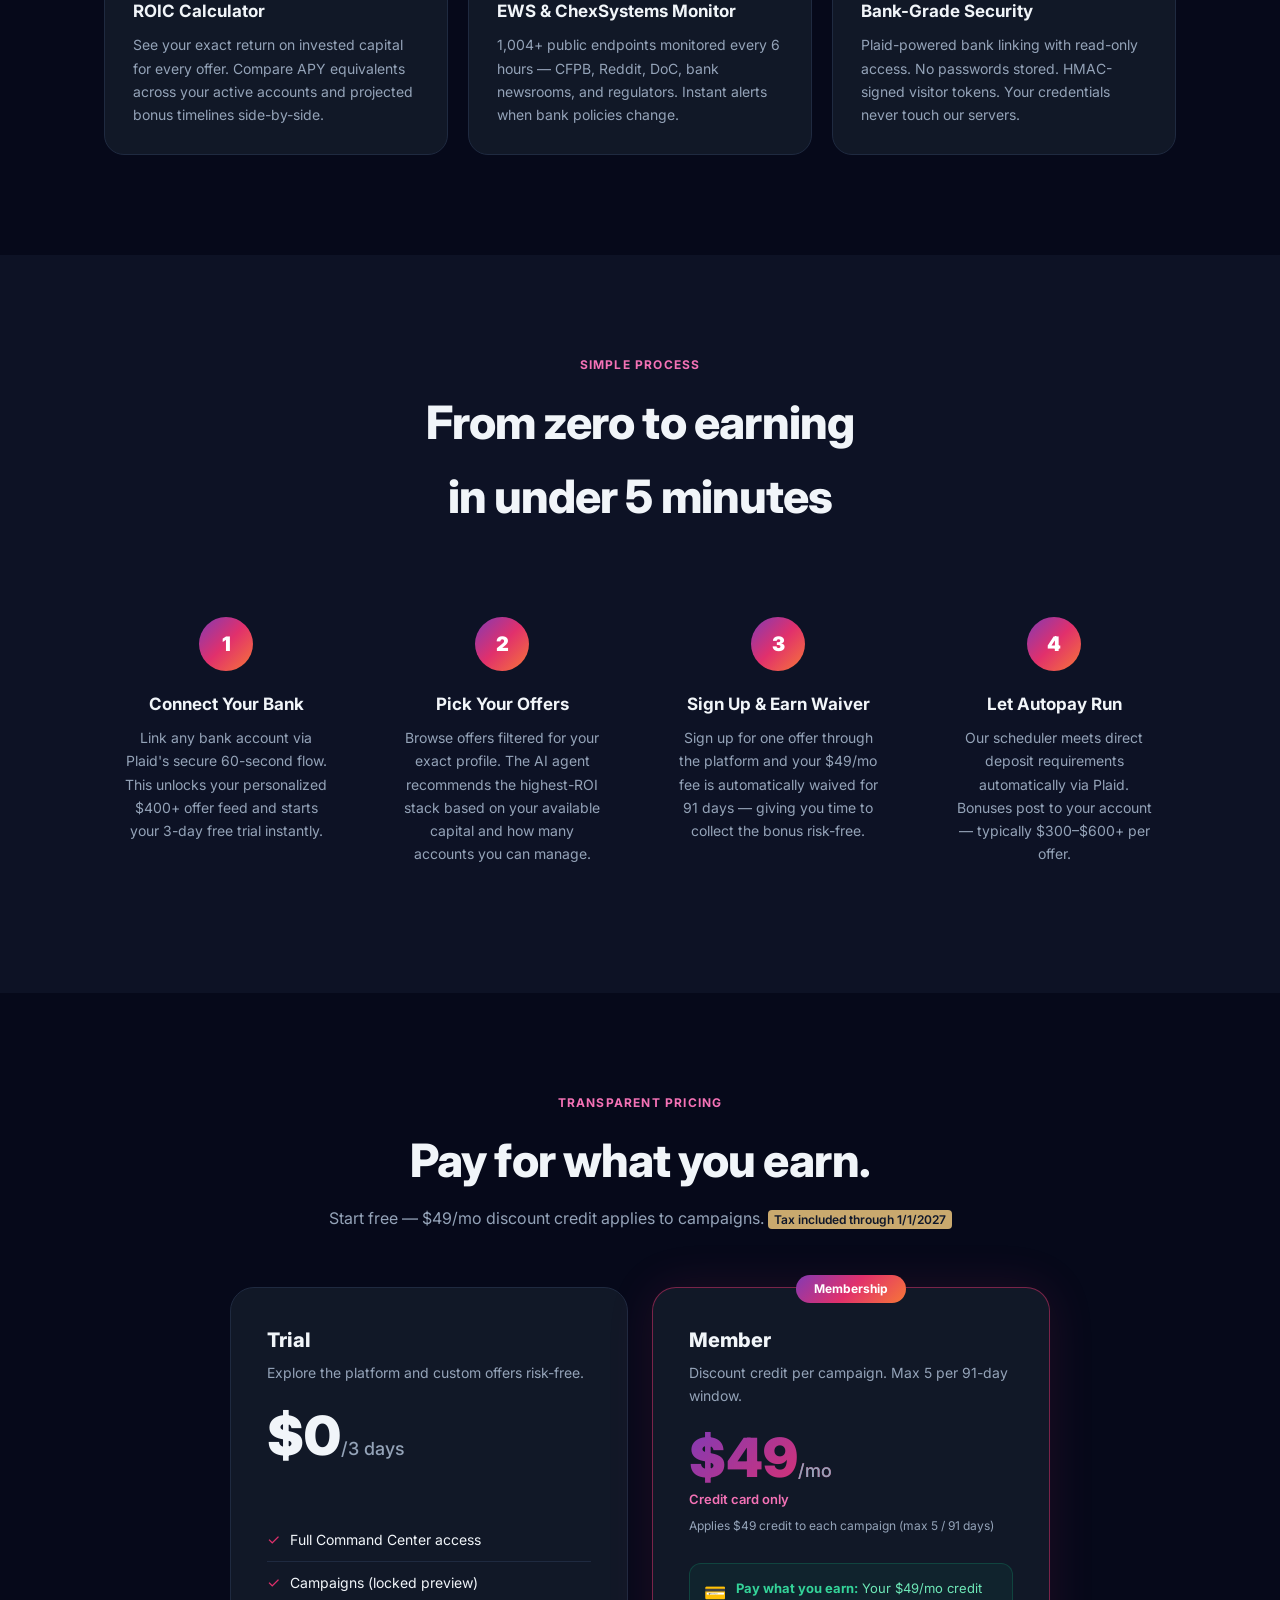
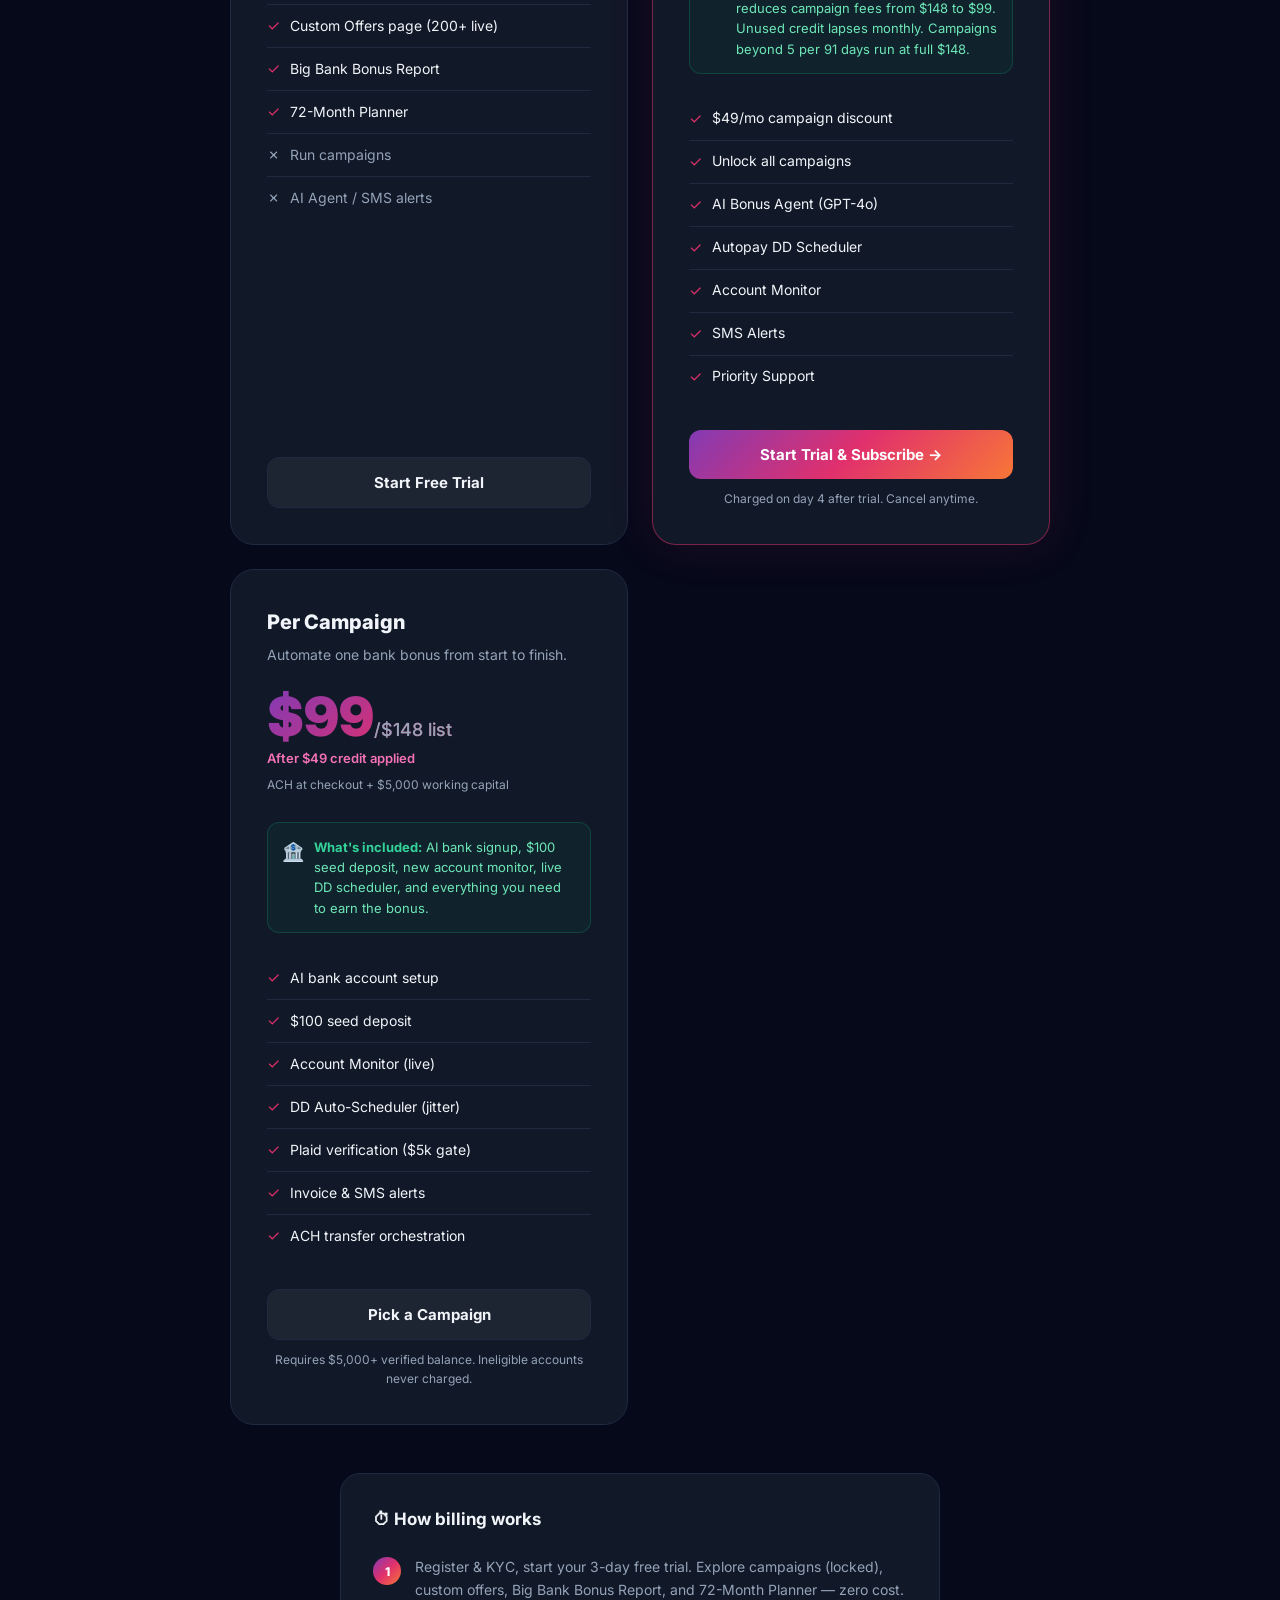
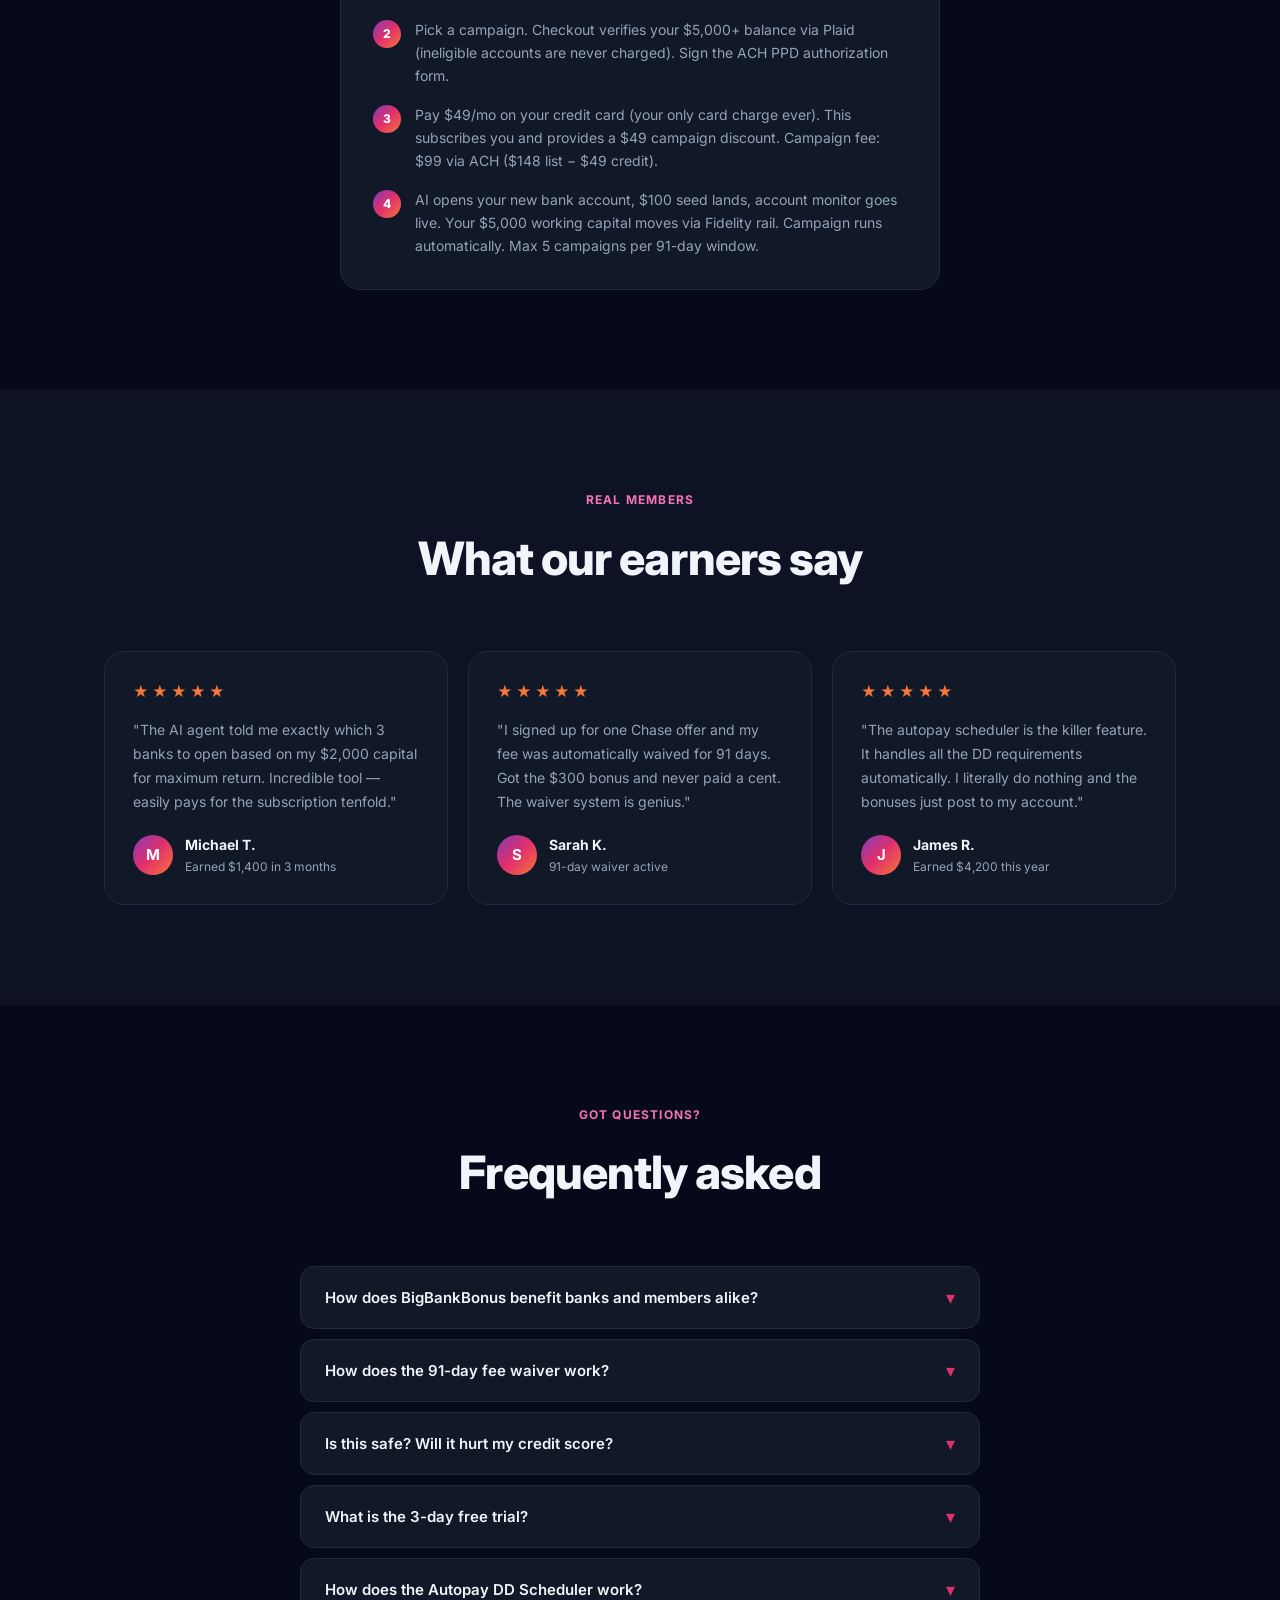
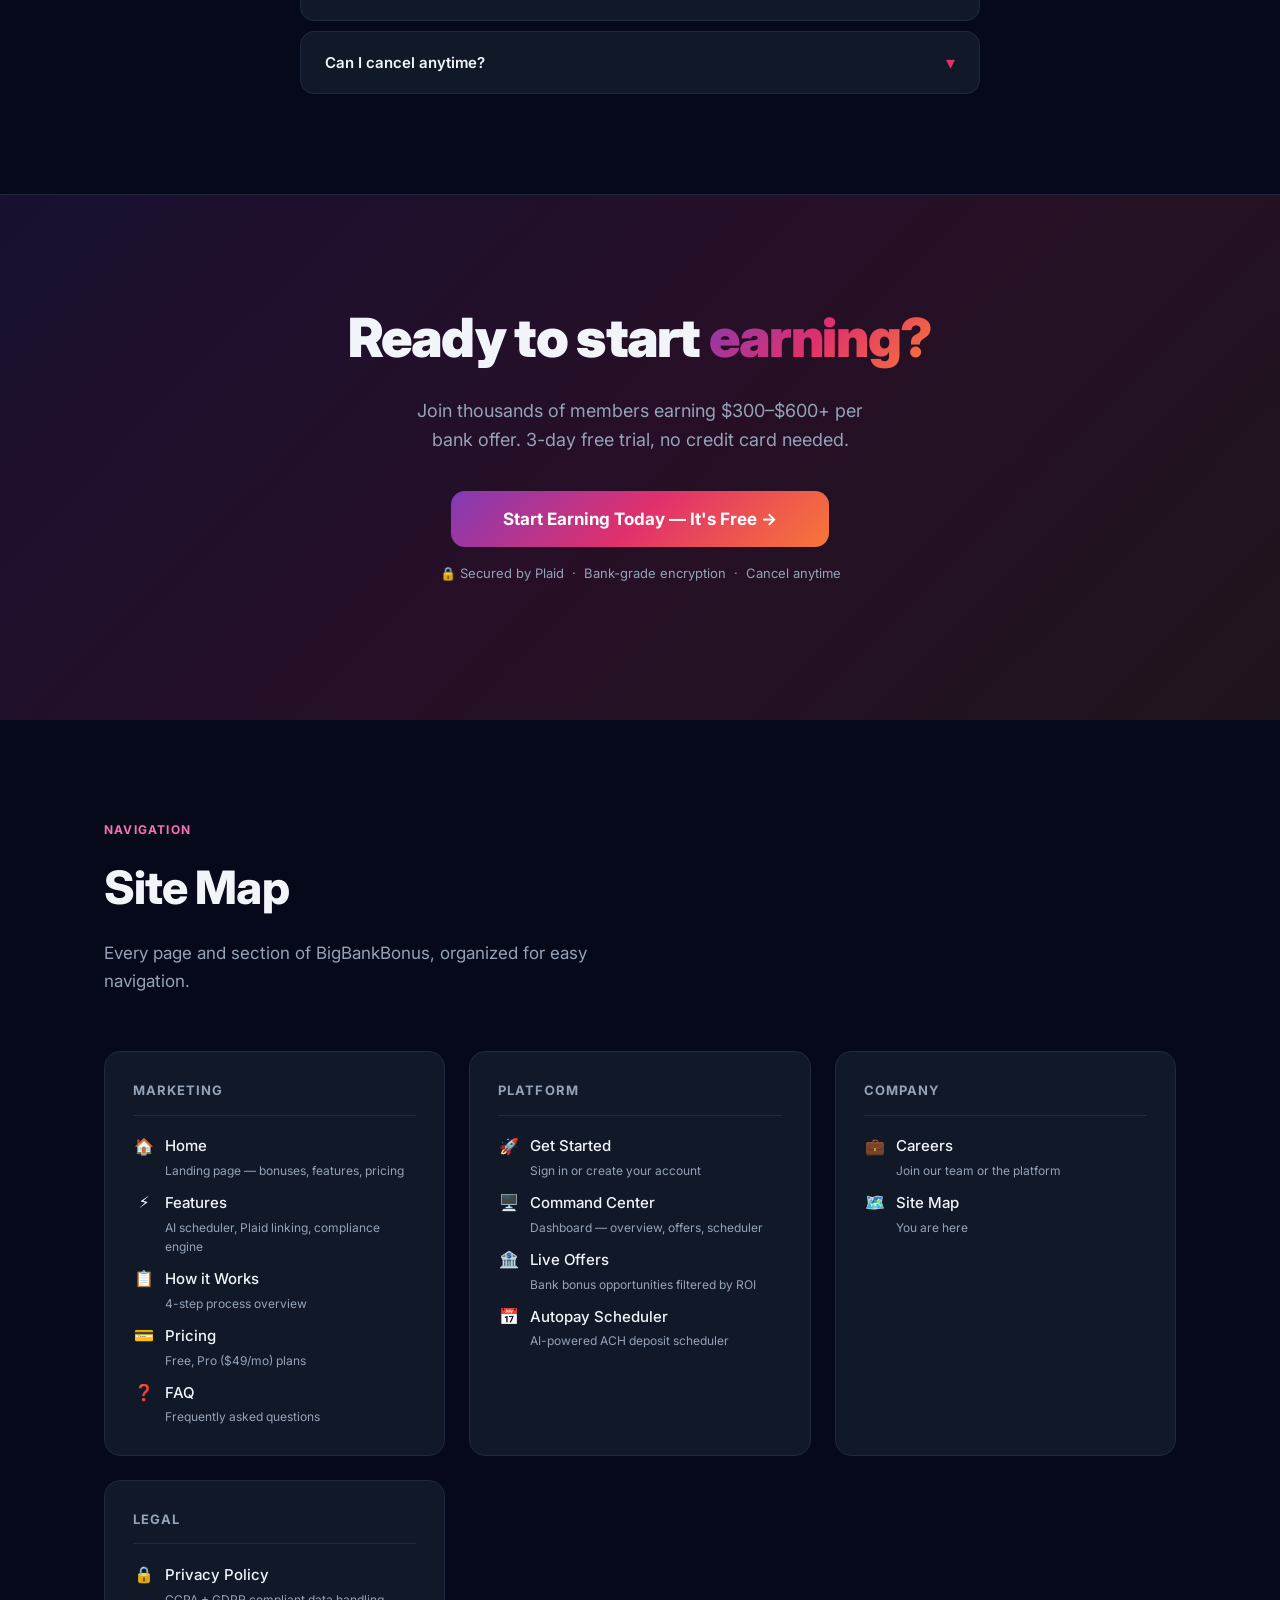
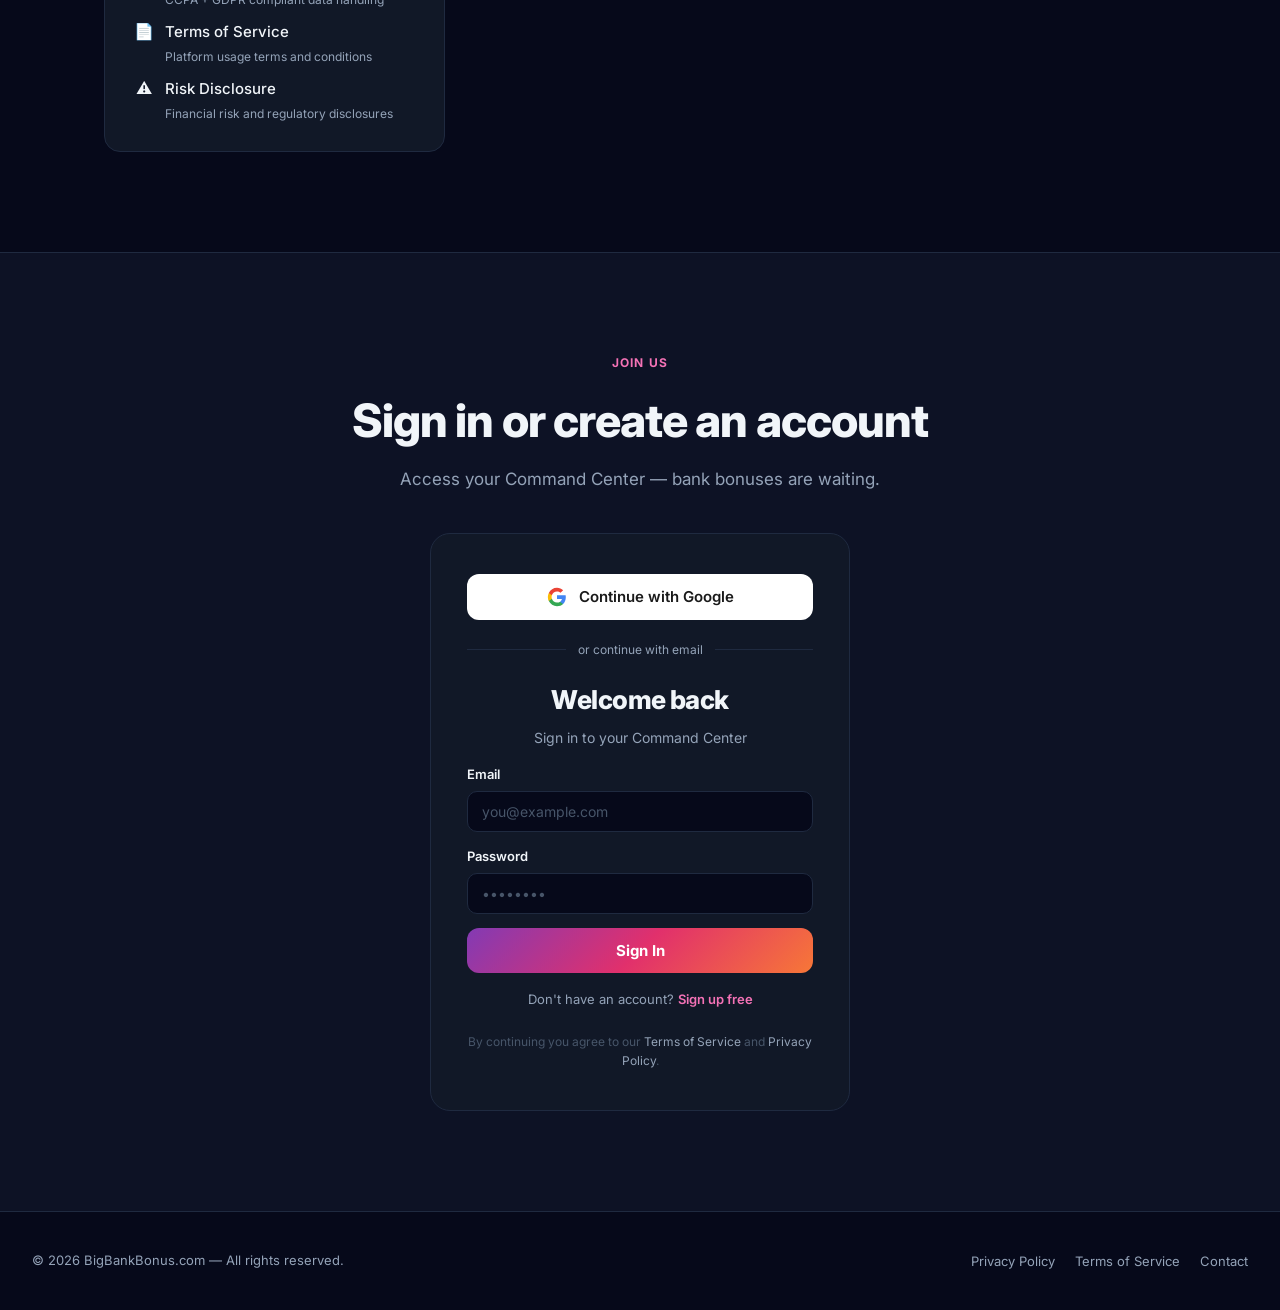
==== commit 4dde63b5: "fix: registration 500, forgot-password 404, Fernet key, campaign route ordering - wrap send_welcome(" ====
--- a/index.html
+++ b/index.html
@@ -564,9 +564,6 @@
 
 <!-- ── Hero ─────────────────────────────────────────────────── -->
 <section id="hero">
-  <div class="hero-eyebrow">
-    <span class="badge"><span class="dot"></span>217+ Live Deals Available Today</span>
-  </div>
   <h1 class="hero-title">
     Turn Bank Bonuses Into<br>
     <span class="grad-text">Your Side Income</span>
@@ -1158,25 +1155,24 @@
 <div id="bbb-modal" role="dialog" aria-modal="true" aria-labelledby="bbb-modal-title-text">
   <div class="bbb-modal-card">
     <button class="bbb-modal-close" onclick="closeModal()" aria-label="Close">×</button>
+    <button class="careers-google-btn" id="modal-google-btn" type="button" onclick="modalSignInWithGoogle()" style="margin-top:0;margin-bottom:20px;width:100%;">
+      <svg class="careers-google-icon" viewBox="0 0 24 24" xmlns="http://www.w3.org/2000/svg">
+        <path d="M22.56 12.25c0-.78-.07-1.53-.2-2.25H12v4.26h5.92c-.26 1.37-1.04 2.53-2.21 3.31v2.77h3.57c2.08-1.92 3.28-4.74 3.28-8.09z" fill="#4285F4"/>
+        <path d="M12 23c2.97 0 5.46-.98 7.28-2.66l-3.57-2.77c-.98.66-2.23 1.06-3.71 1.06-2.86 0-5.29-1.93-6.16-4.53H2.18v2.84C3.99 20.53 7.7 23 12 23z" fill="#34A853"/>
+        <path d="M5.84 14.09c-.22-.66-.35-1.36-.35-2.09s.13-1.43.35-2.09V7.07H2.18C1.43 8.55 1 10.22 1 12s.43 3.45 1.18 4.93l3.66-2.84z" fill="#FBBC05"/>
+        <path d="M12 5.38c1.62 0 3.06.56 4.21 1.64l3.15-3.15C17.45 2.09 14.97 1 12 1 7.7 1 3.99 3.47 2.18 7.07l3.66 2.84c.87-2.6 3.3-4.53 6.16-4.53z" fill="#EA4335"/>
+      </svg>
+      Continue with Google
+    </button>
+    <div class="careers-divider" id="modal-google-divider" style="margin-bottom:20px;">
+      <div class="careers-divider-line"></div>
+      <span class="careers-divider-text">or sign up with email</span>
+      <div class="careers-divider-line"></div>
+    </div>
     <div id="bbb-modal-title-text" class="bbb-modal-title">Create Your Account</div>
     <div class="bbb-modal-sub" id="bbb-modal-sub">Free to start — no credit card needed</div>
     <form id="bbb-auth-form" onsubmit="handleAuth(event)" data-mode="register">
-      <div class="bbb-field" id="bbb-name-field">
-        <div style="display:flex;gap:8px;align-items:flex-end;">
-          <div style="flex:1 1 0;min-width:0;">
-            <label for="bbb-name-first" style="display:block;font-size:13px;font-weight:600;color:var(--muted);margin-bottom:6px;">First</label>
-            <input type="text" id="bbb-name-first" placeholder="Jane" autocomplete="given-name" style="width:100%;box-sizing:border-box;" />
-          </div>
-          <div style="flex:0 0 44px;">
-            <label for="bbb-name-mi" style="display:block;font-size:13px;font-weight:600;color:var(--muted);margin-bottom:6px;">M.I.</label>
-            <input type="text" id="bbb-name-mi" placeholder="A" maxlength="1" autocomplete="additional-name" style="width:44px;box-sizing:border-box;text-align:center;" />
-          </div>
-          <div style="flex:1 1 0;min-width:0;">
-            <label for="bbb-name-last" style="display:block;font-size:13px;font-weight:600;color:var(--muted);margin-bottom:6px;">Last</label>
-            <input type="text" id="bbb-name-last" placeholder="Smith" autocomplete="family-name" style="width:100%;box-sizing:border-box;" />
-          </div>
-        </div>
-      </div>
+
       <div class="bbb-field">
         <label for="bbb-email">Email</label>
         <input type="email" id="bbb-email" placeholder="you@example.com" required autocomplete="email" />
@@ -1373,6 +1369,15 @@
     const token = document.cookie.split('; ').find(r => r.startsWith('csrf_token='))?.split('=')[1] || '';
     return { 'Content-Type': 'application/json', 'X-CSRF-Token': token, ...extra };
   }
+
+  // Wrapper: always send cookies cross-origin so CSRF double-submit works (localhost:5500 → :8000)
+  const _rawFetch = window.fetch.bind(window);
+  function _apiFetch(url, opts = {}) { return _rawFetch(url, { credentials: 'include', ...opts }); }
+
+  // Prime the csrf_token cookie by hitting any GET on the backend
+  (async () => {
+    try { await _apiFetch(`${BBB_API}/api/v1/banks`); } catch (_) {}
+  })();
 
   // ── KYC pre-screen step ────────────────────────────────────────
   function _fmtDob(el) {
@@ -1410,7 +1415,7 @@
       const ssn4 = document.getElementById('kyc-ssn4').value.trim();
       if (!/^\d{4}$/.test(ssn4)) throw new Error('Please enter the last 4 digits of your SSN');
 
-      const res = await fetch(`${BBB_API}/api/v1/kyc/pii`, {
+      const res = await _apiFetch(`${BBB_API}/api/v1/kyc/pii`, {
         method: 'POST',
         headers: _csrfHeaders({ 'Authorization': `Bearer ${_kycToken}` }),
         body: JSON.stringify({
@@ -1444,6 +1449,76 @@
     }
   }
 
+  // ── Modal Google Sign-In ───────────────────────────────────────
+  function modalSignInWithGoogle() {
+    const btn = document.getElementById('modal-google-btn');
+    btn.disabled = true;
+    btn.innerHTML = `<span class="bbb-spinner"></span> Connecting to Google…`;
+    let attempts = 0;
+    const poll = setInterval(() => {
+      attempts++;
+      if (window.google && google.accounts && google.accounts.id) {
+        clearInterval(poll);
+        google.accounts.id.initialize({
+          client_id: '1018665176191-6ho6drj9jujmsrbnnt2at2aougdlo3nr.apps.googleusercontent.com',
+          callback:  modalHandleGoogleCredential,
+          ux_mode:   'popup',
+        });
+        google.accounts.id.prompt(n => {
+          if (n.isNotDisplayed() || n.isSkippedMoment())
+            window.location.href = BBB_API + '/api/v1/auth/oauth/google';
+        });
+      } else if (attempts > 20) {
+        clearInterval(poll);
+        window.location.href = BBB_API + '/api/v1/auth/oauth/google';
+      }
+    }, 150);
+  }
+
+  async function modalHandleGoogleCredential(response) {
+    const credential = response.credential;
+    const [, b64] = credential.split('.');
+    const payload = JSON.parse(atob(b64.replace(/-/g,'+').replace(/_/g,'/')));
+    const errEl = document.getElementById('bbb-error');
+    errEl.style.color = '#4ade80';
+    errEl.textContent = `Signing in as ${payload.email}…`;
+    try {
+      const res = await _apiFetch(BBB_API + '/api/v1/auth/oauth/google/verify', {
+        method: 'POST',
+        headers: { 'Content-Type': 'application/json' },
+        body: JSON.stringify({ credential }),
+      });
+      if (!res.ok) {
+        const e = await res.json().catch(() => ({}));
+        throw new Error(e.detail || 'Authentication failed');
+      }
+      const data = await res.json();
+      localStorage.setItem('bbb_access_token', data.access_token);
+      _bbbToken = data.access_token;
+      errEl.textContent = 'Signed in successfully!';
+      
+      if (_bbbIntent === 'free') {
+        setTimeout(() => {
+          closeModal();
+          window.location.href = 'command-center.html';
+        }, 600);
+        return;
+      }
+      
+      setTimeout(() => {
+        errEl.textContent = '';
+        errEl.style.color = '';
+        _showKycStep(payload.email, data.access_token);
+      }, 600);
+    } catch (err) {
+      errEl.style.color = '';
+      errEl.textContent = err.message || 'Sign-in failed. Please try again.';
+      const btn = document.getElementById('modal-google-btn');
+      btn.disabled = false;
+      btn.innerHTML = `<svg class="careers-google-icon" viewBox="0 0 24 24" xmlns="http://www.w3.org/2000/svg"><path d="M22.56 12.25c0-.78-.07-1.53-.2-2.25H12v4.26h5.92c-.26 1.37-1.04 2.53-2.21 3.31v2.77h3.57c2.08-1.92 3.28-4.74 3.28-8.09z" fill="#4285F4"/><path d="M12 23c2.97 0 5.46-.98 7.28-2.66l-3.57-2.77c-.98.66-2.23 1.06-3.71 1.06-2.86 0-5.29-1.93-6.16-4.53H2.18v2.84C3.99 20.53 7.7 23 12 23z" fill="#34A853"/><path d="M5.84 14.09c-.22-.66-.35-1.36-.35-2.09s.13-1.43.35-2.09V7.07H2.18C1.43 8.55 1 10.22 1 12s.43 3.45 1.18 4.93l3.66-2.84z" fill="#FBBC05"/><path d="M12 5.38c1.62 0 3.06.56 4.21 1.64l3.15-3.15C17.45 2.09 14.97 1 12 1 7.7 1 3.99 3.47 2.18 7.07l3.66 2.84c.87-2.6 3.3-4.53 6.16-4.53z" fill="#EA4335"/></svg> Continue with Google`;
+    }
+  }
+
   // ── Modal open/close ───────────────────────────────────────────
   function openModal(intent) {
     _bbbIntent = intent;
@@ -1493,7 +1568,6 @@
 
   function _applyAuthMode(mode) {
     document.getElementById('bbb-auth-form').dataset.mode = mode;
-    document.getElementById('bbb-name-field').style.display    = mode === 'register' ? '' : 'none';
     document.getElementById('bbb-confirm-field').style.display = mode === 'register' ? '' : 'none';
     document.getElementById('bbb-forgot-row').style.display   = mode === 'login'    ? '' : 'none';
     document.getElementById('bbb-submit-btn').textContent   = mode === 'register' ? 'Create Account' : 'Sign In';
@@ -1515,7 +1589,7 @@
     if (!email) { errEl.textContent = 'Enter your email above first.'; return; }
     errEl.textContent = '';
     try {
-      await fetch(`${BBB_API}/api/v1/auth/forgot-password`, {
+      await _apiFetch(`${BBB_API}/api/v1/auth/forgot-password`, {
         method: 'POST', headers: _csrfHeaders(),
         body: JSON.stringify({ email }),
       });
@@ -1533,10 +1607,6 @@
     const mode     = document.getElementById('bbb-auth-form').dataset.mode;
     const email    = document.getElementById('bbb-email').value.trim();
     const password = document.getElementById('bbb-password').value;
-    const nameFirst = document.getElementById('bbb-name-first')?.value.trim() || '';
-    const nameMI    = document.getElementById('bbb-name-mi')?.value.trim() || '';
-    const nameLast  = document.getElementById('bbb-name-last')?.value.trim() || '';
-    const fullName  = [nameFirst, nameMI, nameLast].filter(Boolean).join(' ');
     const errEl    = document.getElementById('bbb-error');
     const btn      = document.getElementById('bbb-submit-btn');
 
@@ -1556,10 +1626,10 @@
       let token;
 
       if (mode === 'register') {
-        const regRes = await fetch(`${BBB_API}/api/v1/auth/register`, {
+        const regRes = await _apiFetch(`${BBB_API}/api/v1/auth/register`, {
           method: 'POST',
           headers: _csrfHeaders(),
-          body: JSON.stringify({ email, password, full_name: fullName || undefined }),
+          body: JSON.stringify({ email, password }),
         });
         if (!regRes.ok) {
           const err = await regRes.json().catch(() => ({}));
@@ -1572,7 +1642,7 @@
           throw new Error(err.detail || 'Registration failed. Please try again.');
         }
         // Auto-login after register
-        const loginRes = await fetch(`${BBB_API}/api/v1/auth/login`, {
+        const loginRes = await _apiFetch(`${BBB_API}/api/v1/auth/login`, {
           method: 'POST',
           headers: _csrfHeaders(),
           body: JSON.stringify({ email, password }),
@@ -1581,7 +1651,7 @@
         token = (await loginRes.json()).access_token;
 
       } else {
-        const loginRes = await fetch(`${BBB_API}/api/v1/auth/login`, {
+        const loginRes = await _apiFetch(`${BBB_API}/api/v1/auth/login`, {
           method: 'POST',
           headers: _csrfHeaders(),
           body: JSON.stringify({ email, password }),
@@ -1615,7 +1685,7 @@
     if (_bbbIntent === 'trial') {
       showToast('Redirecting to checkout…');
       try {
-        const res = await fetch(`${BBB_API}/api/v1/billing/checkout-public`, {
+        const res = await _apiFetch(`${BBB_API}/api/v1/billing/checkout-public`, {
           method: 'POST',
           headers: _csrfHeaders(),
           body: JSON.stringify({ email }),
@@ -1634,7 +1704,7 @@
     if (_bbbIntent === 'bank_link') {
       showToast('Loading bank connection…');
       try {
-        const ltRes = await fetch(`${BBB_API}/api/v1/banks/link-token`, {
+        const ltRes = await _apiFetch(`${BBB_API}/api/v1/banks/link-token`, {
           method: 'POST',
           headers: _csrfHeaders({ 'Authorization': `Bearer ${token}` }),
         });
@@ -1645,7 +1715,7 @@
           token: link_token,
           onSuccess: async (public_token, metadata) => {
             showToast('Saving your bank…');
-            const exchRes = await fetch(`${BBB_API}/api/v1/banks/exchange`, {
+            const exchRes = await _apiFetch(`${BBB_API}/api/v1/banks/exchange`, {
               method: 'POST',
               headers: _csrfHeaders({ 'Authorization': `Bearer ${token}` }),
               body: JSON.stringify({
@@ -1659,7 +1729,7 @@
             showToast('Bank linked! Finding best offers…');
             let opps = [];
             try {
-              const oppRes = await fetch(`${BBB_API}/api/v1/campaigns/opportunities`, {
+              const oppRes = await _apiFetch(`${BBB_API}/api/v1/campaigns/opportunities`, {
                 headers: { 'Authorization': `Bearer ${token}` },
               });
               if (oppRes.ok) {
@@ -1759,7 +1829,7 @@
       const deadline = new Date();
       deadline.setDate(deadline.getDate() + (_selectedOffer.deadline_days || 90));
 
-      const res = await fetch(`${BBB_API}/api/v1/campaigns`, {
+      const res = await _apiFetch(`${BBB_API}/api/v1/campaigns`, {
         method: 'POST',
         headers: _csrfHeaders({ 'Authorization': `Bearer ${_bbbToken}` }),
         body: JSON.stringify({
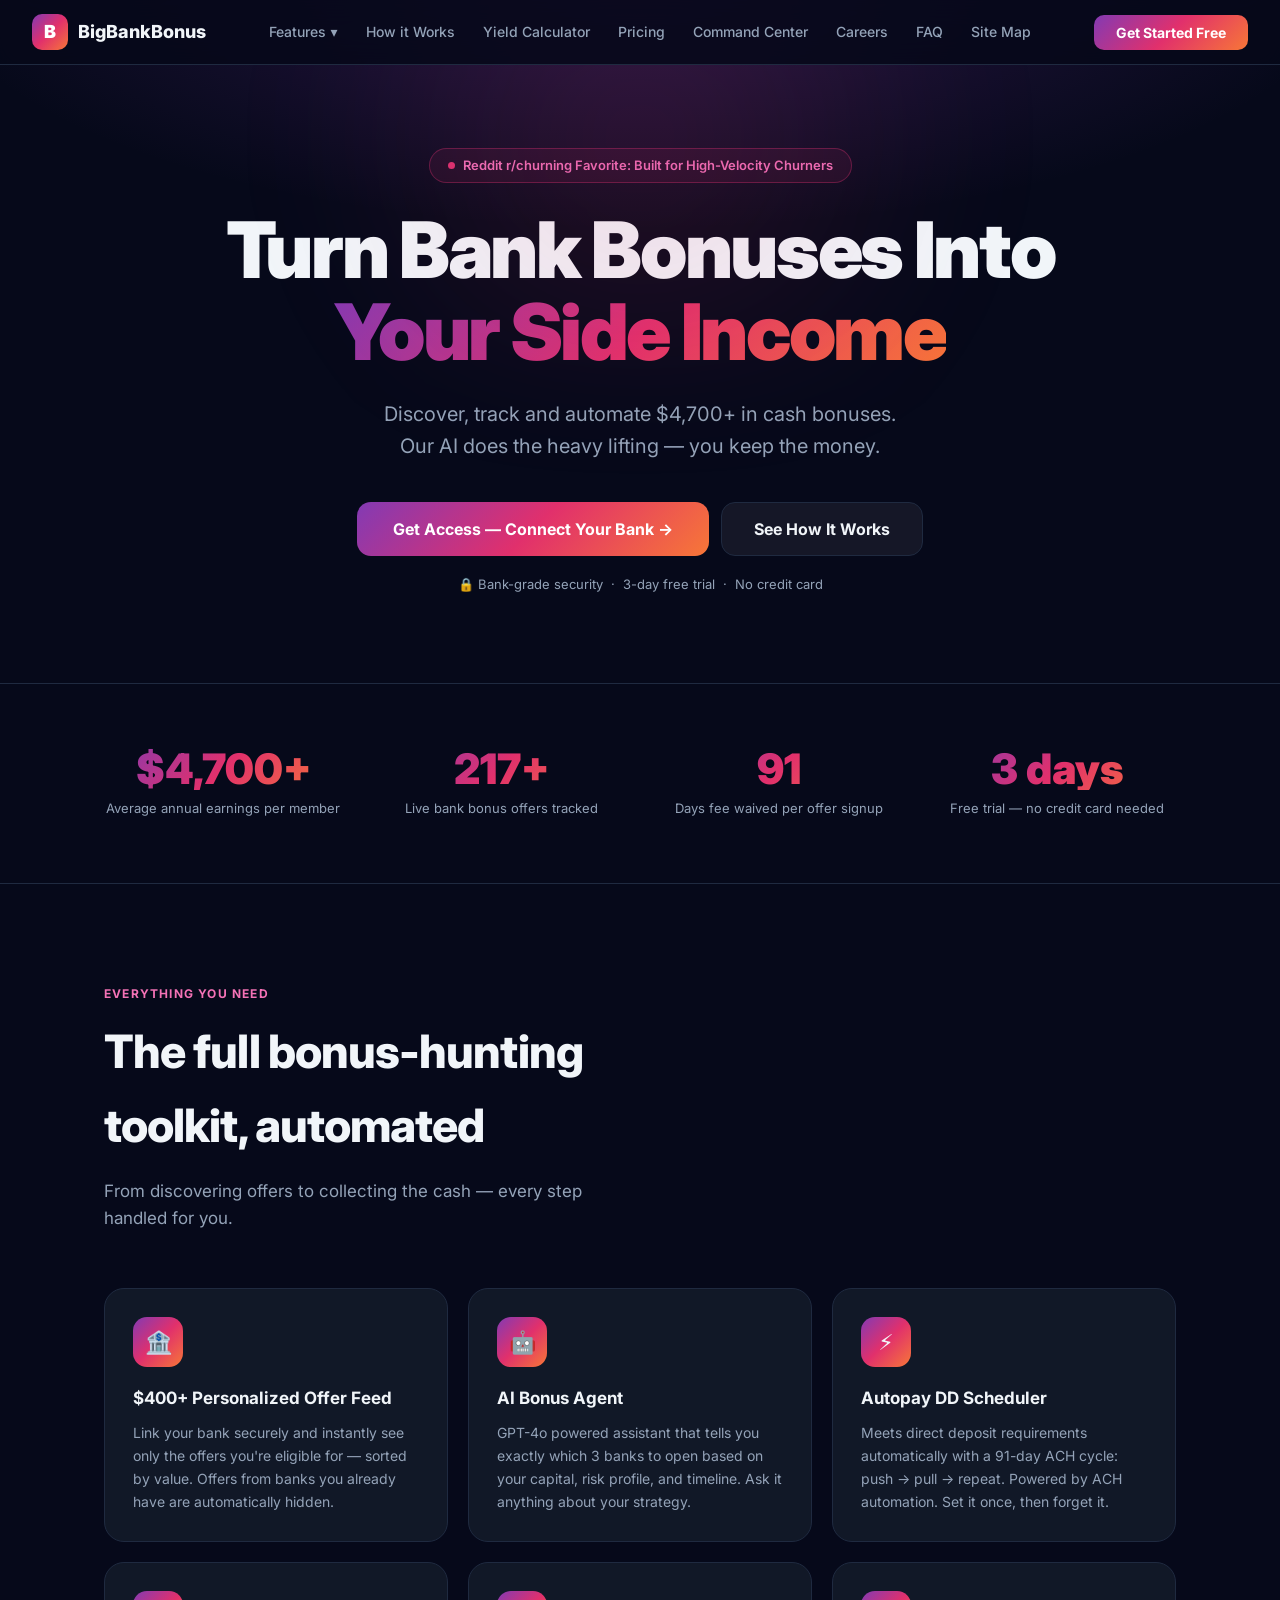
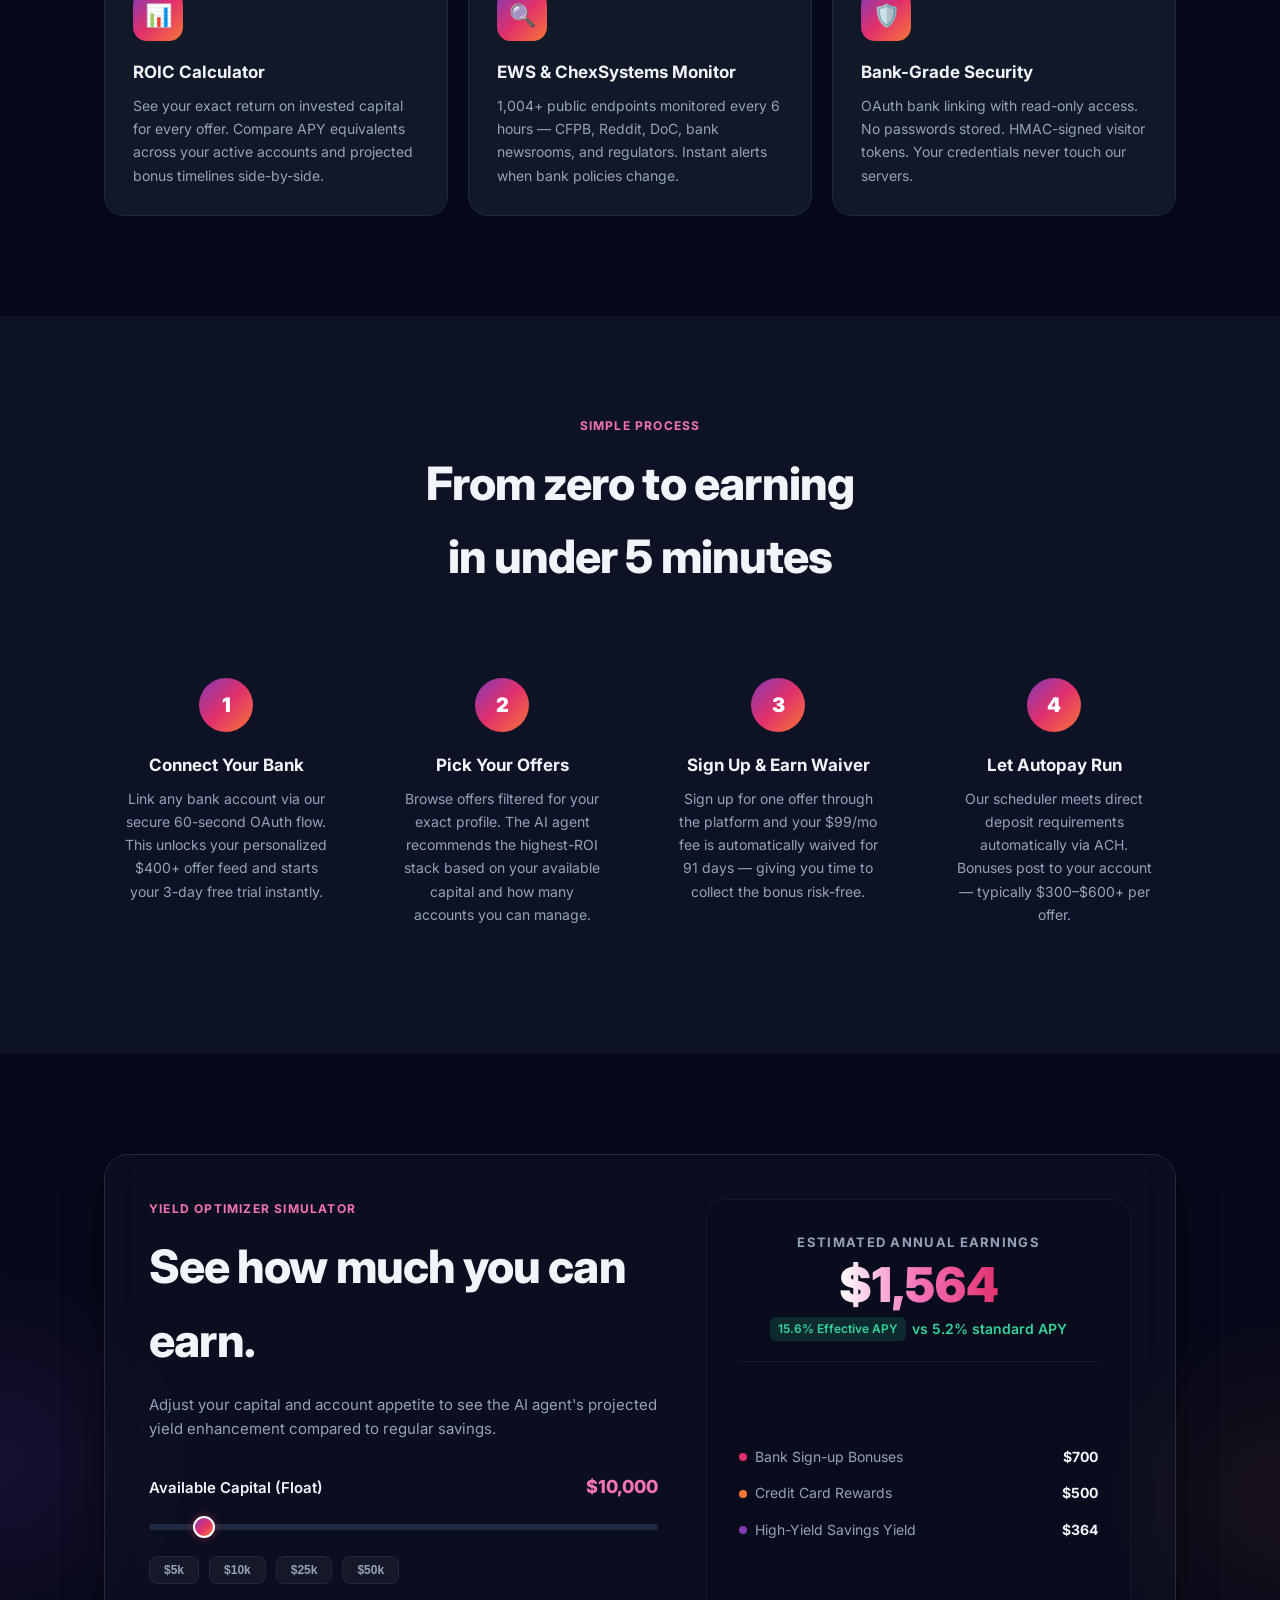
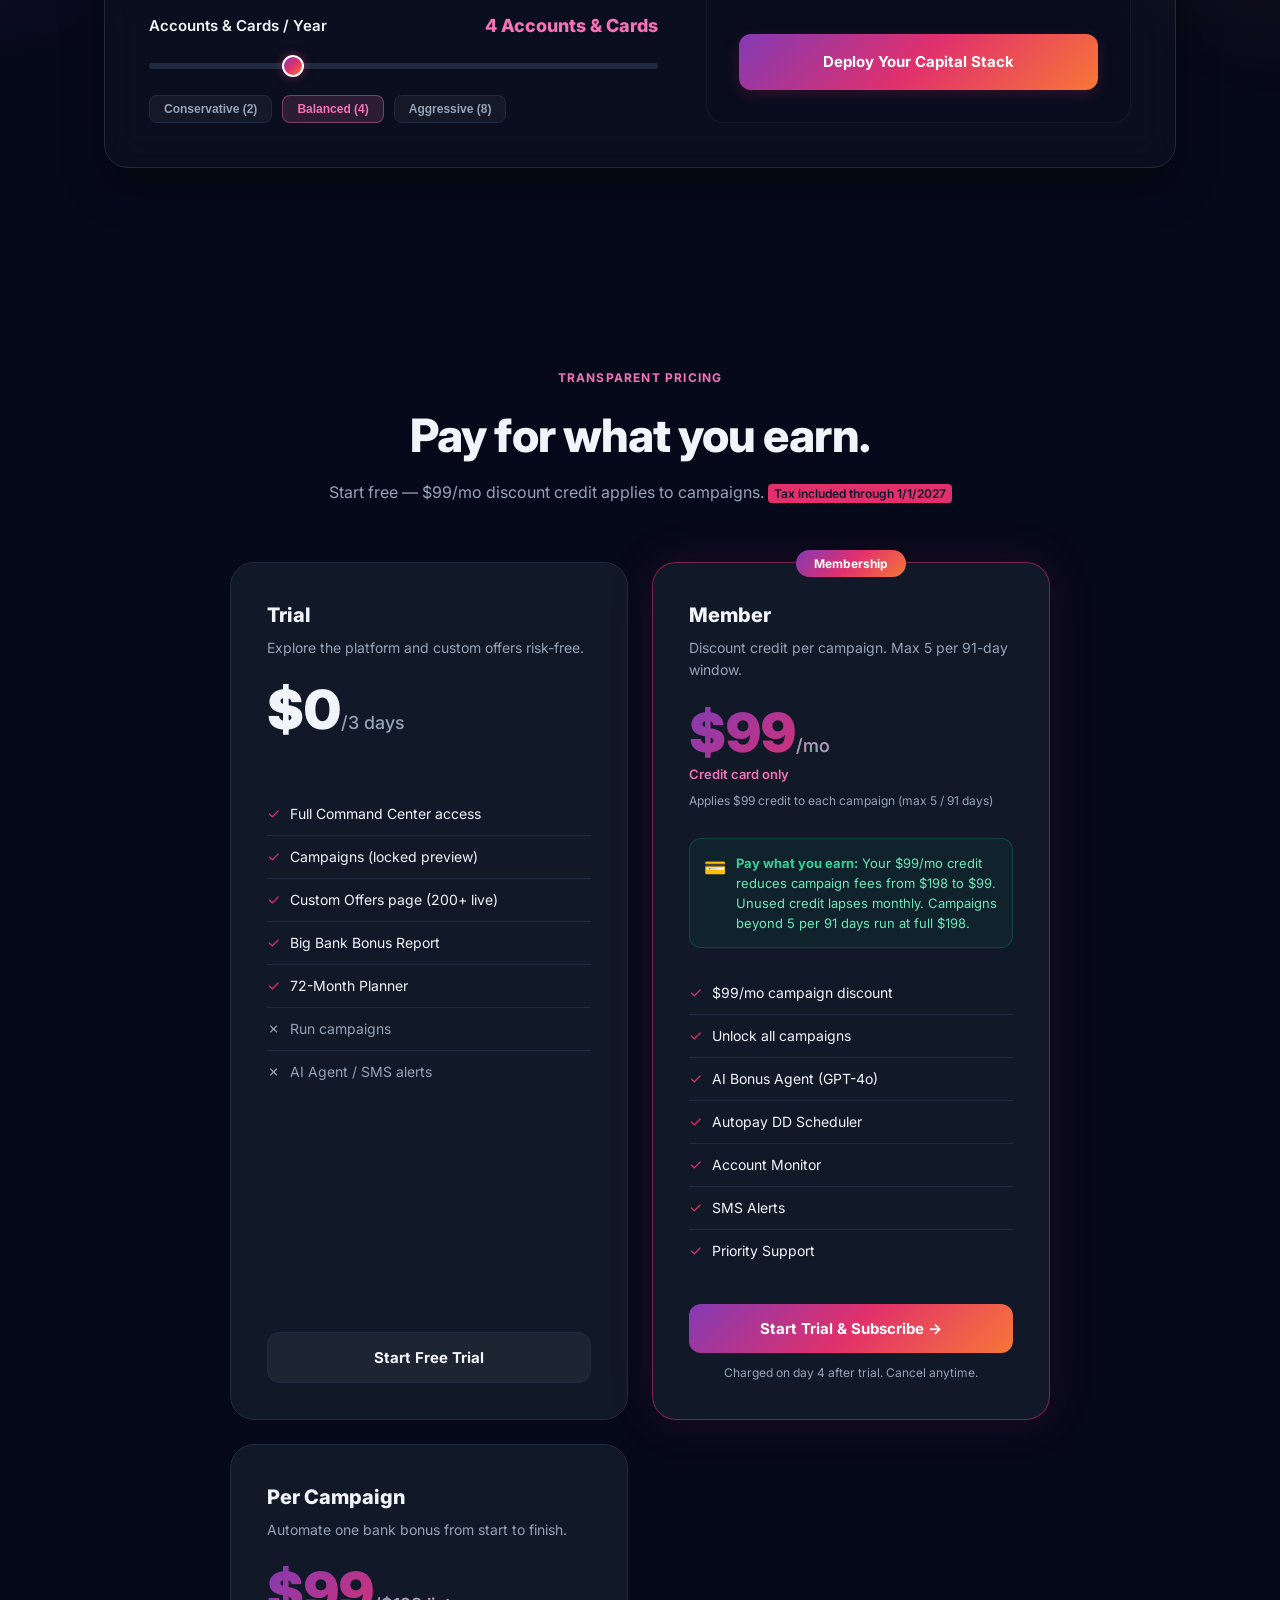
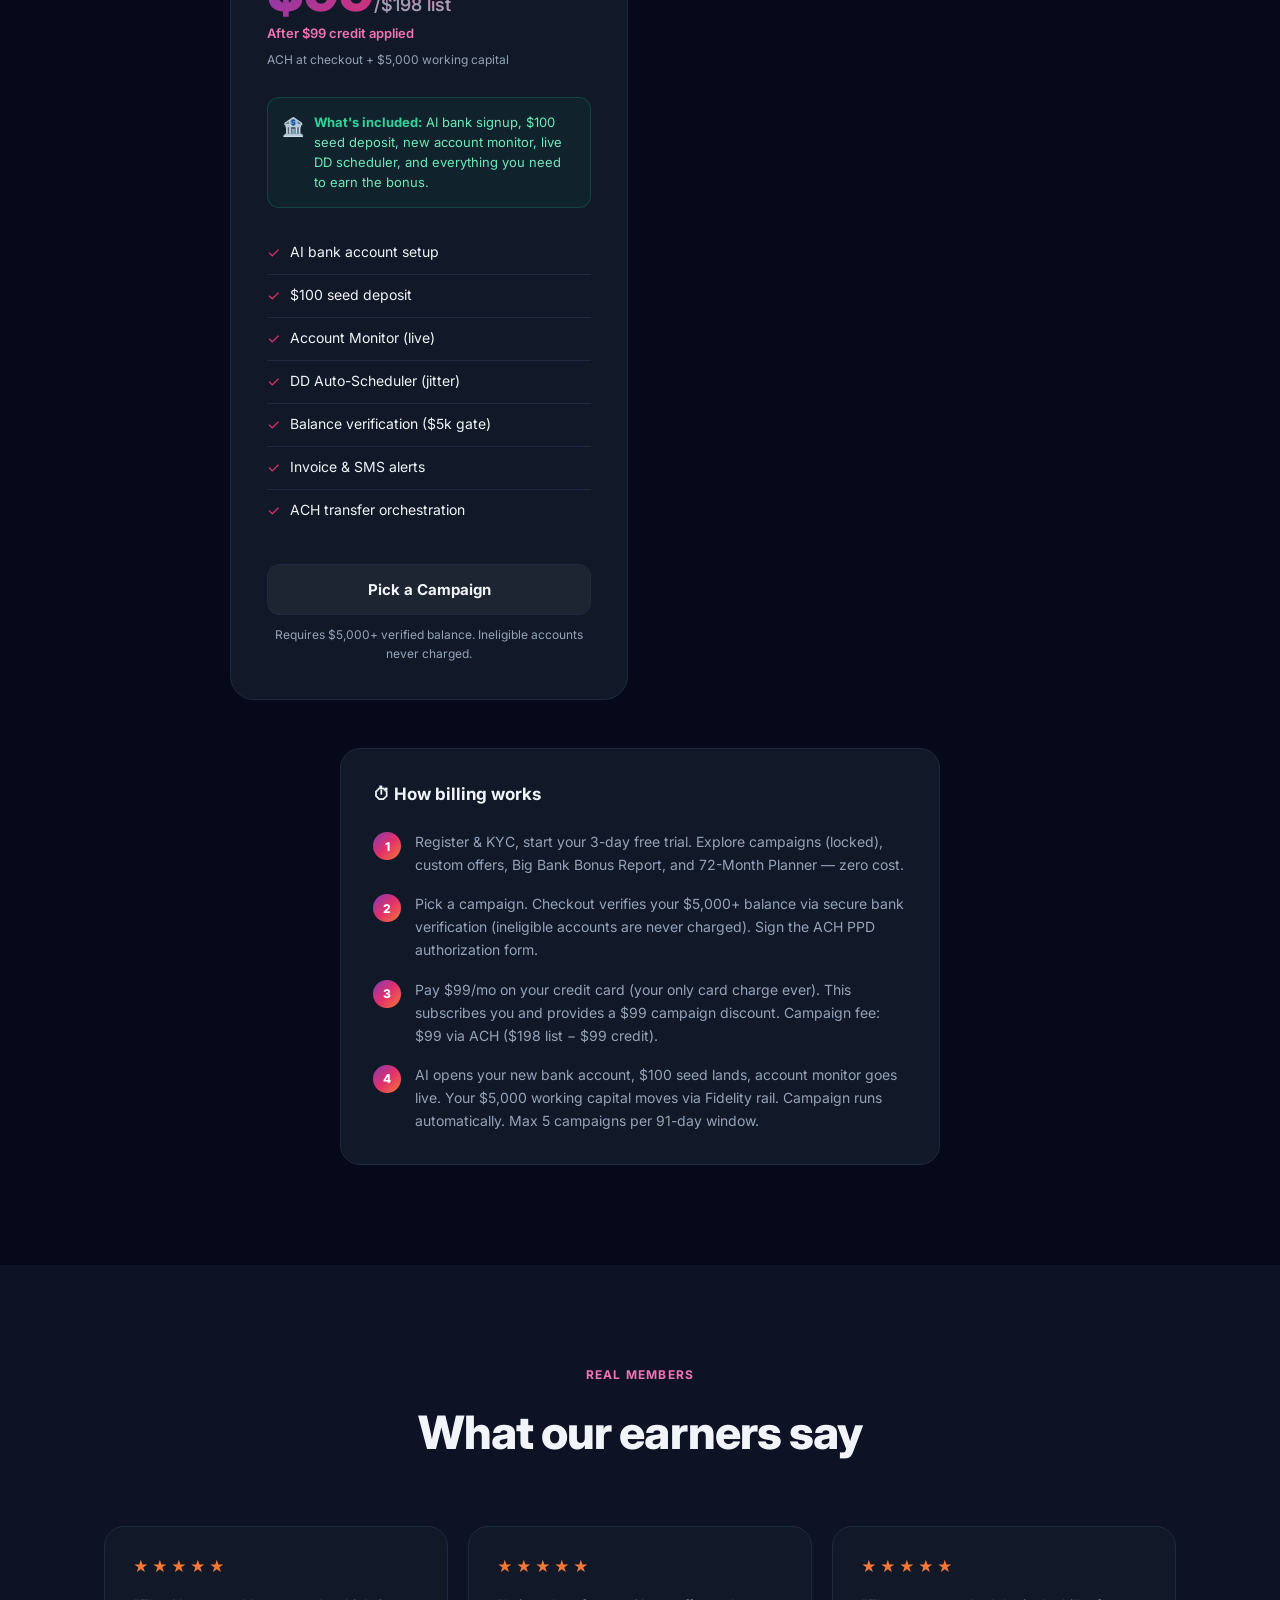
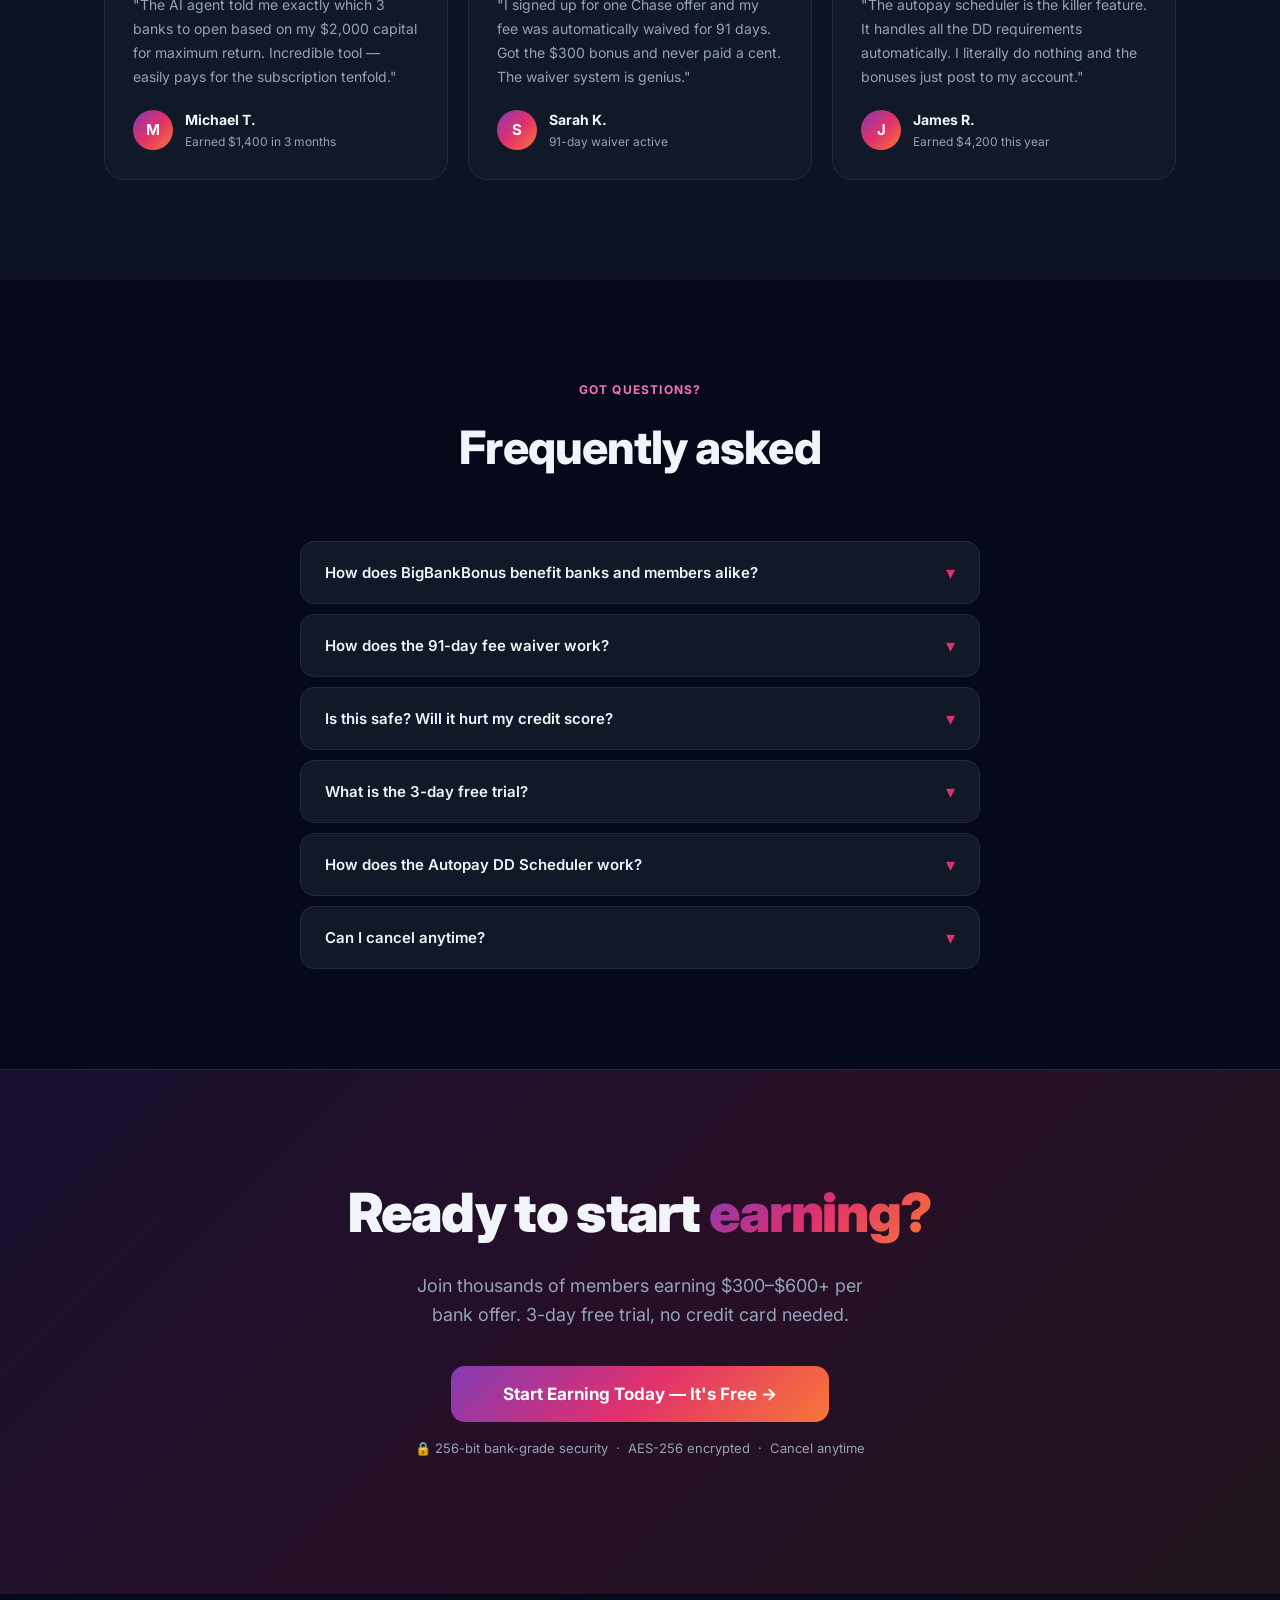
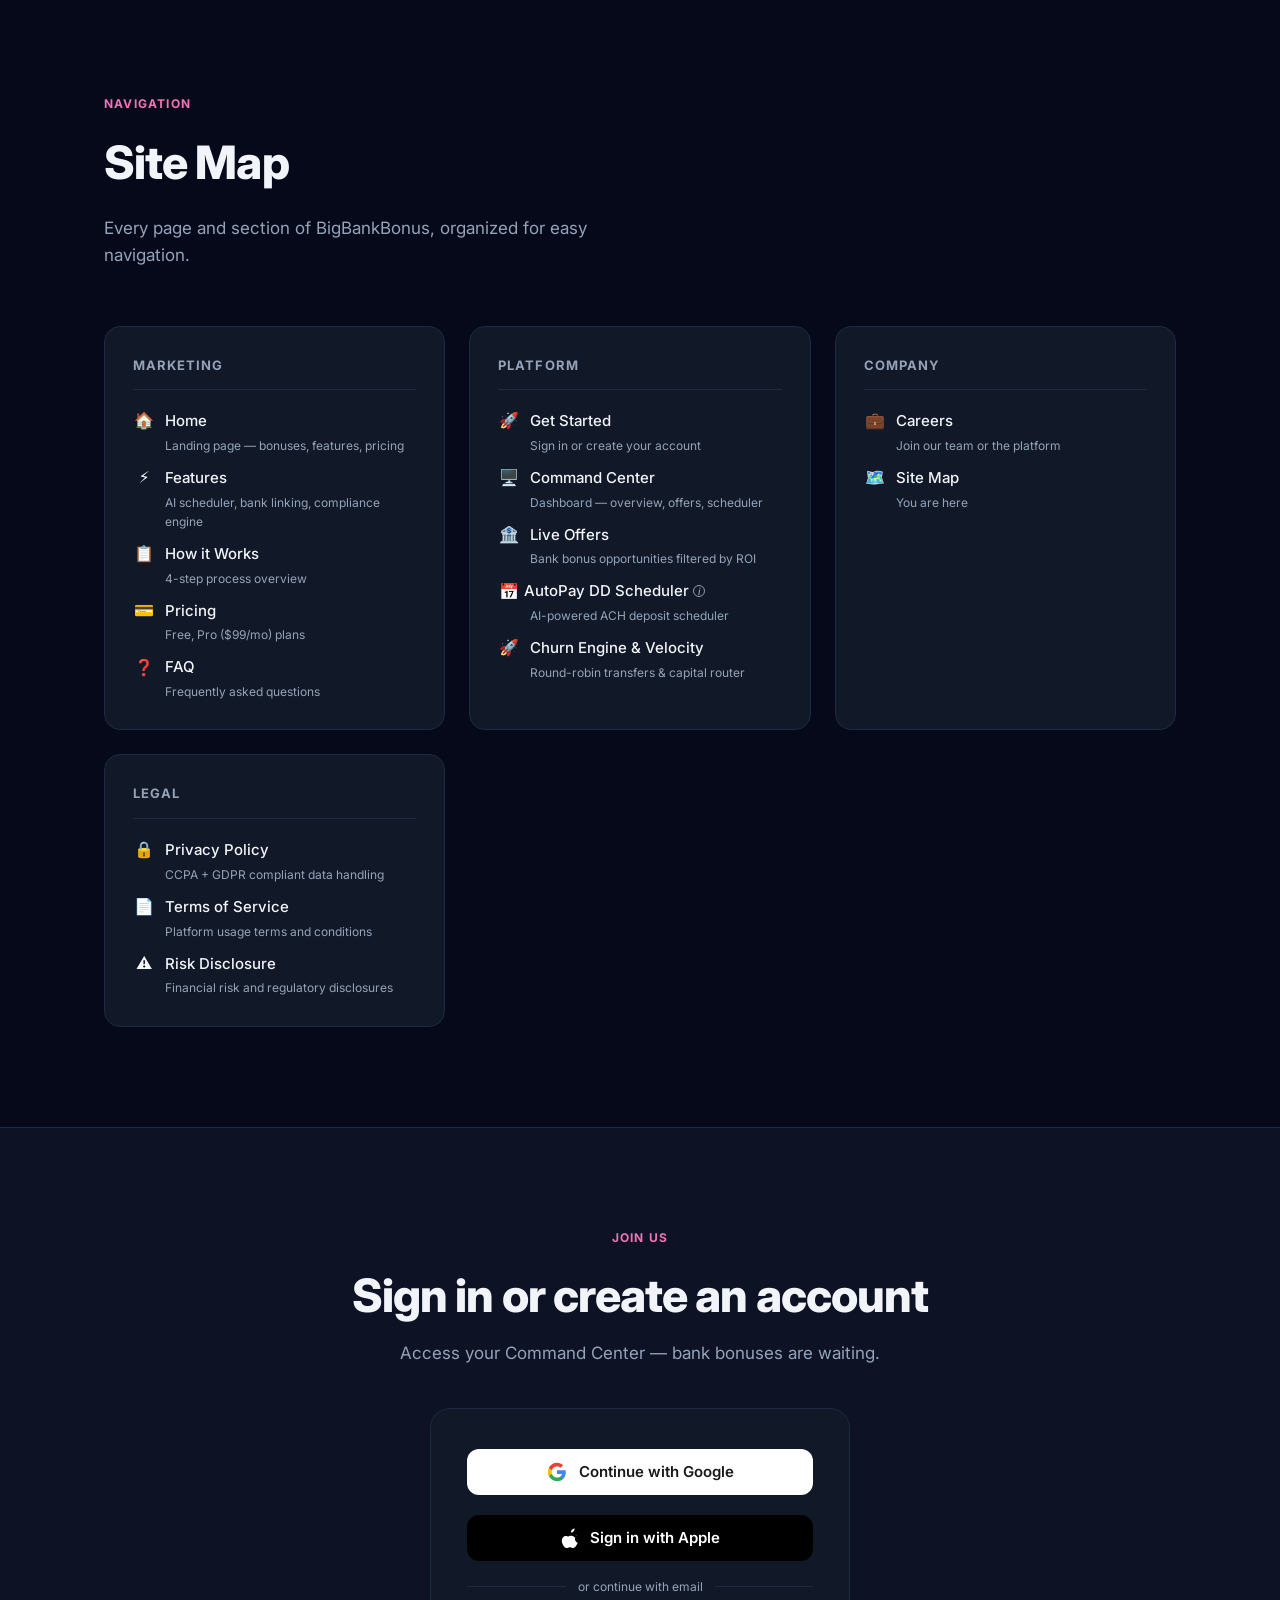
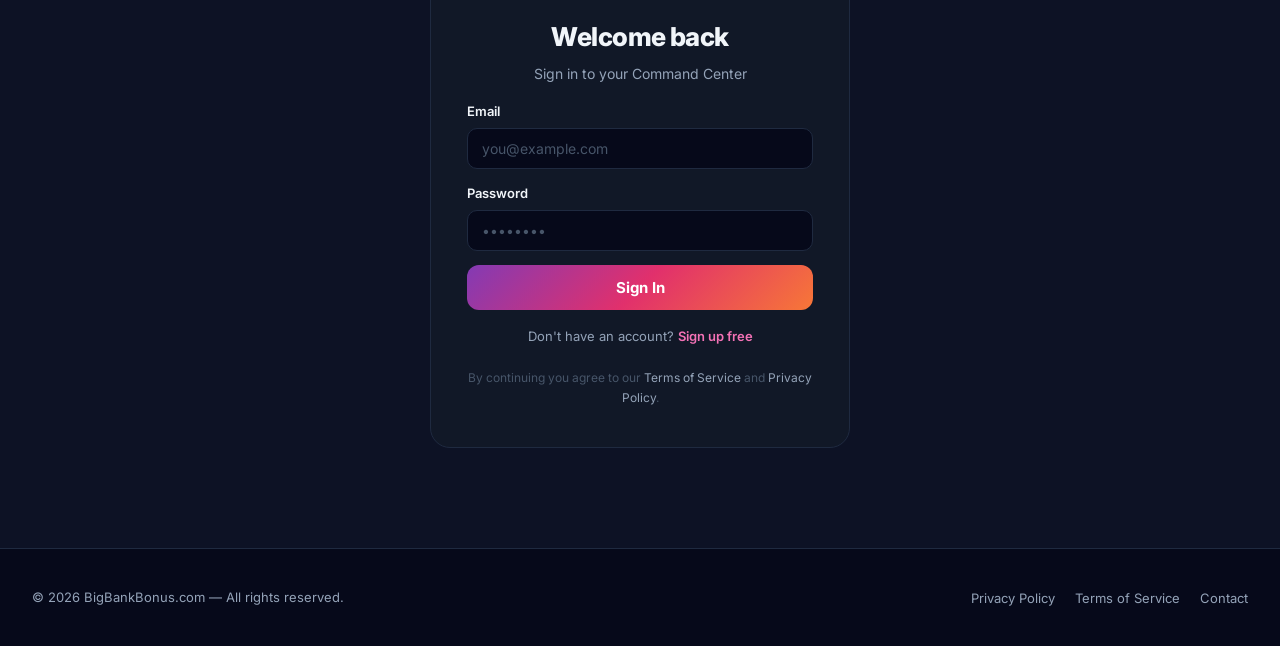
==== commit f3408cf4: "sync: update website with all changes since June 18 2026 New pages: b2b-dashboard, credits, dev-dash" ====
--- a/index.html
+++ b/index.html
@@ -9,21 +9,14 @@
   <link rel="preconnect" href="https://fonts.gstatic.com" crossorigin />
   <link href="https://fonts.googleapis.com/css2?family=Inter:wght@400;500;600;700;800;900&display=swap" rel="stylesheet" />
   <script src="https://cdn.plaid.com/link/v2/stable/link-initialize.js"></script>
+  <script src="https://accounts.google.com/gsi/client" async defer></script>
+  <!-- Shared theme tokens + backend plumbing (single source of truth; see css/theme.css, js/api.js) -->
+  <link rel="stylesheet" href="css/theme.css" />
+  <script src="js/api.js"></script>
   <style>
     *, *::before, *::after { box-sizing: border-box; margin: 0; padding: 0; }
 
-    :root {
-      --purple: #833AB4;
-      --pink:   #E1306C;
-      --orange: #F77737;
-      --grad: linear-gradient(135deg, #833AB4, #E1306C, #F77737);
-      --dark:  #06091a;
-      --dark2: #0d1225;
-      --card:  #111827;
-      --border:#1f2a40;
-      --text:  #f1f5f9;
-      --muted: #94a3b8;
-    }
+    /* :root theme tokens now live in css/theme.css (canonical source) */
 
     html { scroll-behavior: smooth; }
 
@@ -121,6 +114,16 @@
       position: absolute; inset: 0;
       background: radial-gradient(ellipse 80% 55% at 50% -5%, rgba(131,58,180,.28) 0%, transparent 70%);
       pointer-events: none;
+      z-index: 1;
+    }
+    #hero::after {
+      content: '';
+      position: absolute;
+      top: -15%; left: 20%; right: 20%; height: 70%;
+      background: radial-gradient(circle, rgba(225,48,108,0.14) 0%, transparent 75%);
+      filter: blur(60px);
+      pointer-events: none;
+      z-index: 0;
     }
     .hero-eyebrow { margin-bottom: 26px; }
     .hero-title {
@@ -177,9 +180,13 @@
     .features-grid { display: grid; grid-template-columns: repeat(auto-fit, minmax(280px, 1fr)); gap: 20px; }
     .feature-card {
       background: var(--card); border: 1px solid var(--border); border-radius: 20px;
-      padding: 28px; transition: border-color .25s, transform .25s;
-    }
-    .feature-card:hover { border-color: rgba(225,48,108,.45); transform: translateY(-3px); }
+      padding: 28px; transition: border-color 0.3s, transform 0.3s cubic-bezier(0.16, 1, 0.3, 1), box-shadow 0.3s;
+    }
+    .feature-card:hover {
+      border-color: rgba(225,48,108,.45);
+      transform: translateY(-5px);
+      box-shadow: 0 12px 30px rgba(0,0,0,0.3), 0 0 20px rgba(225,48,108,0.04);
+    }
     .feature-icon {
       width: 50px; height: 50px; border-radius: 14px;
       background: var(--grad);
@@ -212,11 +219,21 @@
     .plan-card {
       background: var(--card); border: 1px solid var(--border);
       border-radius: 24px; padding: 36px; display: flex; flex-direction: column;
+      transition: border-color 0.3s, transform 0.3s cubic-bezier(0.16, 1, 0.3, 1), box-shadow 0.3s;
+    }
+    .plan-card:hover {
+      border-color: rgba(225,48,108,.35);
+      transform: translateY(-8px);
+      box-shadow: 0 20px 40px rgba(0,0,0,0.4), 0 0 30px rgba(225,48,108,0.06);
     }
     .plan-card.featured {
       border-color: rgba(225,48,108,.5);
       box-shadow: 0 0 48px rgba(225,48,108,.12);
       position: relative;
+    }
+    .plan-card.featured:hover {
+      border-color: rgba(225,48,108,.8);
+      box-shadow: 0 20px 40px rgba(0,0,0,0.4), 0 0 48px rgba(225,48,108,.2);
     }
     .plan-badge {
       position: absolute; top: -13px; left: 50%; transform: translateX(-50%);
@@ -386,10 +403,16 @@
       border: 1.5px solid var(--border); background: var(--dark);
       transition: border-color .15s, background .15s;
     }
-    .bbb-offer-card:hover { border-color: rgba(201,169,110,.5); }
-    .bbb-offer-card.selected { border-color: #c9a96e; background: rgba(201,169,110,.09); }
+    .bbb-offer-card:hover { border-color: rgba(225,48,108,.5); }
+    .bbb-offer-card.selected { border-color: #E1306C; background: rgba(225,48,108,.09); }
     .bbb-offers-scroll { display: flex; flex-direction: column; gap: 10px; max-height: 320px; overflow-y: auto; padding-right: 2px; }
     .bbb-skip-link { display: block; text-align: center; margin-top: 12px; background: none; border: none; color: var(--muted); font-size: 13px; cursor: pointer; width: 100%; }
+    .chex-score-badge { display:flex;align-items:center;gap:14px;border-radius:12px;padding:14px 16px;margin-bottom:16px;border:1px solid; }
+    .chex-score-badge.clean { background:rgba(74,222,128,.07); border-color:rgba(74,222,128,.2); }
+    .chex-score-badge.second-chance { background:rgba(251,191,36,.07); border-color:rgba(251,191,36,.2); }
+    .chex-score-num { text-align:center;min-width:52px; }
+    .chex-score-num span { display:block;font-size:28px;font-weight:900;line-height:1; }
+    .chex-score-num small { font-size:10px;font-weight:700;text-transform:uppercase;letter-spacing:.05em; }
 
     /* ── Toast ── */
     #toast {
@@ -475,6 +498,20 @@
     .careers-google-btn:hover { box-shadow: 0 4px 20px rgba(0,0,0,.35); transform: translateY(-1px); }
     .careers-google-btn:disabled { opacity: .55; cursor: not-allowed; transform: none; }
     .careers-google-icon { width: 20px; height: 20px; flex-shrink: 0; }
+    .apple-btn {
+      width: 100%;
+      display: flex; align-items: center; justify-content: center; gap: 12px;
+      padding: 13px 20px;
+      background: #000;
+      border: none; border-radius: 12px;
+      font-size: 15px; font-weight: 600; color: #fff;
+      cursor: pointer; font-family: inherit;
+      transition: box-shadow .2s, transform .15s;
+      margin-bottom: 16px;
+    }
+    .apple-btn:hover { box-shadow: 0 4px 20px rgba(0,0,0,.5); transform: translateY(-1px); }
+    .apple-btn:disabled { opacity: .55; cursor: not-allowed; transform: none; }
+    .apple-icon { width: 17px; height: 20px; flex-shrink: 0; fill: #fff; }
     .careers-divider { display: flex; align-items: center; gap: 12px; margin-bottom: 20px; }
     .careers-divider-line { flex: 1; height: 1px; background: var(--border); }
     .careers-divider-text { font-size: 12px; color: var(--muted); white-space: nowrap; }
@@ -537,6 +574,238 @@
       vertical-align: middle; margin-right: 6px;
     }
 
+    /* ── Yield Estimator Simulator ── */
+    #estimator {
+      padding: 100px 0;
+      position: relative;
+      overflow: hidden;
+    }
+    #estimator::before {
+      content: '';
+      position: absolute;
+      width: 400px;
+      height: 400px;
+      background: radial-gradient(circle, rgba(131,58,180,0.14) 0%, transparent 70%);
+      top: 50%;
+      left: -200px;
+      transform: translateY(-50%);
+      pointer-events: none;
+    }
+    #estimator::after {
+      content: '';
+      position: absolute;
+      width: 400px;
+      height: 400px;
+      background: radial-gradient(circle, rgba(247,119,55,0.08) 0%, transparent 70%);
+      top: 30%;
+      right: -200px;
+      pointer-events: none;
+    }
+    .estimator-container {
+      background: rgba(17, 24, 39, 0.45);
+      border: 1px solid var(--border);
+      backdrop-filter: blur(20px);
+      -webkit-backdrop-filter: blur(20px);
+      border-radius: 24px;
+      padding: 44px;
+      box-shadow: 0 20px 40px rgba(0, 0, 0, 0.4);
+      display: grid;
+      grid-template-columns: 1.2fr 1fr;
+      gap: 48px;
+    }
+    @media(max-width: 900px) {
+      .estimator-container {
+        grid-template-columns: 1fr;
+        padding: 28px;
+        gap: 32px;
+      }
+    }
+    .estimator-controls {
+      display: flex;
+      flex-direction: column;
+      gap: 28px;
+    }
+    .estimator-title-group {
+      margin-bottom: 4px;
+    }
+    .slider-group {
+      display: flex;
+      flex-direction: column;
+      gap: 12px;
+    }
+    .slider-header {
+      display: flex;
+      justify-content: space-between;
+      align-items: center;
+    }
+    .slider-label {
+      font-size: 15px;
+      font-weight: 600;
+      color: var(--text);
+    }
+    .slider-val {
+      font-size: 18px;
+      font-weight: 800;
+      color: #f472b6;
+      font-family: inherit;
+    }
+    .slider-input-wrapper {
+      position: relative;
+      display: flex;
+      align-items: center;
+    }
+    /* Custom Range Input */
+    .estimator-range {
+      -webkit-appearance: none;
+      appearance: none;
+      width: 100%;
+      height: 6px;
+      border-radius: 999px;
+      background: #1f2a40;
+      outline: none;
+      margin: 10px 0;
+      transition: background 0.2s;
+    }
+    .estimator-range::-webkit-slider-thumb {
+      -webkit-appearance: none;
+      appearance: none;
+      width: 22px;
+      height: 22px;
+      border-radius: 50%;
+      background: var(--grad);
+      cursor: pointer;
+      border: 2px solid #fff;
+      box-shadow: 0 0 10px rgba(225,48,108,0.5);
+      transition: transform 0.1s, box-shadow 0.1s;
+    }
+    .estimator-range::-webkit-slider-thumb:hover {
+      transform: scale(1.15);
+      box-shadow: 0 0 15px rgba(225,48,108,0.8);
+    }
+    .estimator-range::-moz-range-thumb {
+      width: 20px;
+      height: 20px;
+      border-radius: 50%;
+      background: var(--grad);
+      cursor: pointer;
+      border: 2px solid #fff;
+      box-shadow: 0 0 10px rgba(225,48,108,0.5);
+      transition: transform 0.1s, box-shadow 0.1s;
+    }
+    .estimator-range::-moz-range-thumb:hover {
+      transform: scale(1.15);
+      box-shadow: 0 0 15px rgba(225,48,108,0.8);
+    }
+    
+    .preset-row {
+      display: flex;
+      gap: 10px;
+      margin-top: 4px;
+    }
+    .preset-btn {
+      background: rgba(255, 255, 255, 0.04);
+      border: 1px solid var(--border);
+      color: var(--muted);
+      padding: 6px 14px;
+      border-radius: 8px;
+      font-size: 12px;
+      font-weight: 600;
+      cursor: pointer;
+      transition: all 0.2s;
+    }
+    .preset-btn:hover, .preset-btn.active {
+      background: rgba(244, 114, 182, 0.15);
+      border-color: rgba(244, 114, 182, 0.4);
+      color: #f472b6;
+    }
+
+    .estimator-results {
+      background: rgba(6, 9, 26, 0.35);
+      border: 1px solid rgba(255, 255, 255, 0.04);
+      border-radius: 18px;
+      padding: 32px;
+      display: flex;
+      flex-direction: column;
+      justify-content: space-between;
+      position: relative;
+    }
+    .result-primary-wrap {
+      text-align: center;
+      margin-bottom: 20px;
+      padding-bottom: 20px;
+      border-bottom: 1px solid rgba(255, 255, 255, 0.06);
+    }
+    .result-lbl {
+      font-size: 13px;
+      font-weight: 700;
+      text-transform: uppercase;
+      letter-spacing: 0.1em;
+      color: var(--muted);
+      margin-bottom: 6px;
+    }
+    .result-big-val {
+      font-size: 48px;
+      font-weight: 900;
+      line-height: 1.1;
+      margin-bottom: 6px;
+      background: linear-gradient(to right, #fff, #f472b6, #e1306c);
+      -webkit-background-clip: text;
+      -webkit-text-fill-color: transparent;
+      display: inline-block;
+    }
+    .result-sub-yield {
+      font-size: 14px;
+      color: #34d399;
+      font-weight: 600;
+      display: flex;
+      align-items: center;
+      justify-content: center;
+      gap: 6px;
+    }
+    .result-sub-yield .apy-badge {
+      background: rgba(52, 211, 153, 0.15);
+      padding: 2px 8px;
+      border-radius: 6px;
+      font-size: 12px;
+    }
+    .breakdown-list {
+      display: flex;
+      flex-direction: column;
+      gap: 14px;
+      margin-bottom: 28px;
+    }
+    .breakdown-item {
+      display: flex;
+      justify-content: space-between;
+      align-items: center;
+      font-size: 14px;
+    }
+    .breakdown-name {
+      color: var(--muted);
+      display: flex;
+      align-items: center;
+      gap: 8px;
+    }
+    .breakdown-dot {
+      width: 8px;
+      height: 8px;
+      border-radius: 50%;
+    }
+    .breakdown-val {
+      font-weight: 700;
+      color: var(--text);
+    }
+    .estimator-cta {
+      width: 100%;
+      padding: 16px;
+      border-radius: 12px;
+      font-size: 15px;
+      display: block;
+      text-align: center;
+      text-decoration: none;
+      box-shadow: 0 4px 15px rgba(225,48,108,0.2);
+    }
+
     /* ── Scroll fade-in ── */
     .fade-in { opacity: 0; transform: translateY(22px); transition: opacity .65s ease, transform .65s ease; }
     .fade-in.visible { opacity: 1; transform: none; }
@@ -551,8 +820,17 @@
     <span>BigBankBonus</span>
   </a>
   <ul class="nav-links">
-    <li><a href="#features">Features</a></li>
+    <li>
+      <a href="#features">Features ▾</a>
+      <div class="dropdown">
+        <a href="#features"><span class="icon">📊</span> Feature Tour</a>
+        <a href="#estimator"><span class="icon">🧮</span> Yield Calculator</a>
+        <a href="velocity_simulator.html"><span class="icon">📈</span> Risk & Velocity Simulator</a>
+        <a href="command-center.html"><span class="icon">🛡️</span> Dev Command Center</a>
+      </div>
+    </li>
     <li><a href="#how">How it Works</a></li>
+    <li><a href="#estimator">Yield Calculator</a></li>
     <li><a href="#pricing">Pricing</a></li>
     <li><a href="command-center.html">Command Center</a></li>
     <li><a href="#careers">Careers</a></li>
@@ -564,6 +842,9 @@
 
 <!-- ── Hero ─────────────────────────────────────────────────── -->
 <section id="hero">
+  <div class="hero-eyebrow">
+    <span class="badge"><span class="dot"></span> Reddit r/churning Favorite: Built for High-Velocity Churners</span>
+  </div>
   <h1 class="hero-title">
     Turn Bank Bonuses Into<br>
     <span class="grad-text">Your Side Income</span>
@@ -580,7 +861,7 @@
       See How It Works
     </button>
   </div>
-  <p class="hero-note">🔒 Bank-grade Plaid security &nbsp;·&nbsp; 3-day free trial &nbsp;·&nbsp; No credit card</p>
+  <p class="hero-note">🔒 Bank-grade security &nbsp;·&nbsp; 3-day free trial &nbsp;·&nbsp; No credit card</p>
 </section>
 
 <!-- ── Stats ─────────────────────────────────────────────────── -->
@@ -617,7 +898,7 @@
       <div class="feature-card fade-in">
         <div class="feature-icon">🏦</div>
         <div class="feature-title">$400+ Personalized Offer Feed</div>
-        <div class="feature-desc">Link your bank via Plaid and instantly see only the offers you're eligible for — sorted by value. Offers from banks you already have are automatically hidden.</div>
+        <div class="feature-desc">Link your bank securely and instantly see only the offers you're eligible for — sorted by value. Offers from banks you already have are automatically hidden.</div>
       </div>
       <div class="feature-card fade-in">
         <div class="feature-icon">🤖</div>
@@ -627,7 +908,7 @@
       <div class="feature-card fade-in">
         <div class="feature-icon">⚡</div>
         <div class="feature-title">Autopay DD Scheduler</div>
-        <div class="feature-desc">Meets direct deposit requirements automatically with a 91-day ACH cycle: push → pull → repeat. Powered by Plaid Transfer. Set it once, then forget it.</div>
+        <div class="feature-desc">Meets direct deposit requirements automatically with a 91-day ACH cycle: push → pull → repeat. Powered by ACH automation. Set it once, then forget it.</div>
       </div>
       <div class="feature-card fade-in">
         <div class="feature-icon">📊</div>
@@ -642,7 +923,7 @@
       <div class="feature-card fade-in">
         <div class="feature-icon">🛡️</div>
         <div class="feature-title">Bank-Grade Security</div>
-        <div class="feature-desc">Plaid-powered bank linking with read-only access. No passwords stored. HMAC-signed visitor tokens. Your credentials never touch our servers.</div>
+        <div class="feature-desc">OAuth bank linking with read-only access. No passwords stored. HMAC-signed visitor tokens. Your credentials never touch our servers.</div>
       </div>
     </div>
   </div>
@@ -657,7 +938,7 @@
       <div class="step fade-in">
         <div class="step-num">1</div>
         <div class="step-title">Connect Your Bank</div>
-        <div class="step-desc">Link any bank account via Plaid's secure 60-second flow. This unlocks your personalized $400+ offer feed and starts your 3-day free trial instantly.</div>
+        <div class="step-desc">Link any bank account via our secure 60-second OAuth flow. This unlocks your personalized $400+ offer feed and starts your 3-day free trial instantly.</div>
       </div>
       <div class="step fade-in">
         <div class="step-num">2</div>
@@ -667,12 +948,98 @@
       <div class="step fade-in">
         <div class="step-num">3</div>
         <div class="step-title">Sign Up & Earn Waiver</div>
-        <div class="step-desc">Sign up for one offer through the platform and your $49/mo fee is automatically waived for 91 days — giving you time to collect the bonus risk-free.</div>
+        <div class="step-desc">Sign up for one offer through the platform and your $99/mo fee is automatically waived for 91 days — giving you time to collect the bonus risk-free.</div>
       </div>
       <div class="step fade-in">
         <div class="step-num">4</div>
         <div class="step-title">Let Autopay Run</div>
-        <div class="step-desc">Our scheduler meets direct deposit requirements automatically via Plaid. Bonuses post to your account — typically $300–$600+ per offer.</div>
+        <div class="step-desc">Our scheduler meets direct deposit requirements automatically via ACH. Bonuses post to your account — typically $300–$600+ per offer.</div>
+      </div>
+    </div>
+  </div>
+</section>
+
+<!-- ── Yield Estimator Simulator ───────────────────────────── -->
+<section id="estimator" class="fade-in">
+  <div class="container">
+    <div class="estimator-container">
+      <div class="estimator-controls">
+        <div class="estimator-title-group">
+          <div class="section-label">Yield Optimizer Simulator</div>
+          <h2 class="section-title">See how much you can earn.</h2>
+          <p style="color:var(--muted); font-size:15px;">Adjust your capital and account appetite to see the AI agent's projected yield enhancement compared to regular savings.</p>
+        </div>
+
+        <!-- Slider 1: Capital -->
+        <div class="slider-group">
+          <div class="slider-header">
+            <span class="slider-label">Available Capital (Float)</span>
+            <span class="slider-val" id="capital-val">$10,000</span>
+          </div>
+          <div class="slider-input-wrapper">
+            <input type="range" min="1000" max="100000" step="1000" value="10000" class="estimator-range" id="capital-range" />
+          </div>
+          <div class="preset-row">
+            <button class="preset-btn" onclick="setCapitalPreset(5000)">$5k</button>
+            <button class="preset-btn active" id="preset-cap-10k" onclick="setCapitalPreset(10000)">$10k</button>
+            <button class="preset-btn" onclick="setCapitalPreset(25000)">$25k</button>
+            <button class="preset-btn" onclick="setCapitalPreset(50000)">$50k</button>
+          </div>
+        </div>
+
+        <!-- Slider 2: Accounts/Cards -->
+        <div class="slider-group">
+          <div class="slider-header">
+            <span class="slider-label">Accounts & Cards / Year</span>
+            <span class="slider-val" id="accounts-val">4 Accounts & Cards</span>
+          </div>
+          <div class="slider-input-wrapper">
+            <input type="range" min="1" max="12" step="1" value="4" class="estimator-range" id="accounts-range" />
+          </div>
+          <div class="preset-row">
+            <button class="preset-btn" onclick="setAccountsPreset(2)">Conservative (2)</button>
+            <button class="preset-btn active" id="preset-acc-mid" onclick="setAccountsPreset(4)">Balanced (4)</button>
+            <button class="preset-btn" onclick="setAccountsPreset(8)">Aggressive (8)</button>
+          </div>
+        </div>
+      </div>
+
+      <!-- Results panel -->
+      <div class="estimator-results">
+        <div class="result-primary-wrap">
+          <div class="result-lbl">Estimated Annual Earnings</div>
+          <div class="result-big-val" id="total-earnings">$1,460</div>
+          <div class="result-sub-yield">
+            <span class="apy-badge"><span id="effective-apy">14.6%</span> Effective APY</span>
+            <span>vs 5.2% standard APY</span>
+          </div>
+        </div>
+
+        <div class="breakdown-list">
+          <div class="breakdown-item">
+            <span class="breakdown-name">
+              <span class="breakdown-dot" style="background:var(--pink)"></span>
+              Bank Sign-up Bonuses
+            </span>
+            <span class="breakdown-val" id="bank-bonus-val">$700</span>
+          </div>
+          <div class="breakdown-item">
+            <span class="breakdown-name">
+              <span class="breakdown-dot" style="background:var(--orange)"></span>
+              Credit Card Rewards
+            </span>
+            <span class="breakdown-val" id="cc-bonus-val">$500</span>
+          </div>
+          <div class="breakdown-item">
+            <span class="breakdown-name">
+              <span class="breakdown-dot" style="background:var(--purple)"></span>
+              High-Yield Savings Yield
+            </span>
+            <span class="breakdown-val" id="hysa-yield-val">$260</span>
+          </div>
+        </div>
+
+        <a href="#trial" class="grad-btn estimator-cta" onclick="openModal('trial')">Deploy Your Capital Stack</a>
       </div>
     </div>
   </div>
@@ -683,7 +1050,7 @@
   <div class="container">
     <div class="section-label fade-in" style="text-align:center">Transparent pricing</div>
     <h2 class="section-title fade-in" style="text-align:center;margin-bottom:8px">Pay for what you earn.</h2>
-    <p class="fade-in" style="text-align:center;color:var(--muted);font-size:16px;margin-bottom:0">Start free — $49/mo discount credit applies to campaigns. <span style="background:#c9a96e;color:#0f172a;padding:2px 6px;border-radius:4px;font-size:12px;font-weight:600">Tax included through 1/1/2027</span></p>
+    <p class="fade-in" style="text-align:center;color:var(--muted);font-size:16px;margin-bottom:0">Start free — $99/mo discount credit applies to campaigns. <span style="background:#E1306C;color:#0f172a;padding:2px 6px;border-radius:4px;font-size:12px;font-weight:600">Tax included through 1/1/2027</span></p>
 
     <div class="pricing-grid">
       <!-- Trial Plan -->
@@ -709,15 +1076,15 @@
         <div class="plan-badge">Membership</div>
         <div class="plan-name">Member</div>
         <div class="plan-desc">Discount credit per campaign. Max 5 per 91-day window.</div>
-        <div class="plan-price grad-text">$49<span style="-webkit-text-fill-color:var(--muted)">/mo</span></div>
+        <div class="plan-price grad-text">$99<span style="-webkit-text-fill-color:var(--muted)">/mo</span></div>
         <div class="plan-note">Credit card only</div>
-        <div class="plan-achnote">Applies $49 credit to each campaign (max 5 / 91 days)</div>
+        <div class="plan-achnote">Applies $99 credit to each campaign (max 5 / 91 days)</div>
         <div class="waiver-box">
           <span class="gift">💳</span>
-          <p><strong>Pay what you earn:</strong> Your $49/mo credit reduces campaign fees from $148 to $99. Unused credit lapses monthly. Campaigns beyond 5 per 91 days run at full $148.</p>
+          <p><strong>Pay what you earn:</strong> Your $99/mo credit reduces campaign fees from $198 to $99. Unused credit lapses monthly. Campaigns beyond 5 per 91 days run at full $198.</p>
         </div>
         <ul class="plan-features">
-          <li><span class="check">✓</span> $49/mo campaign discount</li>
+          <li><span class="check">✓</span> $99/mo campaign discount</li>
           <li><span class="check">✓</span> Unlock all campaigns</li>
           <li><span class="check">✓</span> AI Bonus Agent (GPT-4o)</li>
           <li><span class="check">✓</span> Autopay DD Scheduler</li>
@@ -733,8 +1100,8 @@
       <div class="plan-card fade-in">
         <div class="plan-name">Per Campaign</div>
         <div class="plan-desc">Automate one bank bonus from start to finish.</div>
-        <div class="plan-price grad-text">$99<span style="-webkit-text-fill-color:var(--muted)">/$148 list</span></div>
-        <div class="plan-note">After $49 credit applied</div>
+        <div class="plan-price grad-text">$99<span style="-webkit-text-fill-color:var(--muted)">/$198 list</span></div>
+        <div class="plan-note">After $99 credit applied</div>
         <div class="plan-achnote">ACH at checkout + $5,000 working capital</div>
         <div class="waiver-box">
           <span class="gift">🏦</span>
@@ -745,7 +1112,7 @@
           <li><span class="check">✓</span> $100 seed deposit</li>
           <li><span class="check">✓</span> Account Monitor (live)</li>
           <li><span class="check">✓</span> DD Auto-Scheduler (jitter)</li>
-          <li><span class="check">✓</span> Plaid verification ($5k gate)</li>
+          <li><span class="check">✓</span> Balance verification ($5k gate)</li>
           <li><span class="check">✓</span> Invoice &amp; SMS alerts</li>
           <li><span class="check">✓</span> ACH transfer orchestration</li>
         </ul>
@@ -764,11 +1131,11 @@
         </div>
         <div class="billing-step">
           <div class="num">2</div>
-          <p>Pick a campaign. Checkout verifies your $5,000+ balance via Plaid (ineligible accounts are never charged). Sign the ACH PPD authorization form.</p>
+          <p>Pick a campaign. Checkout verifies your $5,000+ balance via secure bank verification (ineligible accounts are never charged). Sign the ACH PPD authorization form.</p>
         </div>
         <div class="billing-step">
           <div class="num">3</div>
-          <p>Pay $49/mo on your credit card (your only card charge ever). This subscribes you and provides a $49 campaign discount. Campaign fee: $99 via ACH ($148 list − $49 credit).</p>
+          <p>Pay $99/mo on your credit card (your only card charge ever). This subscribes you and provides a $99 campaign discount. Campaign fee: $99 via ACH ($198 list − $99 credit).</p>
         </div>
         <div class="billing-step">
           <div class="num">4</div>
@@ -840,7 +1207,7 @@
           How does the 91-day fee waiver work?
           <span class="arrow">▾</span>
         </button>
-        <div class="faq-a">When you sign up for any bank bonus offer through BigBankBonus, your $49/mo subscription fee is automatically waived for 91 days. Since most bonuses pay $300–$600+, the platform pays for itself before you're ever charged. The waiver resets each time you sign up for a new offer.</div>
+        <div class="faq-a">When you sign up for any bank bonus offer through BigBankBonus, your $99/mo subscription fee is automatically waived for 91 days. Since most bonuses pay $300–$600+, the platform pays for itself before you're ever charged. The waiver resets each time you sign up for a new offer.</div>
       </div>
       <div class="faq-item fade-in">
         <button class="faq-q" onclick="toggleFaq(this)">
@@ -854,14 +1221,14 @@
           What is the 3-day free trial?
           <span class="arrow">▾</span>
         </button>
-        <div class="faq-a">When you connect your bank via Plaid, your 3-day free trial starts immediately — no credit card required. You get full access to all Pro features. On day 4, $49 is debited from your linked bank via ACH. Cancel before day 4 and you pay absolutely nothing.</div>
+        <div class="faq-a">When you connect your bank, your 3-day free trial starts immediately — no credit card required. You get full access to all Pro features. On day 4, $99 is debited from your linked bank via ACH. Cancel before day 4 and you pay absolutely nothing.</div>
       </div>
       <div class="faq-item fade-in">
         <button class="faq-q" onclick="toggleFaq(this)">
           How does the Autopay DD Scheduler work?
           <span class="arrow">▾</span>
         </button>
-        <div class="faq-a">The scheduler uses Plaid Transfer to automate the direct deposit requirements that most bank bonuses require. It runs a 91-day cycle — ACH push (credit to your bonus bank) then ACH pull (debit back) — repeating as needed. You set it up once and the system handles everything.</div>
+        <div class="faq-a">The scheduler uses automated ACH transfers to fulfill the direct deposit requirements that most bank bonuses require. It runs a 91-day cycle — ACH push (credit to your bonus bank) then ACH pull (debit back) — repeating as needed. You set it up once and the system handles everything.</div>
       </div>
       <div class="faq-item fade-in">
         <button class="faq-q" onclick="toggleFaq(this)">
@@ -882,7 +1249,7 @@
     Start Earning Today — It's Free →
   </button>
   <p style="margin-top:16px;font-size:13px;color:var(--muted)" class="fade-in">
-    🔒 Secured by Plaid &nbsp;·&nbsp; Bank-grade encryption &nbsp;·&nbsp; Cancel anytime
+    🔒 256-bit bank-grade security &nbsp;·&nbsp; AES-256 encrypted &nbsp;·&nbsp; Cancel anytime
   </p>
 </section>
 
@@ -903,7 +1270,7 @@
           </li>
           <li>
             <a href="#features"><span class="sm-icon">⚡</span> Features</a>
-            <span class="sm-desc">AI scheduler, Plaid linking, compliance engine</span>
+            <span class="sm-desc">AI scheduler, bank linking, compliance engine</span>
           </li>
           <li>
             <a href="#how"><span class="sm-icon">📋</span> How it Works</a>
@@ -911,7 +1278,7 @@
           </li>
           <li>
             <a href="#pricing"><span class="sm-icon">💳</span> Pricing</a>
-            <span class="sm-desc">Free, Pro ($49/mo) plans</span>
+            <span class="sm-desc">Free, Pro ($99/mo) plans</span>
           </li>
           <li>
             <a href="#faq"><span class="sm-icon">❓</span> FAQ</a>
@@ -936,8 +1303,15 @@
             <span class="sm-desc">Bank bonus opportunities filtered by ROI</span>
           </li>
           <li>
-            <a href="command-center.html#scheduler"><span class="sm-icon">📅</span> Autopay Scheduler</a>
+            <a href="command-center.html#scheduler" style="position: relative; display: inline-flex; align-items: center; gap: 4px;">
+              <span class="sm-icon">📅</span> AutoPay DD Scheduler
+              <span style="font-size: 10px; opacity: 0.6; cursor: help; border: 1px solid currentColor; border-radius: 50%; width: 12px; height: 12px; display: inline-flex; align-items: center; justify-content: center; font-style: italic;" title="Automated ACH direct deposit cycles">i</span>
+            </a>
             <span class="sm-desc">AI-powered ACH deposit scheduler</span>
+          </li>
+          <li>
+            <a href="command-center.html#velocity"><span class="sm-icon">🚀</span> Churn Engine & Velocity</a>
+            <span class="sm-desc">Round-robin transfers & capital router</span>
           </li>
         </ul>
       </div>
@@ -994,6 +1368,13 @@
       Continue with Google
     </button>
 
+    <button class="apple-btn" id="careers-apple-btn" onclick="careersSignInWithApple()">
+      <svg class="apple-icon" viewBox="0 0 814 1000" xmlns="http://www.w3.org/2000/svg">
+        <path d="M788.1 340.9c-5.8 4.5-108.2 62.2-108.2 190.5 0 148.4 130.3 200.9 134.2 202.2-.6 3.2-20.7 71.9-68.7 141.9-42.8 61.6-87.5 123.1-155.5 123.1s-85.5-39.5-164-39.5c-76 0-103.7 40.8-165.9 40.8s-105-37.6-147.8-97.8c-49.3-68.7-89.8-172.4-89.8-271.7 0-154.8 100.7-236.6 199.6-236.6 51.6 0 94.4 33.7 127.8 33.7 32.6 0 82.6-35.7 141.5-35.7 22.8 0 114.2 2.3 174.8 84.2zm-174.5-180.1c28.3-32.1 48.2-76.8 48.2-121.5 0-6.2-.5-12.3-1.7-17.4-45.2 1.7-98.2 29.7-131.2 65.6-26.3 29.7-50.3 74.2-50.3 119.5 0 6.7 1.1 13.4 1.6 15.4 2.8.6 7.3 1.1 11.9 1.1 40.3 0 90.7-26.4 121.5-62.7z"/>
+      </svg>
+      Sign in with Apple
+    </button>
+
     <div class="careers-divider">
       <div class="careers-divider-line"></div>
       <span class="careers-divider-text">or continue with email</span>
@@ -1056,25 +1437,16 @@
     const btn = document.getElementById('careers-google-btn');
     btn.disabled = true;
     btn.innerHTML = `<span class="careers-spinner"></span> Connecting to Google…`;
-    let attempts = 0;
-    const poll = setInterval(() => {
-      attempts++;
-      if (window.google && google.accounts && google.accounts.id) {
-        clearInterval(poll);
-        google.accounts.id.initialize({
-          client_id: '1018665176191-6ho6drj9jujmsrbnnt2at2aougdlo3nr.apps.googleusercontent.com',
-          callback:  careersHandleGoogleCredential,
-          ux_mode:   'popup',
-        });
-        google.accounts.id.prompt(n => {
-          if (n.isNotDisplayed() || n.isSkippedMoment())
-            window.location.href = BBB_API + '/api/v1/auth/oauth/google';
-        });
-      } else if (attempts > 20) {
-        clearInterval(poll);
-        window.location.href = BBB_API + '/api/v1/auth/oauth/google';
-      }
-    }, 150);
+    const dest = encodeURIComponent(window.location.origin + '/command-center.html');
+    window.location.href = BBB_API + '/api/v1/auth/oauth/google?return_to=' + dest;
+  }
+
+  function careersSignInWithApple() {
+    const btn = document.getElementById('careers-apple-btn');
+    btn.disabled = true;
+    btn.innerHTML = '<span class="careers-spinner"></span> Redirecting to Apple…';
+    const dest = encodeURIComponent(window.location.origin + '/command-center.html');
+    window.location.href = BBB_API + '/api/v1/auth/oauth/apple?return_to=' + dest;
   }
 
   async function careersHandleGoogleCredential(response) {
@@ -1090,6 +1462,7 @@
       if (!res.ok) { const e = await res.json().catch(()=>({})); throw new Error(e.detail || 'Authentication failed'); }
       const data = await res.json();
       localStorage.setItem('bbb_access_token', data.access_token);
+      if (data.refresh_token) localStorage.setItem('bbb_refresh_token', data.refresh_token);
       careersShowAlert('Signed in! Redirecting…', 'success');
       setTimeout(() => { window.location.href = 'command-center.html'; }, 600);
     } catch (err) {
@@ -1121,6 +1494,7 @@
       if (!res.ok) { const e = await res.json().catch(()=>({})); throw new Error(e.detail || (_careersMode === 'signup' ? 'Registration failed' : 'Invalid email or password')); }
       const data = await res.json();
       localStorage.setItem('bbb_access_token', data.access_token);
+      if (data.refresh_token) localStorage.setItem('bbb_refresh_token', data.refresh_token);
       careersShowAlert('Success! Redirecting…', 'success');
       setTimeout(() => { window.location.href = 'command-center.html'; }, 600);
     } catch (err) {
@@ -1164,6 +1538,12 @@
       </svg>
       Continue with Google
     </button>
+    <button class="apple-btn" id="modal-apple-btn" type="button" onclick="modalSignInWithApple()" style="margin-top:-8px;width:100%;">
+      <svg class="apple-icon" viewBox="0 0 814 1000" xmlns="http://www.w3.org/2000/svg">
+        <path d="M788.1 340.9c-5.8 4.5-108.2 62.2-108.2 190.5 0 148.4 130.3 200.9 134.2 202.2-.6 3.2-20.7 71.9-68.7 141.9-42.8 61.6-87.5 123.1-155.5 123.1s-85.5-39.5-164-39.5c-76 0-103.7 40.8-165.9 40.8s-105-37.6-147.8-97.8c-49.3-68.7-89.8-172.4-89.8-271.7 0-154.8 100.7-236.6 199.6-236.6 51.6 0 94.4 33.7 127.8 33.7 32.6 0 82.6-35.7 141.5-35.7 22.8 0 114.2 2.3 174.8 84.2zm-174.5-180.1c28.3-32.1 48.2-76.8 48.2-121.5 0-6.2-.5-12.3-1.7-17.4-45.2 1.7-98.2 29.7-131.2 65.6-26.3 29.7-50.3 74.2-50.3 119.5 0 6.7 1.1 13.4 1.6 15.4 2.8.6 7.3 1.1 11.9 1.1 40.3 0 90.7-26.4 121.5-62.7z"/>
+      </svg>
+      Sign in with Apple
+    </button>
     <div class="careers-divider" id="modal-google-divider" style="margin-bottom:20px;">
       <div class="careers-divider-line"></div>
       <span class="careers-divider-text">or sign up with email</span>
@@ -1208,10 +1588,10 @@
     <!-- KYC pre-screen step — shown after auth, before funnel continues -->
     <form id="bbb-kyc-form" onsubmit="handleKyc(event)" style="display:none">
       <!-- Trust badge -->
-      <div style="display:flex;align-items:center;gap:12px;background:rgba(201,169,110,.07);border:1px solid rgba(201,169,110,.18);border-radius:12px;padding:12px 16px;margin-bottom:22px">
+      <div style="display:flex;align-items:center;gap:12px;background:rgba(225,48,108,.07);border:1px solid rgba(225,48,108,.18);border-radius:12px;padding:12px 16px;margin-bottom:22px">
         <span style="font-size:22px;flex-shrink:0">🔒</span>
         <div>
-          <div style="font-size:11px;font-weight:800;letter-spacing:.06em;color:#c9a96e;text-transform:uppercase">Identity Verification</div>
+          <div style="font-size:11px;font-weight:800;letter-spacing:.06em;color:#E1306C;text-transform:uppercase">Identity Verification</div>
           <div style="font-size:12px;color:var(--muted);margin-top:2px">256-bit encrypted · takes 60 seconds · required for compliance</div>
         </div>
       </div>
@@ -1282,7 +1662,14 @@
       </div>
     </form>
 
-    <!-- Offer selection step — shown after Plaid link -->
+    <!-- ChexSystems results step — shown after KYC PII -->
+    <div id="bbb-chex-step" style="display:none">
+      <div id="bbb-chex-score-banner"></div>
+      <div class="bbb-offers-scroll" id="bbb-chex-banks-list"></div>
+      <button class="grad-btn bbb-submit" id="bbb-chex-continue-btn" style="margin-top:14px" onclick="_continueFromChex()">View My Offers →</button>
+    </div>
+
+    <!-- Offer selection step — shown after bank link -->
     <div id="bbb-offers-step" style="display:none">
       <div class="bbb-offers-scroll" id="bbb-offers-list"></div>
       <div class="bbb-error" id="bbb-offers-error"></div>
@@ -1349,6 +1736,109 @@
   const statsSection = document.getElementById('stats');
   if (statsSection) statsObserver.observe(statsSection);
 
+  // ── Yield Estimator Simulator Logic ─────────────────────────────
+  const capRange = document.getElementById('capital-range');
+  const accRange = document.getElementById('accounts-range');
+  const capVal = document.getElementById('capital-val');
+  const accVal = document.getElementById('accounts-val');
+
+  const totalEarningsEl = document.getElementById('total-earnings');
+  const effectiveApyEl = document.getElementById('effective-apy');
+  const bankBonusEl = document.getElementById('bank-bonus-val');
+  const ccBonusEl = document.getElementById('cc-bonus-val');
+  const hysaYieldEl = document.getElementById('hysa-yield-val');
+
+  function calculateYield() {
+    if (!capRange || !accRange) return;
+    const C = parseInt(capRange.value);
+    const A = parseInt(accRange.value);
+
+    // Format display inputs
+    capVal.textContent = '$' + C.toLocaleString();
+    accVal.textContent = A + (A === 1 ? ' Account / Card' : ' Accounts & Cards');
+
+    // Calculate distributions
+    // Assume each bank bonus requires on average $2000 of capital float (deposit requirements, ACH float)
+    // Up to a logical maximum bank account limit based on accounts count
+    const maxPossibleBankAccounts = Math.max(1, Math.floor(C / 2000));
+    const bankAccounts = Math.min(Math.max(1, Math.round(A * 0.5)), maxPossibleBankAccounts);
+    const bankBonuses = bankAccounts * 350; // Avg $350 bank bonus
+
+    // Credit cards don't tie up capital float, but require spending.
+    const ccCount = Math.max(0, A - bankAccounts);
+    const ccBonuses = ccCount * 250; // Avg $250 credit card bonus/rewards
+
+    // Capital float tied up in bank accounts
+    const capitalTiedUp = bankAccounts * 1500; // Assume $1500 average deposit held
+    const remainingCapital = Math.max(0, C - capitalTiedUp);
+    const hysaYield = remainingCapital * 0.052; // 5.2% standard APY on idle capital
+
+    const total = bankBonuses + ccBonuses + hysaYield;
+    const effApy = C > 0 ? (total / C) * 100 : 0;
+
+    // Update outputs with animations or smooth updates
+    totalEarningsEl.textContent = '$' + Math.round(total).toLocaleString();
+    effectiveApyEl.textContent = effApy.toFixed(1) + '%';
+    bankBonusEl.textContent = '$' + bankBonuses.toLocaleString();
+    ccBonusEl.textContent = '$' + ccBonuses.toLocaleString();
+    hysaYieldEl.textContent = '$' + Math.round(hysaYield).toLocaleString();
+
+    // Toggle active classes on presets
+    updatePresetHighlights(C, A);
+  }
+
+  function setCapitalPreset(val) {
+    if (capRange) {
+      capRange.value = val;
+      calculateYield();
+    }
+  }
+
+  function setAccountsPreset(val) {
+    if (accRange) {
+      accRange.value = val;
+      calculateYield();
+    }
+  }
+
+  function updatePresetHighlights(C, A) {
+    // For capital presets
+    const capButtons = document.querySelectorAll('.slider-group:nth-of-type(1) .preset-btn');
+    capButtons.forEach(btn => {
+      const valStr = btn.textContent.replace('$', '').replace('k', '');
+      const val = parseInt(valStr) * 1000;
+      if (val === C) {
+        btn.classList.add('active');
+      } else {
+        btn.classList.remove('active');
+      }
+    });
+
+    // For accounts presets
+    const accButtons = document.querySelectorAll('.slider-group:nth-of-type(2) .preset-btn');
+    accButtons.forEach(btn => {
+      let match = false;
+      const numMatch = btn.textContent.match(/\d+/);
+      if (numMatch) {
+        const val = parseInt(numMatch[0]);
+        if (val === A) match = true;
+      }
+      
+      if (match) {
+        btn.classList.add('active');
+      } else {
+        btn.classList.remove('active');
+      }
+    });
+  }
+
+  if (capRange && accRange) {
+    capRange.addEventListener('input', calculateYield);
+    accRange.addEventListener('input', calculateYield);
+    // Trigger initial calculation
+    setTimeout(calculateYield, 100);
+  }
+
   // ── Sticky nav shadow on scroll ────────────────────────────────
   window.addEventListener('scroll', () => {
     document.querySelector('nav').style.boxShadow =
@@ -1358,26 +1848,11 @@
 
 <!-- ── Backend Integration ─────────────────────────────────────── -->
 <script>
-  const _isLocal = ['localhost', '127.0.0.1'].includes(window.location.hostname);
-  const BBB_API = (window.BBB_API_BASE || (_isLocal ? 'http://localhost:8000' : 'https://bigbb-api-prod.onrender.com')).replace(/\/$/, '');
+  // BBB_API, _csrfHeaders, _apiFetch (+ csrf-cookie prime) now come from js/api.js (shared, loaded in <head>).
   let _bbbIntent = 'free';
   let _bbbToken = localStorage.getItem('bbb_access_token') || null;
   let _kycToken = null;
   let _kycEmail = null;
-
-  function _csrfHeaders(extra = {}) {
-    const token = document.cookie.split('; ').find(r => r.startsWith('csrf_token='))?.split('=')[1] || '';
-    return { 'Content-Type': 'application/json', 'X-CSRF-Token': token, ...extra };
-  }
-
-  // Wrapper: always send cookies cross-origin so CSRF double-submit works (localhost:5500 → :8000)
-  const _rawFetch = window.fetch.bind(window);
-  function _apiFetch(url, opts = {}) { return _rawFetch(url, { credentials: 'include', ...opts }); }
-
-  // Prime the csrf_token cookie by hitting any GET on the backend
-  (async () => {
-    try { await _apiFetch(`${BBB_API}/api/v1/banks`); } catch (_) {}
-  })();
 
   // ── KYC pre-screen step ────────────────────────────────────────
   function _fmtDob(el) {
@@ -1415,21 +1890,19 @@
       const ssn4 = document.getElementById('kyc-ssn4').value.trim();
       if (!/^\d{4}$/.test(ssn4)) throw new Error('Please enter the last 4 digits of your SSN');
 
+      const firstName = document.getElementById('kyc-first').value.trim();
+      const lastName  = document.getElementById('kyc-last').value.trim();
+      const email     = document.getElementById('kyc-email').value.trim();
+      const phone     = document.getElementById('kyc-phone').value.trim().replace(/\D/g, '');
+      const address   = document.getElementById('kyc-address').value.trim();
+      const city      = document.getElementById('kyc-city').value.trim();
+      const state     = document.getElementById('kyc-state').value.trim().toUpperCase();
+      const zip       = document.getElementById('kyc-zip').value.trim();
+
       const res = await _apiFetch(`${BBB_API}/api/v1/kyc/pii`, {
         method: 'POST',
         headers: _csrfHeaders({ 'Authorization': `Bearer ${_kycToken}` }),
-        body: JSON.stringify({
-          first_name: document.getElementById('kyc-first').value.trim(),
-          last_name:  document.getElementById('kyc-last').value.trim(),
-          email:      document.getElementById('kyc-email').value.trim(),
-          phone:      document.getElementById('kyc-phone').value.trim().replace(/\D/g, ''),
-          dob,
-          ssn4,
-          address:    document.getElementById('kyc-address').value.trim(),
-          city:       document.getElementById('kyc-city').value.trim(),
-          state:      document.getElementById('kyc-state').value.trim().toUpperCase(),
-          zip:        document.getElementById('kyc-zip').value.trim(),
-        }),
+        body: JSON.stringify({ first_name: firstName, last_name: lastName, email, phone, dob, ssn4, address, city, state, zip }),
       });
       const data = await res.json();
       if (!res.ok) {
@@ -1439,6 +1912,23 @@
         throw new Error(detail);
       }
       if (data.session_id) localStorage.setItem('bbb_kyc_session', data.session_id);
+
+      // ChexSystems screen — runs immediately after PII is accepted
+      btn.innerHTML = '<span class="bbb-spinner"></span>Screening profile…';
+      try {
+        const chexRes = await _apiFetch(`${BBB_API}/api/v1/kyc/chexsystems`, {
+          method: 'POST',
+          headers: _csrfHeaders({ 'Authorization': `Bearer ${_kycToken}` }),
+          body: JSON.stringify({ pii: { first_name: firstName, last_name: lastName, dob, address, city, state, zip } }),
+        });
+        if (chexRes.ok) {
+          const chexData = await chexRes.json();
+          _showChexStep(chexData);
+          return;
+        }
+      } catch (_) {}
+
+      // Fallback: ChexSystems unavailable — proceed normally
       closeModal();
       await _executeIntent(_kycEmail, _kycToken);
     } catch (err) {
@@ -1454,25 +1944,16 @@
     const btn = document.getElementById('modal-google-btn');
     btn.disabled = true;
     btn.innerHTML = `<span class="bbb-spinner"></span> Connecting to Google…`;
-    let attempts = 0;
-    const poll = setInterval(() => {
-      attempts++;
-      if (window.google && google.accounts && google.accounts.id) {
-        clearInterval(poll);
-        google.accounts.id.initialize({
-          client_id: '1018665176191-6ho6drj9jujmsrbnnt2at2aougdlo3nr.apps.googleusercontent.com',
-          callback:  modalHandleGoogleCredential,
-          ux_mode:   'popup',
-        });
-        google.accounts.id.prompt(n => {
-          if (n.isNotDisplayed() || n.isSkippedMoment())
-            window.location.href = BBB_API + '/api/v1/auth/oauth/google';
-        });
-      } else if (attempts > 20) {
-        clearInterval(poll);
-        window.location.href = BBB_API + '/api/v1/auth/oauth/google';
-      }
-    }, 150);
+    const dest = encodeURIComponent(window.location.origin + '/command-center.html');
+    window.location.href = BBB_API + '/api/v1/auth/oauth/google?return_to=' + dest;
+  }
+
+  function modalSignInWithApple() {
+    const btn = document.getElementById('modal-apple-btn');
+    btn.disabled = true;
+    btn.innerHTML = '<span class="bbb-spinner"></span> Redirecting to Apple…';
+    const dest = encodeURIComponent(window.location.origin + '/command-center.html');
+    window.location.href = BBB_API + '/api/v1/auth/oauth/apple?return_to=' + dest;
   }
 
   async function modalHandleGoogleCredential(response) {
@@ -1494,6 +1975,7 @@
       }
       const data = await res.json();
       localStorage.setItem('bbb_access_token', data.access_token);
+      if (data.refresh_token) localStorage.setItem('bbb_refresh_token', data.refresh_token);
       _bbbToken = data.access_token;
       errEl.textContent = 'Signed in successfully!';
       
@@ -1528,7 +2010,7 @@
       free:      'Create Your Free Account',
     };
     const subs = {
-      bank_link: 'Register to link your bank via Plaid and start earning.',
+      bank_link: 'Register to link your bank securely and start earning.',
       trial:     'Get full Pro access free for 3 days — no credit card.',
       free:      'Browse offers and explore the platform at no cost.',
     };
@@ -1540,9 +2022,10 @@
     _applyAuthMode('register');
     document.getElementById('bbb-error').textContent = '';
     form.reset();
-    document.getElementById('bbb-kyc-form').style.display   = 'none';
+    document.getElementById('bbb-kyc-form').style.display    = 'none';
+    document.getElementById('bbb-chex-step').style.display   = 'none';
     document.getElementById('bbb-offers-step').style.display = 'none';
-    document.getElementById('bbb-toggle-row').style.display = '';
+    document.getElementById('bbb-toggle-row').style.display  = '';
     document.getElementById('bbb-modal').style.display = 'flex';
     setTimeout(() => document.getElementById('bbb-email').focus(), 50);
   }
@@ -1648,7 +2131,8 @@
           body: JSON.stringify({ email, password }),
         });
         if (!loginRes.ok) throw new Error('Account created — please sign in.');
-        token = (await loginRes.json()).access_token;
+        const _ld1 = await loginRes.json(); token = _ld1.access_token;
+        if (_ld1.refresh_token) localStorage.setItem('bbb_refresh_token', _ld1.refresh_token);
 
       } else {
         const loginRes = await _apiFetch(`${BBB_API}/api/v1/auth/login`, {
@@ -1660,7 +2144,8 @@
           const err = await loginRes.json().catch(() => ({}));
           throw new Error(err.detail || 'Invalid email or password.');
         }
-        token = (await loginRes.json()).access_token;
+        const _ld2 = await loginRes.json(); token = _ld2.access_token;
+        if (_ld2.refresh_token) localStorage.setItem('bbb_refresh_token', _ld2.refresh_token);
       }
 
       if (token) localStorage.setItem('bbb_access_token', token);
@@ -1682,6 +2167,22 @@
 
   // ── Post-auth intent execution ─────────────────────────────────
   async function _executeIntent(email, token) {
+    const pendingPartnerCode = localStorage.getItem('bbb_partner_invite_code');
+    if (pendingPartnerCode && token) {
+      try {
+        const linkRes = await _apiFetch(`${BBB_API}/api/v1/auth/link-partner`, {
+          method: 'POST',
+          headers: _csrfHeaders({ 'Authorization': `Bearer ${token}` }),
+          body: JSON.stringify({ invite_code: pendingPartnerCode }),
+        });
+        if (linkRes.ok) {
+          const linkData = await linkRes.json();
+          showToast(`Linked with partner ${linkData.partner_name || ''}!`);
+          localStorage.removeItem('bbb_partner_invite_code');
+        }
+      } catch (_) {}
+    }
+
     if (_bbbIntent === 'trial') {
       showToast('Redirecting to checkout…');
       try {
@@ -1787,7 +2288,7 @@
       card.innerHTML = `
         <div style="display:flex;justify-content:space-between;align-items:center">
           <div style="font-weight:800;font-size:15px">${opp.bank_name}</div>
-          <div style="font-size:20px;font-weight:900;color:#c9a96e">$${opp.bonus_amount.toLocaleString()}</div>
+          <div style="font-size:20px;font-weight:900;color:#E1306C">$${opp.bonus_amount.toLocaleString()}</div>
         </div>
         <div style="display:flex;gap:14px;margin-top:6px;font-size:12px;color:var(--muted);flex-wrap:wrap">
           <span>Deposit $${opp.required_deposit.toLocaleString()}</span>
@@ -1857,6 +2358,152 @@
     closeModal();
     window.location.href = 'command-center.html?bank_linked=true';
   }
+
+  // ── ChexSystems results step ───────────────────────────────────
+  function _showChexStep(chexData) {
+    const { score = 0, second_chance = false, suggested_banks = [] } = chexData;
+
+    document.getElementById('bbb-modal-title-text').textContent = 'Your Risk Profile';
+    document.getElementById('bbb-modal-sub').textContent = second_chance
+      ? 'Some history detected — matched you to eligible offers only.'
+      : 'Clean profile — all top-tier offers unlocked.';
+    document.getElementById('bbb-auth-form').style.display  = 'none';
+    document.getElementById('bbb-kyc-form').style.display   = 'none';
+    document.getElementById('bbb-toggle-row').style.display = 'none';
+
+    const scoreColor = second_chance ? '#fbbf24' : '#4ade80';
+    const scoreLabel = second_chance ? '2nd Chance' : score < 25 ? 'Excellent' : 'Good';
+    const badgeClass = second_chance ? 'second-chance' : 'clean';
+    const headingText = second_chance
+      ? 'Soft-pull offers matched to your profile'
+      : 'You qualify for all offers — sorted by bonus';
+    const subText = second_chance
+      ? 'Hard-pull banks suppressed to protect your ChexSystems record from denial inquiries.'
+      : 'Your ChexSystems report is clear. Top-tier offers with the highest ROI are listed first.';
+
+    const cScore = chexData.credit_score || 740;
+    const cInquiries = chexData.credit_inquiries || 0;
+    const cStatus = chexData.credit_status || 'Excellent';
+    const uRisk = chexData.unified_risk_score || score;
+    const uLabel = chexData.unified_risk_label || (second_chance ? 'MEDIUM' : 'LOW');
+
+    const creditColor = cScore >= 740 ? '#4ade80' : (cScore >= 670 ? '#a78bfa' : (cScore >= 580 ? '#fbbf24' : '#f87171'));
+    const riskColor = uLabel === 'LOW' ? '#4ade80' : (uLabel === 'MEDIUM' ? '#fbbf24' : '#f87171');
+
+    document.getElementById('bbb-chex-score-banner').innerHTML = `
+      <div style="display: flex; flex-direction: column; gap: 12px; margin-bottom: 16px;">
+        <div class="chex-score-badge ${badgeClass}" style="margin-bottom: 0;">
+          <div class="chex-score-num">
+            <span style="color:${scoreColor}">${score}</span>
+            <small style="color:${scoreColor}">${scoreLabel}</small>
+          </div>
+          <div>
+            <div style="font-size:13px;font-weight:700;color:var(--text)">${headingText}</div>
+            <div style="font-size:12px;color:var(--muted);margin-top:3px">${subText}</div>
+          </div>
+        </div>
+
+        <div style="display: grid; grid-template-columns: 1fr 1fr; gap: 12px;">
+          <div style="border: 1px solid rgba(255,255,255,0.08); border-radius: 12px; padding: 12px 14px; display: flex; align-items: center; gap: 10px; background: rgba(255,255,255,0.02);">
+            <div style="text-align: center; min-width: 50px;">
+              <span style="font-size: 20px; font-weight: 900; color: ${creditColor}; line-height: 1; display: block;">${cScore}</span>
+              <small style="font-size: 8px; font-weight: 700; color: ${creditColor}; text-transform: uppercase; letter-spacing: .05em; display: block; margin-top: 3px;">Credit</small>
+            </div>
+            <div>
+              <div style="font-size:12px; font-weight:700; color:var(--text)">Soft Bureau Pull</div>
+              <div style="font-size:10px; color:var(--muted); margin-top:2px;">Inquiries: ${cInquiries} | Status: ${cStatus}</div>
+            </div>
+          </div>
+
+          <div style="border: 1px solid rgba(255,255,255,0.08); border-radius: 12px; padding: 12px 14px; display: flex; align-items: center; gap: 10px; background: rgba(255,255,255,0.02);">
+            <div style="text-align: center; min-width: 50px;">
+              <span style="font-size: 20px; font-weight: 900; color: ${riskColor}; line-height: 1; display: block;">${uRisk}</span>
+              <small style="font-size: 8px; font-weight: 700; color: ${riskColor}; text-transform: uppercase; letter-spacing: .05em; display: block; margin-top: 3px;">${uLabel}</small>
+            </div>
+            <div>
+              <div style="font-size:12px; font-weight:700; color:var(--text)">Unified Risk Index</div>
+              <div style="font-size:10px; color:var(--muted); margin-top:2px;">Combined risk probability metric</div>
+            </div>
+          </div>
+        </div>
+      </div>`;
+
+    const list = document.getElementById('bbb-chex-banks-list');
+    list.innerHTML = '';
+    suggested_banks.forEach(bank => {
+      const card = document.createElement('div');
+      card.className = 'bbb-offer-card';
+      card.style.cursor = 'default';
+      card.innerHTML = `
+        <div style="display:flex;justify-content:space-between;align-items:center">
+          <div style="font-weight:800;font-size:15px">${bank.bank}</div>
+          <div style="font-size:20px;font-weight:900;color:#E1306C">$${bank.bonus}</div>
+        </div>
+        <div style="display:flex;gap:14px;margin-top:6px;font-size:12px;color:var(--muted);flex-wrap:wrap">
+          <span>${bank.requirement}</span>
+          <span style="color:#E1306C;font-weight:700">${bank.roi} ROI</span>
+          <span>EWS/Chex: ${bank.chexsystems}</span>
+        </div>`;
+      list.appendChild(card);
+    });
+
+    const continueBtn = document.getElementById('bbb-chex-continue-btn');
+    continueBtn.textContent = second_chance ? 'See Eligible Offers →' : 'View Top Offers →';
+
+    document.getElementById('bbb-chex-step').style.display = '';
+    document.getElementById('bbb-modal').style.display = 'flex';
+  }
+
+  async function _continueFromChex() {
+    document.getElementById('bbb-chex-step').style.display = 'none';
+    closeModal();
+    await _executeIntent(_kycEmail, _kycToken);
+  }
+
+  // Parse partner invite from URL
+  (() => {
+    const params = new URLSearchParams(window.location.search);
+    const partnerInvite = params.get('partner_invite');
+    if (partnerInvite) {
+      localStorage.setItem('bbb_partner_invite_code', partnerInvite);
+      // Clean query string
+      window.history.replaceState({}, document.title, window.location.pathname);
+      setTimeout(() => {
+        openModal('free');
+        const errEl = document.getElementById('bbb-error');
+        if (errEl) {
+          errEl.style.color = '#E1306C';
+          errEl.textContent = 'Partner invite code detected. Complete registration to link accounts.';
+        }
+      }, 600);
+    }
+  })();
+
+  // ── Logged-in state: swap CTAs to Dashboard links ──────────────
+  (() => {
+    if (!localStorage.getItem('bbb_access_token')) return;
+
+    // Nav CTA
+    const navCta = document.querySelector('.nav-cta');
+    if (navCta) {
+      navCta.textContent = 'Go to Dashboard →';
+      navCta.onclick = () => { window.location.href = 'command-center.html'; };
+    }
+
+    // Hero primary CTA
+    const heroBtn = document.querySelector('.hero-btns .primary');
+    if (heroBtn) {
+      heroBtn.textContent = 'Open Dashboard →';
+      heroBtn.onclick = () => { window.location.href = 'command-center.html'; };
+    }
+
+    // Bottom CTA section
+    const ctaBtn = document.querySelector('#cta .cta-btn');
+    if (ctaBtn) {
+      ctaBtn.textContent = 'Go to Dashboard →';
+      ctaBtn.onclick = () => { window.location.href = 'command-center.html'; };
+    }
+  })();
 </script>
 </body>
 </html>
--- a/css/theme.css
+++ b/css/theme.css
@@ -0,0 +1,27 @@
+/* ─────────────────────────────────────────────────────────────────────
+   css/theme.css — Canonical brand theme. SINGLE SOURCE OF TRUTH.
+   Source values: index.html (the GOD file). Loaded by index.html and
+   command-center.html so the palette can never drift between them again.
+   Theme: gradient purple → pink → orange. (NO gold — Finix-era leftover, removed.)
+   ───────────────────────────────────────────────────────────────────── */
+:root {
+  /* Brand */
+  --purple: #833AB4;
+  --pink:   #E1306C;
+  --orange: #F77737;
+  --grad:   linear-gradient(135deg, #833AB4, #E1306C, #F77737);
+
+  /* Surfaces  (--bg/--bg2 are aliases of --dark/--dark2 for command-center) */
+  --dark:   #06091a;
+  --dark2:  #0d1225;
+  --bg:     #06091a;
+  --bg2:    #0d1225;
+  --card:   #111827;
+  --card2:  #161f32;
+  --border: #1f2a40;
+
+  /* Text */
+  --text:   #f1f5f9;
+  --sub:    #cbd5e1;
+  --muted:  #94a3b8;
+}
